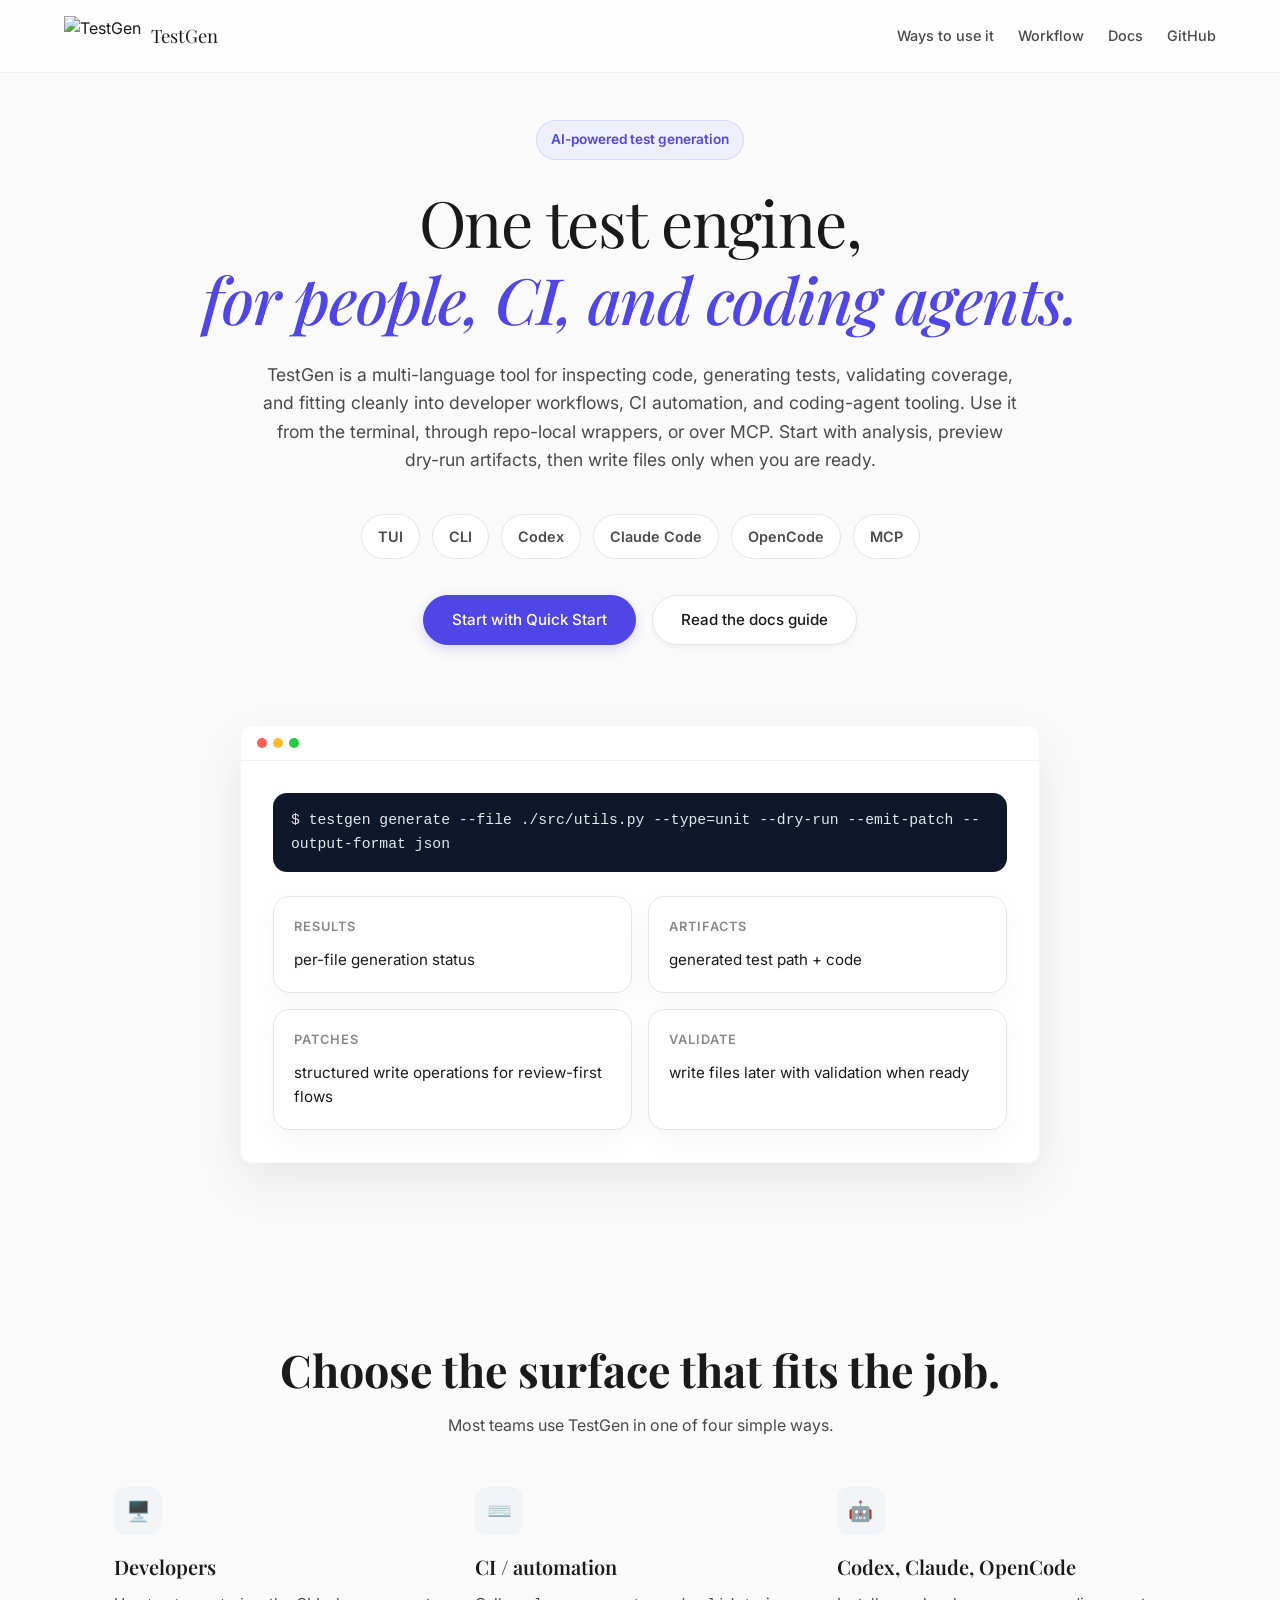
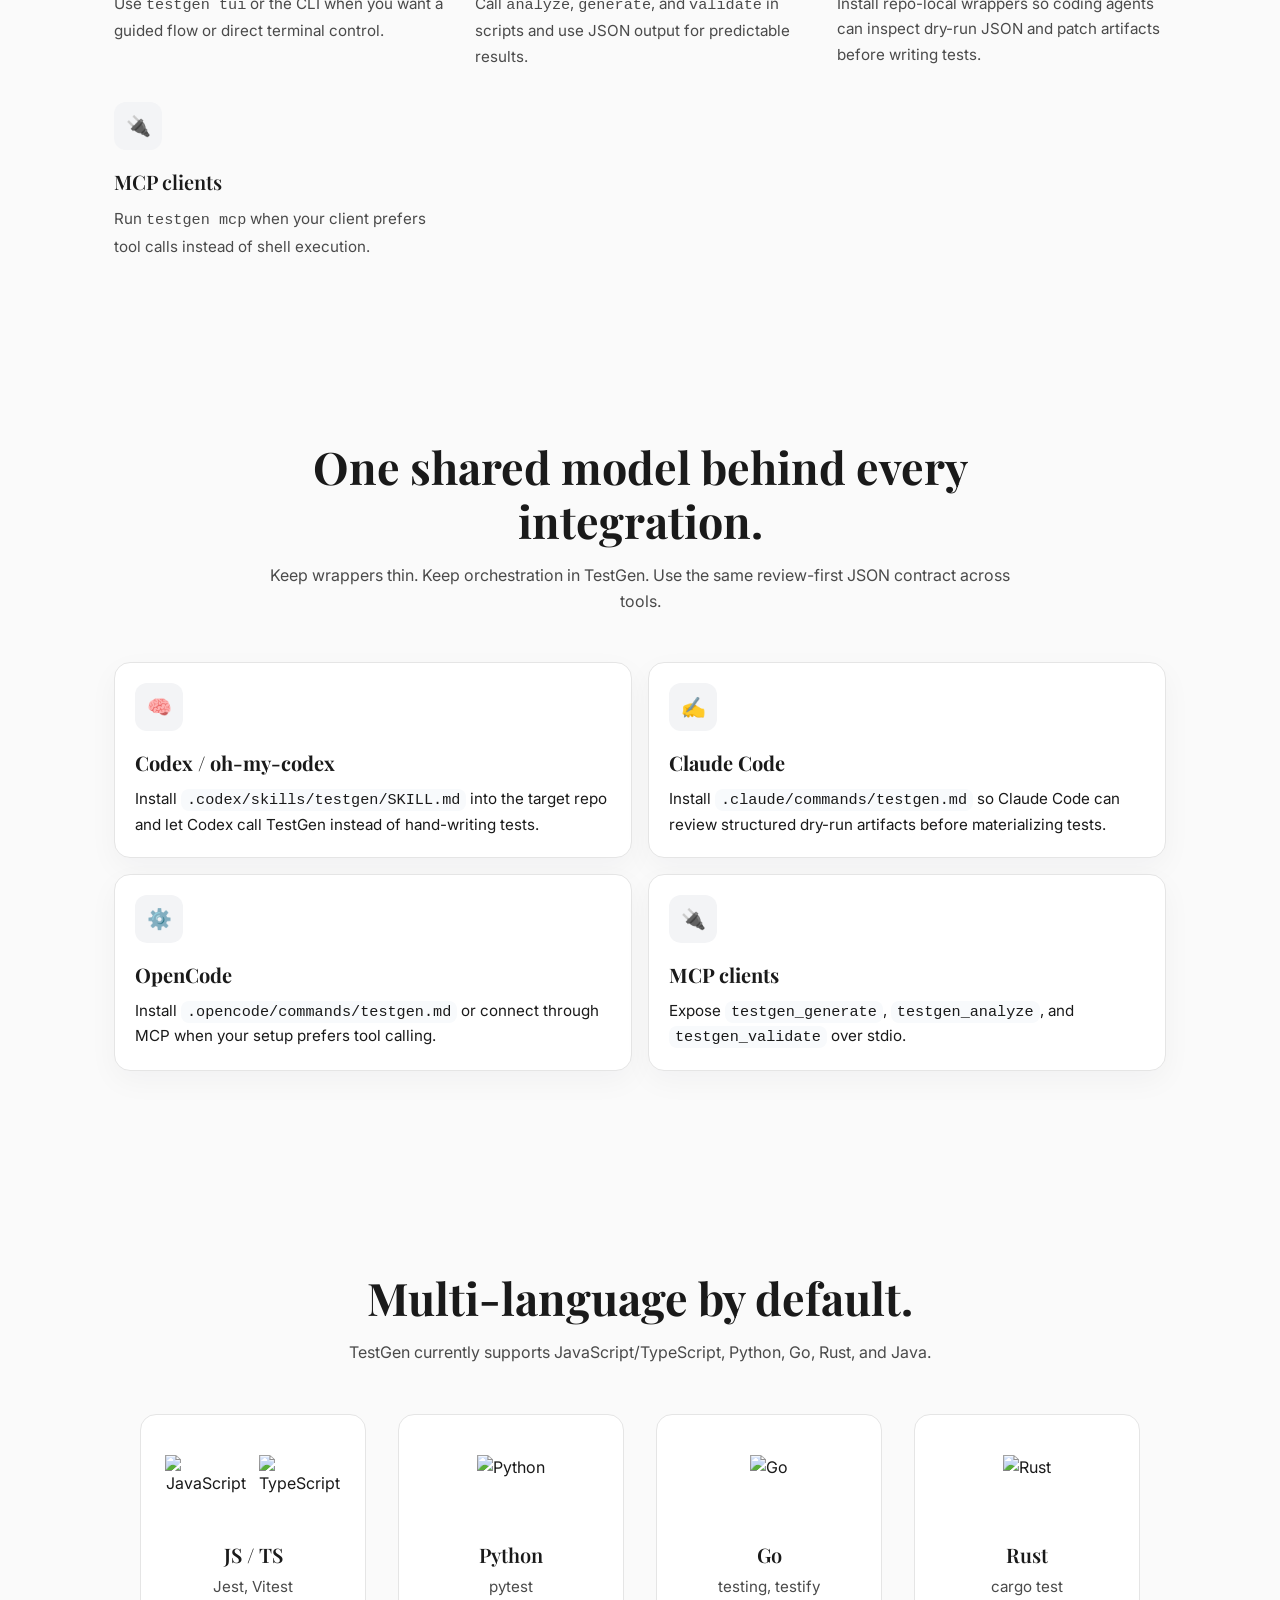
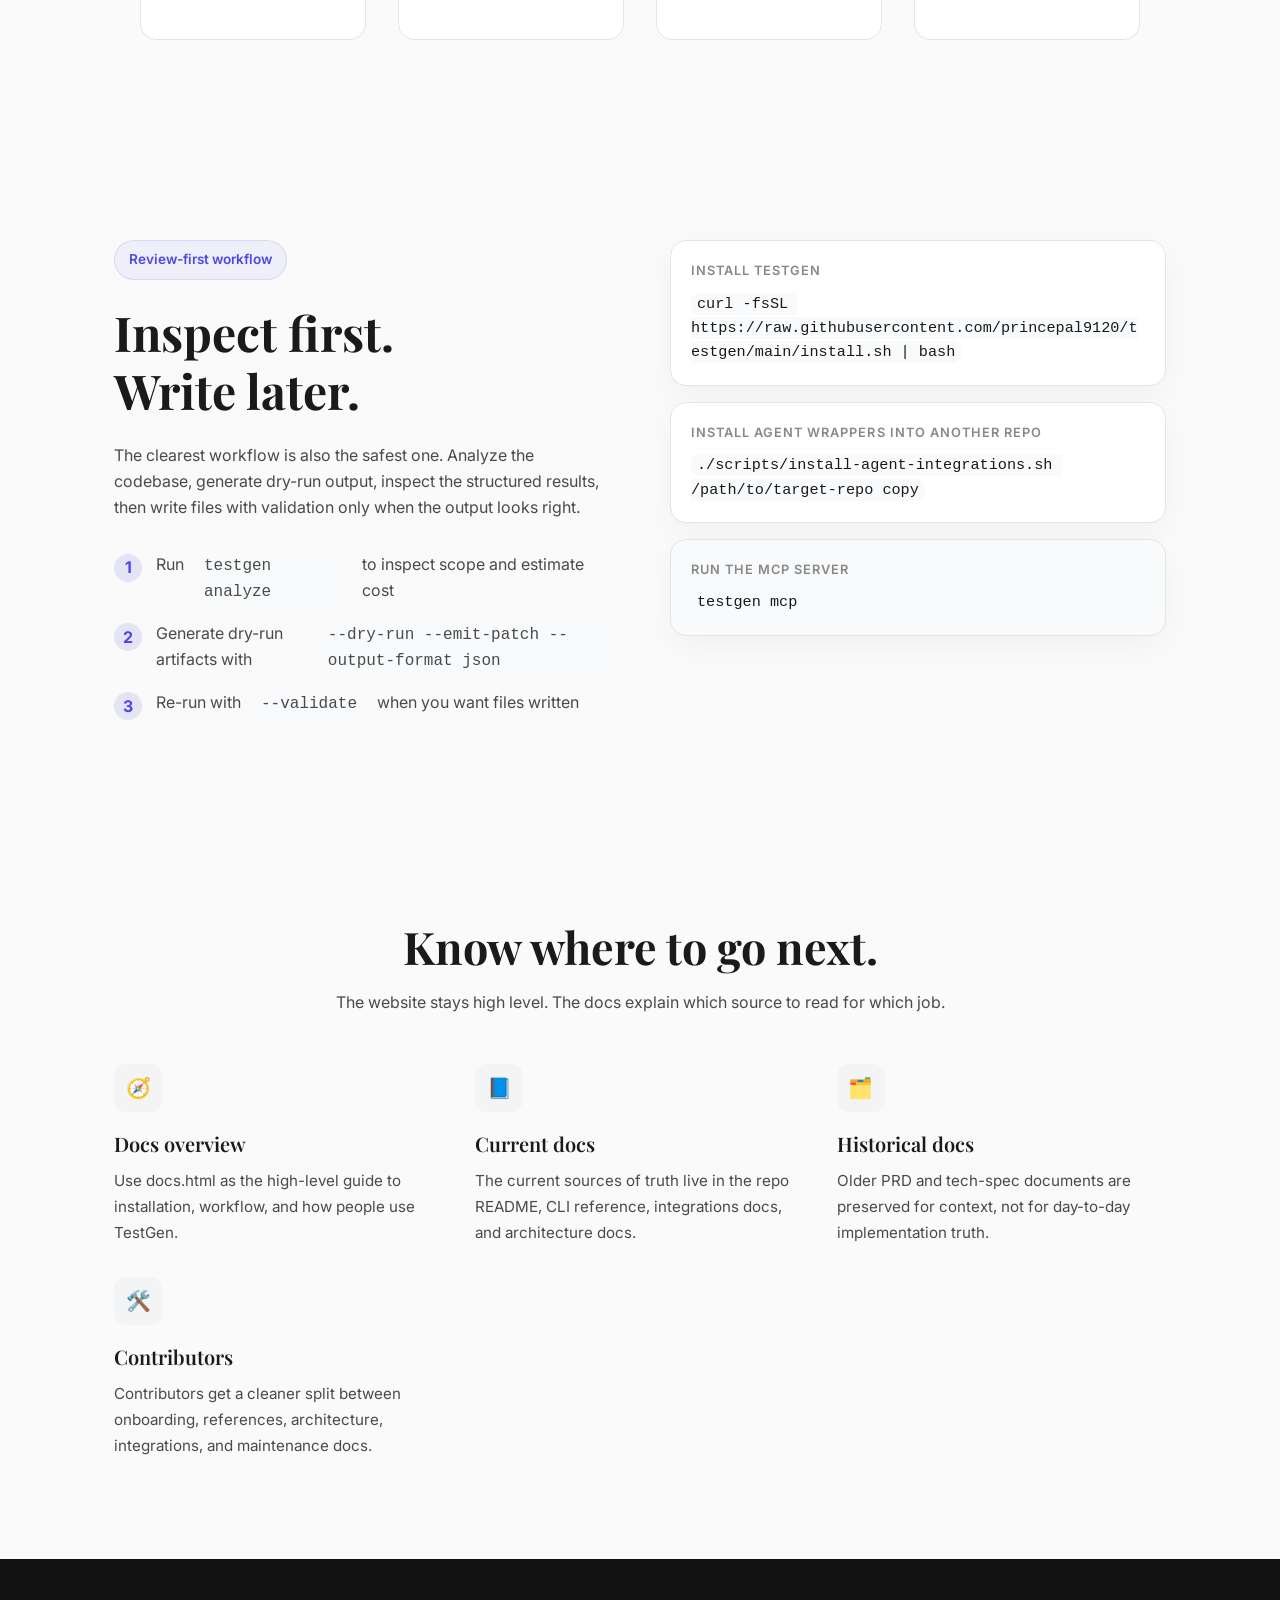
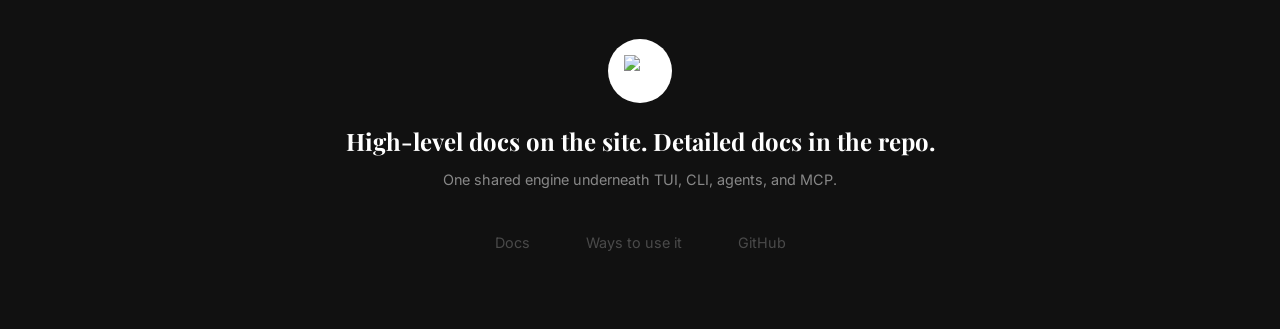
==== website/index.html @ 85d3f42f "Clarify how people can use TestGen from the website Aligned the homepage and docs page so visitors c" ====
<!DOCTYPE html>
<html lang="en">

<head>
    <meta charset="UTF-8">
    <meta name="viewport" content="width=device-width, initial-scale=1.0">
    <title>TestGen - High-level AI test generation for people, CI, and coding agents</title>
    <meta name="description"
        content="TestGen is a multi-language test generation tool for the TUI, CLI, CI, and coding agents. Analyze first, review dry-run output, then write files when ready.">
    <link rel="preconnect" href="https://fonts.googleapis.com">
    <link rel="preconnect" href="https://fonts.gstatic.com" crossorigin>
    <link
        href="https://fonts.googleapis.com/css2?family=Inter:wght@400;500;600&family=Playfair+Display:ital,wght@0,400;0,600;0,700;1,400;1,600&display=swap"
        rel="stylesheet">
    <link rel="stylesheet" href="styles.css">
    <link rel="icon" type="image/png" href="images/logo.png">
</head>

<body>
    <nav class="nav">
        <div class="nav-container">
            <a href="index.html" class="nav-logo">
                <img src="images/logo.png" alt="TestGen">
                <span class="nav-logo-text">TestGen</span>
            </a>
            <div class="nav-links">
                <a href="#ways">Ways to use it</a>
                <a href="#workflow">Workflow</a>
                <a href="docs.html">Docs</a>
                <a href="https://github.com/princepal9120/testgen" target="_blank" rel="noreferrer">GitHub</a>
            </div>
        </div>
    </nav>

    <header class="hero">
        <div class="container">
            <div class="eyebrow">AI-powered test generation</div>
            <h1>
                One test engine,
                <span class="highlight">for people, CI, and coding agents.</span>
            </h1>
            <p class="hero-subtitle wide">
                TestGen is a multi-language tool for inspecting code, generating tests, validating coverage,
                and fitting cleanly into developer workflows, CI automation, and coding-agent tooling. Use it from
                the terminal, through repo-local wrappers, or over MCP. Start with analysis, preview dry-run
                artifacts, then write files only when you are ready.
            </p>
            <div class="agent-badges">
                <span class="agent-badge">TUI</span>
                <span class="agent-badge">CLI</span>
                <span class="agent-badge">Codex</span>
                <span class="agent-badge">Claude Code</span>
                <span class="agent-badge">OpenCode</span>
                <span class="agent-badge">MCP</span>
            </div>
            <div class="hero-cta">
                <a href="docs.html#quick-start" class="btn btn-primary">Start with Quick Start</a>
                <a href="docs.html#docs-guide" class="btn btn-secondary">Read the docs guide</a>
            </div>

            <div class="window-mockup terminal-window">
                <div class="window-header">
                    <div class="dot red"></div>
                    <div class="dot yellow"></div>
                    <div class="dot green"></div>
                </div>
                <div class="window-body">
                    <div class="command-line">$ testgen generate --file ./src/utils.py --type=unit --dry-run --emit-patch --output-format json</div>
                    <div class="result-grid">
                        <div class="result-card">
                            <div class="result-label">results</div>
                            <div class="result-value">per-file generation status</div>
                        </div>
                        <div class="result-card">
                            <div class="result-label">artifacts</div>
                            <div class="result-value">generated test path + code</div>
                        </div>
                        <div class="result-card">
                            <div class="result-label">patches</div>
                            <div class="result-value">structured write operations for review-first flows</div>
                        </div>
                        <div class="result-card">
                            <div class="result-label">validate</div>
                            <div class="result-value">write files later with validation when ready</div>
                        </div>
                    </div>
                </div>
            </div>
        </div>
    </header>

    <section id="ways" class="features">
        <div class="container">
            <div class="section-heading">
                <h2>Choose the surface that fits the job.</h2>
                <p>Most teams use TestGen in one of four simple ways.</p>
            </div>
            <div class="features-grid compact-grid">
                <div class="feature-item">
                    <div class="feature-icon">🖥️</div>
                    <h3>Developers</h3>
                    <p>Use <code>testgen tui</code> or the CLI when you want a guided flow or direct terminal control.</p>
                </div>
                <div class="feature-item">
                    <div class="feature-icon">⌨️</div>
                    <h3>CI / automation</h3>
                    <p>Call <code>analyze</code>, <code>generate</code>, and <code>validate</code> in scripts and use JSON output for predictable results.</p>
                </div>
                <div class="feature-item">
                    <div class="feature-icon">🤖</div>
                    <h3>Codex, Claude, OpenCode</h3>
                    <p>Install repo-local wrappers so coding agents can inspect dry-run JSON and patch artifacts before writing tests.</p>
                </div>
                <div class="feature-item">
                    <div class="feature-icon">🔌</div>
                    <h3>MCP clients</h3>
                    <p>Run <code>testgen mcp</code> when your client prefers tool calls instead of shell execution.</p>
                </div>
            </div>
        </div>
    </section>

    <section class="features integrations-section">
        <div class="container">
            <div class="section-heading">
                <h2>One shared model behind every integration.</h2>
                <p>
                    Keep wrappers thin. Keep orchestration in TestGen. Use the same review-first JSON contract across tools.
                </p>
            </div>
            <div class="integrations-grid">
                <div class="integration-card">
                    <div class="feature-icon">🧠</div>
                    <h3>Codex / oh-my-codex</h3>
                    <p>Install <code>.codex/skills/testgen/SKILL.md</code> into the target repo and let Codex call TestGen instead of hand-writing tests.</p>
                </div>
                <div class="integration-card">
                    <div class="feature-icon">✍️</div>
                    <h3>Claude Code</h3>
                    <p>Install <code>.claude/commands/testgen.md</code> so Claude Code can review structured dry-run artifacts before materializing tests.</p>
                </div>
                <div class="integration-card">
                    <div class="feature-icon">⚙️</div>
                    <h3>OpenCode</h3>
                    <p>Install <code>.opencode/commands/testgen.md</code> or connect through MCP when your setup prefers tool calling.</p>
                </div>
                <div class="integration-card">
                    <div class="feature-icon">🔌</div>
                    <h3>MCP clients</h3>
                    <p>Expose <code>testgen_generate</code>, <code>testgen_analyze</code>, and <code>testgen_validate</code> over stdio.</p>
                </div>
            </div>
        </div>
    </section>

    <section class="languages">
        <div class="container">
            <div class="section-heading">
                <h2>Multi-language by default.</h2>
                <p>TestGen currently supports JavaScript/TypeScript, Python, Go, Rust, and Java.</p>
            </div>
            <div class="lang-grid">
                <div class="lang-card">
                    <div class="lang-icon">
                        <img src="images/js.png" alt="JavaScript">
                        <img src="images/ts.svg" alt="TypeScript" style="margin-left: 12px;">
                    </div>
                    <h4>JS / TS</h4>
                    <p>Jest, Vitest</p>
                </div>
                <div class="lang-card">
                    <div class="lang-icon"><img src="images/python.svg" alt="Python"></div>
                    <h4>Python</h4>
                    <p>pytest</p>
                </div>
                <div class="lang-card">
                    <div class="lang-icon"><img src="images/go.svg" alt="Go"></div>
                    <h4>Go</h4>
                    <p>testing, testify</p>
                </div>
                <div class="lang-card">
                    <div class="lang-icon"><img src="images/rust.svg" alt="Rust"></div>
                    <h4>Rust</h4>
                    <p>cargo test</p>
                </div>
            </div>
        </div>
    </section>

    <section id="workflow" class="container">
        <div class="split-section workflow-section">
            <div class="split-content">
                <div class="eyebrow">Review-first workflow</div>
                <h2>Inspect first. <br>Write later.</h2>
                <p>
                    The clearest workflow is also the safest one. Analyze the codebase, generate dry-run output,
                    inspect the structured results, then write files with validation only when the output looks right.
                </p>
                <div class="workflow-steps">
                    <div class="workflow-step"><span>1</span> Run <code>testgen analyze</code> to inspect scope and estimate cost</div>
                    <div class="workflow-step"><span>2</span> Generate dry-run artifacts with <code>--dry-run --emit-patch --output-format json</code></div>
                    <div class="workflow-step"><span>3</span> Re-run with <code>--validate</code> when you want files written</div>
                </div>
            </div>
            <div class="split-visual install-panel">
                <div class="panel-card">
                    <div class="panel-title">Install TestGen</div>
                    <pre><code>curl -fsSL https://raw.githubusercontent.com/princepal9120/testgen/main/install.sh | bash</code></pre>
                </div>
                <div class="panel-card">
                    <div class="panel-title">Install agent wrappers into another repo</div>
                    <pre><code>./scripts/install-agent-integrations.sh /path/to/target-repo copy</code></pre>
                </div>
                <div class="panel-card subtle">
                    <div class="panel-title">Run the MCP server</div>
                    <pre><code>testgen mcp</code></pre>
                </div>
            </div>
        </div>
    </section>

    <section class="features proof-section">
        <div class="container">
            <div class="section-heading">
                <h2>Know where to go next.</h2>
                <p>The website stays high level. The docs explain which source to read for which job.</p>
            </div>
            <div class="features-grid compact-grid">
                <div class="feature-item">
                    <div class="feature-icon">🧭</div>
                    <h3>Docs overview</h3>
                    <p>Use <a href="docs.html#docs-guide">docs.html</a> as the high-level guide to installation, workflow, and how people use TestGen.</p>
                </div>
                <div class="feature-item">
                    <div class="feature-icon">📘</div>
                    <h3>Current docs</h3>
                    <p>The current sources of truth live in the repo README, CLI reference, integrations docs, and architecture docs.</p>
                </div>
                <div class="feature-item">
                    <div class="feature-icon">🗂️</div>
                    <h3>Historical docs</h3>
                    <p>Older PRD and tech-spec documents are preserved for context, not for day-to-day implementation truth.</p>
                </div>
                <div class="feature-item">
                    <div class="feature-icon">🛠️</div>
                    <h3>Contributors</h3>
                    <p>Contributors get a cleaner split between onboarding, references, architecture, integrations, and maintenance docs.</p>
                </div>
            </div>
        </div>
    </section>

    <footer class="footer">
        <div class="container">
            <div class="footer-logo">
                <img src="images/logo.png" alt="TestGen Logo">
            </div>
            <h4>High-level docs on the site. Detailed docs in the repo.</h4>
            <p>One shared engine underneath TUI, CLI, agents, and MCP.</p>

            <div class="footer-links">
                <a href="docs.html">Docs</a>
                <a href="#ways">Ways to use it</a>
                <a href="https://github.com/princepal9120/testgen" target="_blank" rel="noreferrer">GitHub</a>
            </div>
        </div>
    </footer>
    <script src="script.js"></script>
</body>

</html>
---- website/styles.css ----
/* ===== CSS Variables ===== */
:root {
    /* Elegant Light Theme */
    --bg-primary: #FAFAFA;
    /* Slightly off-white */
    --bg-secondary: #FFFFFF;
    --bg-card: #FFFFFF;

    --text-primary: #1A1A1A;
    --text-secondary: #4A4A4A;
    --text-muted: #888888;

    /* Brand Colors */
    --accent-primary: #4F46E5;
    /* Indigo-600 */
    --accent-secondary: #4338CA;
    /* Indigo-700 */
    --accent-text: #4F46E5;

    --border: #E5E5E5;

    /* Typography */
    --font-heading: 'Playfair Display', serif;
    --font-sans: 'Inter', sans-serif;
    --font-mono: 'JetBrains Mono', monospace;
}

/* ===== Reset ===== */
*,
*::before,
*::after {
    box-sizing: border-box;
    margin: 0;
    padding: 0;
}

html {
    scroll-behavior: smooth;
    font-size: 16px;
}

body {
    font-family: var(--font-sans);
    background: var(--bg-primary);
    color: var(--text-primary);
    line-height: 1.6;
    -webkit-font-smoothing: antialiased;
}

a {
    color: inherit;
    text-decoration: none;
}

img {
    max-width: 100%;
}

/* ===== Typography ===== */
h1,
h2,
h3,
h4,
h5,
h6 {
    font-family: var(--font-heading);
    color: var(--text-primary);
    line-height: 1.2;
}

/* ===== Utility Classes ===== */
.container {
    max-width: 1100px;
    margin: 0 auto;
    padding: 0 24px;
}

.text-center {
    text-align: center;
}

.text-accent {
    color: var(--accent-text);
}

.italic {
    font-style: italic;
}

/* ===== Buttons ===== */
.btn {
    display: inline-flex;
    align-items: center;
    justify-content: center;
    padding: 12px 28px;
    border-radius: 50px;
    /* Pill shape */
    font-weight: 500;
    font-size: 0.95rem;
    transition: all 0.2s ease;
    cursor: pointer;
    font-family: var(--font-sans);
}

.btn-primary {
    background: var(--accent-primary);
    color: white;
    border: 1px solid var(--accent-primary);
    box-shadow: 0 4px 12px rgba(79, 70, 229, 0.2);
}

.btn-primary:hover {
    background: var(--accent-secondary);
    transform: translateY(-1px);
}

.btn-secondary {
    background: white;
    color: var(--text-primary);
    border: 1px solid var(--border);
    box-shadow: 0 2px 5px rgba(0, 0, 0, 0.05);
}

.btn-secondary:hover {
    border-color: var(--text-primary);
    transform: translateY(-1px);
}

/* ===== Navigation ===== */
.nav {
    position: fixed;
    top: 0;
    left: 0;
    right: 0;
    z-index: 100;
    padding: 16px 0;
    /* Slightly reduced padding for a tighter header */
    background: rgba(255, 255, 255, 0.8);
    backdrop-filter: blur(12px);
    -webkit-backdrop-filter: blur(12px);
    border-bottom: 1px solid rgba(0, 0, 0, 0.05);
    transition: all 0.3s ease;
}

.nav-container {
    display: flex;
    justify-content: space-between;
    align-items: center;
    max-width: 1200px;
    margin: 0 auto;
    padding: 0 24px;
}

.nav-links {
    display: flex;
    gap: 24px;
}

.nav-links a {
    font-size: 0.9rem;
    color: var(--text-secondary);
    font-weight: 500;
}

.nav-links a:hover {
    color: var(--accent-primary);
}

.nav-logo {
    display: flex;
    align-items: center;
}

.nav-logo img {
    height: 40px;
    width: auto;
}

/* ===== Hero Section ===== */
.hero {
    padding: 120px 0 80px;
    text-align: center;
    background: var(--bg-primary);
}

.hero h1 {
    font-size: 4rem;
    font-weight: 400;
    /* Lighter serif weight */
    margin-bottom: 24px;
    letter-spacing: -0.02em;
}

.hero h1 span {
    display: block;
}

.hero h1 .highlight {
    color: var(--accent-primary);
    font-style: italic;
    font-weight: 500;
}

.hero-subtitle {
    font-size: 1.1rem;
    color: var(--text-secondary);
    max-width: 500px;
    margin: 0 auto 40px;
}

.hero-cta {
    display: flex;
    justify-content: center;
    gap: 16px;
    margin-bottom: 80px;
}

/* Window Mockup */
.window-mockup {
    background: white;
    border-radius: 12px;
    box-shadow: 0 20px 50px rgba(0, 0, 0, 0.08);
    /* Soft shadow */
    max-width: 800px;
    margin: 0 auto;
    overflow: hidden;
    text-align: left;
    border: 1px solid rgba(0, 0, 0, 0.03);
}

.window-header {
    padding: 12px 16px;
    background: #FFFFFF;
    border-bottom: 1px solid #F0F0F0;
    display: flex;
    gap: 6px;
}

.dot {
    width: 10px;
    height: 10px;
    border-radius: 50%;
}

.dot.red {
    background: #FF5F57;
}

.dot.yellow {
    background: #FFBD2E;
}

.dot.green {
    background: #28C840;
}

.window-body {
    padding: 40px;
}

/* Git Graph Visualization Mock */
.git-viz {
    font-family: var(--font-sans);
    font-size: 0.9rem;
}

.git-item {
    padding-left: 20px;
    border-left: 2px solid #E5E5E5;
    margin-bottom: 20px;
    position: relative;
}

.git-item::before {
    content: '';
    position: absolute;
    left: -6px;
    top: 0;
    width: 10px;
    height: 10px;
    border-radius: 50%;
    background: white;
    border: 2px solid var(--accent-primary);
}

.git-title {
    font-weight: 600;
    color: var(--text-primary);
    margin-bottom: 4px;
}

.git-desc {
    color: var(--text-muted);
}

/* ===== Features Grid ===== */
.features {
    padding: 100px 0;
    background: var(--bg-primary);
}

.features-grid {
    display: grid;
    grid-template-columns: repeat(auto-fit, minmax(300px, 1fr));
    gap: 60px;
}

.feature-item {
    text-align: left;
}

.feature-icon {
    width: 48px;
    height: 48px;
    background: #F3F4F6;
    border-radius: 12px;
    display: flex;
    align-items: center;
    justify-content: center;
    color: var(--text-primary);
    margin-bottom: 20px;
    font-size: 1.25rem;
}

.feature-item h3 {
    font-size: 1.25rem;
    font-weight: 600;
    /* Serif heading */
    margin-bottom: 12px;
    font-family: var(--font-heading);
}

.feature-item p {
    font-size: 0.95rem;
    color: var(--text-secondary);
    line-height: 1.7;
}

/* ===== Stop Grepping Section ===== */
.split-section {
    padding: 100px 0;
    display: flex;
    align-items: center;
    gap: 60px;
}

.split-content {
    flex: 1;
}

.split-content h2 {
    font-size: 3rem;
    margin-bottom: 24px;
}

.split-content h2 span {
    color: var(--accent-primary);
    font-style: italic;
}

.split-content p {
    color: var(--text-secondary);
    margin-bottom: 32px;
}

.split-visual {
    flex: 1;
}

/* Chat Bubble Mock */
.chat-bubble {
    background: white;
    padding: 20px;
    border-radius: 12px 12px 12px 0;
    box-shadow: 0 4px 20px rgba(0, 0, 0, 0.05);
    margin-bottom: 20px;
    border: 1px solid #F0F0F0;
    max-width: 90%;
}

.chat-bubble.right {
    border-radius: 12px 12px 0 12px;
    margin-left: auto;
    background: #F9FAFB;
}

.chat-text {
    font-size: 0.9rem;
    color: var(--text-primary);
}

/* ===== Release Notes Section ===== */
.release-section {
    padding: 100px 0;
    text-align: center;
}

.release-section h2 {
    font-size: 3rem;
    margin-bottom: 16px;
}

.release-section h2 span {
    color: var(--accent-primary);
    font-style: italic;
}

.release-subtitle {
    margin-bottom: 60px;
    color: var(--text-secondary);
}

.dark-card {
    background: #111111;
    color: #E5E5E5;
    border-radius: 16px;
    padding: 40px;
    text-align: left;
    font-family: var(--font-mono);
    max-width: 800px;
    margin: 0 auto;
    box-shadow: 0 20px 40px rgba(0, 0, 0, 0.2);
    position: relative;
    overflow: hidden;
}

.code-line {
    display: block;
    margin-bottom: 8px;
    font-size: 0.9rem;
}

.cl-1 {
    color: #666;
}

.cl-red {
    color: #EF4444;
}

.cl-green {
    color: #10B981;
}

.cl-blue {
    color: #3B82F6;
}

/* ===== Docs Page Layout ===== */
.docs-page {
    background: #FFFFFF;
}

.docs-container {
    display: flex;
    gap: 60px;
    padding-top: 100px;
    /* Account for Nav */
    padding-bottom: 100px;
    min-height: 100vh;
}

/* Sidebar */
.docs-sidebar {
    width: 250px;
    flex-shrink: 0;
    position: sticky;
    top: 100px;
    height: fit-content;
}

.sidebar-group {
    margin-bottom: 32px;
}

.sidebar-group h3 {
    font-size: 0.9rem;
    text-transform: uppercase;
    letter-spacing: 0.05em;
    margin-bottom: 16px;
    color: var(--text-primary);
    font-family: var(--font-sans);
    font-weight: 600;
}

.sidebar-group ul {
    list-style: none;
}

.sidebar-group li {
    margin-bottom: 12px;
}

.sidebar-group a {
    color: var(--text-secondary);
    font-size: 0.95rem;
    transition: color 0.2s;
}

.sidebar-group a:hover,
.sidebar-group a.active {
    color: var(--accent-primary);
    font-weight: 500;
}

/* Content */
.docs-content {
    flex: 1;
    max-width: 800px;
}

.docs-content section {
    margin-bottom: 60px;
    scroll-margin-top: 100px;
}

.docs-content h1 {
    font-size: 3rem;
    margin-bottom: 24px;
}

.docs-content h2 {
    font-size: 2rem;
    margin-bottom: 24px;
    padding-bottom: 12px;
    border-bottom: 1px solid #E5E5E5;
}

.docs-content h3 {
    font-size: 1.5rem;
    margin-top: 32px;
    margin-bottom: 16px;
    font-family: var(--font-sans);
    font-weight: 600;
}

.docs-content p {
    margin-bottom: 16px;
    color: var(--text-secondary);
    line-height: 1.7;
}

.docs-content ul {
    margin: 16px 0;
    padding-left: 24px;
}

.docs-content li {
    margin-bottom: 8px;
    color: var(--text-secondary);
    line-height: 1.7;
}

.docs-content li strong {
    color: var(--text-primary);
}

/* Code Blocks in Docs */
.docs-content .code-block {
    background: #F4F4F5;
    border: 1px solid #E4E4E7;
    border-radius: 8px;
    padding: 20px;
    margin: 24px 0;
    overflow-x: auto;
    position: relative;
}

/* Minimal Code Block (like reference) */
.code-block-minimal {
    background: #F8F9FA;
    border: 1px solid #E5E7EB;
    border-radius: 8px;
    padding: 16px 60px 16px 20px;
    margin: 16px 0;
    position: relative;
    display: flex;
    align-items: center;
}

.code-block-minimal pre {
    margin: 0;
    font-family: var(--font-mono);
    font-size: 0.9rem;
    color: #374151;
    white-space: nowrap;
    overflow-x: auto;
    flex: 1;
}

.code-block-minimal code {
    background: none;
    padding: 0;
}

/* Copy Icon Button */
.copy-icon {
    position: absolute;
    right: 16px;
    top: 50%;
    transform: translateY(-50%);
    background: transparent;
    border: none;
    padding: 8px;
    cursor: pointer;
    color: #9CA3AF;
    transition: all 0.2s ease;
    border-radius: 6px;
}

.copy-icon:hover {
    color: var(--accent-primary);
    background: rgba(79, 70, 229, 0.1);
}

.copy-icon.copied {
    color: #10B981;
}

.copy-icon.copied svg {
    stroke: #10B981;
}

.docs-content pre {
    font-family: var(--font-mono);
    font-size: 0.9rem;
    color: #333;
}

/* Docs Tabs */
.docs-tabs {
    display: flex;
    gap: 8px;
    margin-bottom: 20px;
    border-bottom: 1px solid #E5E5E5;
}

.docs-tab {
    padding: 10px 20px;
    border: none;
    background: none;
    font-size: 0.95rem;
    font-weight: 500;
    color: var(--text-secondary);
    cursor: pointer;
    border-bottom: 2px solid transparent;
}

.docs-tab:hover {
    color: var(--text-primary);
}

.docs-tab.active {
    color: var(--accent-primary);
    border-bottom-color: var(--accent-primary);
}

.tab-content {
    display: none;
}

.tab-content.active {
    display: block;
    animation: fadeIn 0.2s ease;
}

@media (max-width: 768px) {
    .docs-container {
        flex-direction: column;
    }

    .docs-sidebar {
        width: 100%;
        position: relative;
        top: 0;
    }
}

/* ===== Languages Section ===== */
.languages {
    padding: 100px 0;
    text-align: center;
    background: var(--bg-primary);
}

.languages h2 {
    font-size: 3rem;
    margin-bottom: 60px;
}

.lang-grid {
    display: grid;
    grid-template-columns: repeat(auto-fit, minmax(200px, 1fr));
    gap: 32px;
    max-width: 1000px;
    margin: 0 auto;
}

.lang-card {
    background: #FFFFFF;
    border: 1px solid #E5E5E5;
    border-radius: 16px;
    padding: 40px 24px;
    text-align: center;
    transition: all 0.3s;
}

.lang-card:hover {
    border-color: var(--accent-primary);
    transform: translateY(-4px);
    box-shadow: 0 10px 30px rgba(0, 0, 0, 0.05);
}

.lang-icon {
    height: 64px;
    margin-bottom: 24px;
    display: flex;
    align-items: center;
    justify-content: center;
}

.lang-icon img {
    height: 100%;
    width: auto;
    object-fit: contain;
}

.lang-card h4 {
    font-size: 1.25rem;
    font-weight: 600;
    margin-bottom: 8px;
    font-family: var(--font-heading);
}

.lang-card p {
    color: var(--text-secondary);
    font-size: 0.95rem;
}

/* ===== Footer ===== */
.footer {
    background: #111111;
    color: white;
    padding: 80px 0;
    text-align: center;
}

.footer-logo {
    margin-bottom: 24px;
    display: inline-block;
    padding: 8px;
    /* Reduced padding for image */
    background: white;
    border-radius: 50%;
    width: 64px;
    /* Fixed width */
    height: 64px;
    /* Fixed height */
    display: flex;
    align-items: center;
    justify-content: center;
    margin-left: auto;
    margin-right: auto;
}

.footer-logo img {
    width: 32px;
    height: 32px;
    object-fit: contain;
}

.footer h4 {
    color: white;
    font-family: var(--font-heading);
    font-size: 1.5rem;
    margin-bottom: 12px;
}

.footer p {
    color: #888;
    font-size: 0.9rem;
    margin-bottom: 40px;
}

.footer-links {
    display: flex;
    justify-content: center;
    gap: 32px;
    font-size: 0.9rem;
}

.footer-links a {
    color: #CCCCCC;
}

.nav-logo-text {
    margin-left: 8px;
    color: var(--accent-primary);
    font-family: var(--font-heading);
    font-size: 1.5rem;
    margin-left: 8px;
}

/* Responsive */
@media (max-width: 768px) {
    .split-section {
        flex-direction: column;
    }

    .hero h1 {
        font-size: 2.5rem;
    }
}
.nav-logo-text {
    font-family: var(--font-heading);
    font-size: 1.15rem;
    margin-left: 10px;
    color: var(--text-primary);
}

.eyebrow {
    display: inline-flex;
    align-items: center;
    gap: 8px;
    padding: 8px 14px;
    border: 1px solid rgba(79, 70, 229, 0.14);
    background: rgba(79, 70, 229, 0.06);
    color: var(--accent-primary);
    border-radius: 999px;
    font-size: 0.85rem;
    font-weight: 600;
    margin-bottom: 24px;
}

.hero-subtitle.wide {
    max-width: 760px;
}

.agent-badges {
    display: flex;
    justify-content: center;
    flex-wrap: wrap;
    gap: 12px;
    margin-bottom: 36px;
}

.agent-badge {
    padding: 10px 16px;
    border: 1px solid var(--border);
    border-radius: 999px;
    background: #fff;
    color: var(--text-secondary);
    font-size: 0.9rem;
    font-weight: 600;
}

.terminal-window .window-body {
    padding: 32px;
}

.command-line {
    font-family: var(--font-mono);
    font-size: 0.92rem;
    background: #0f172a;
    color: #e2e8f0;
    padding: 16px 18px;
    border-radius: 14px;
    margin-bottom: 24px;
    overflow-x: auto;
}

.result-grid,
.integrations-grid {
    display: grid;
    grid-template-columns: repeat(2, minmax(0, 1fr));
    gap: 16px;
}

.result-card,
.integration-card,
.panel-card {
    background: #fff;
    border: 1px solid var(--border);
    border-radius: 16px;
    padding: 20px;
    box-shadow: 0 10px 30px rgba(15, 23, 42, 0.04);
}

.result-label,
.panel-title {
    font-size: 0.8rem;
    text-transform: uppercase;
    letter-spacing: 0.08em;
    color: var(--text-muted);
    margin-bottom: 10px;
    font-weight: 600;
}

.result-value,
.integration-card p,
.panel-card pre,
.panel-card code {
    color: var(--text-primary);
    font-size: 0.95rem;
}

.section-heading {
    text-align: center;
    max-width: 760px;
    margin: 0 auto 48px;
}

.section-heading h2 {
    font-size: 2.8rem;
    margin-bottom: 16px;
}

.section-heading p {
    color: var(--text-secondary);
    font-size: 1rem;
}

.integrations-section {
    padding-top: 80px;
}

.integration-card h3 {
    font-size: 1.25rem;
    margin-bottom: 12px;
}

.integration-card code,
.workflow-step code,
.panel-card code {
    font-family: var(--font-mono);
    background: #f8fafc;
    padding: 2px 6px;
    border-radius: 8px;
}

.workflow-section {
    align-items: flex-start;
}

.workflow-steps {
    display: grid;
    gap: 14px;
}

.workflow-step {
    display: flex;
    gap: 14px;
    align-items: flex-start;
    color: var(--text-secondary);
}

.workflow-step span {
    width: 28px;
    height: 28px;
    display: inline-flex;
    align-items: center;
    justify-content: center;
    border-radius: 50%;
    background: rgba(79, 70, 229, 0.12);
    color: var(--accent-primary);
    font-weight: 700;
    flex-shrink: 0;
    margin-top: 2px;
}

.install-panel {
    display: grid;
    gap: 16px;
}

.panel-card pre {
    white-space: pre-wrap;
    word-break: break-word;
    margin: 0;
}

.panel-card.subtle {
    background: #f8fafc;
}

.compact-grid {
    gap: 32px;
}

.footer-links a {
    margin: 0 12px;
    color: var(--text-secondary);
}

.footer-links a:hover {
    color: var(--accent-primary);
}

@media (max-width: 900px) {
    .hero h1,
    .section-heading h2,
    .split-content h2 {
        font-size: 2.5rem;
    }

    .result-grid,
    .integrations-grid {
        grid-template-columns: 1fr;
    }

    .split-section {
        flex-direction: column;
        padding: 72px 0;
    }

    .nav-links {
        gap: 14px;
    }
}

@media (max-width: 640px) {
    .hero {
        padding-top: 110px;
    }

    .hero-cta,
    .agent-badges {
        flex-direction: column;
        align-items: stretch;
    }

    .nav-container {
        flex-direction: column;
        gap: 12px;
    }

    .nav-links {
        flex-wrap: wrap;
        justify-content: center;
    }
}
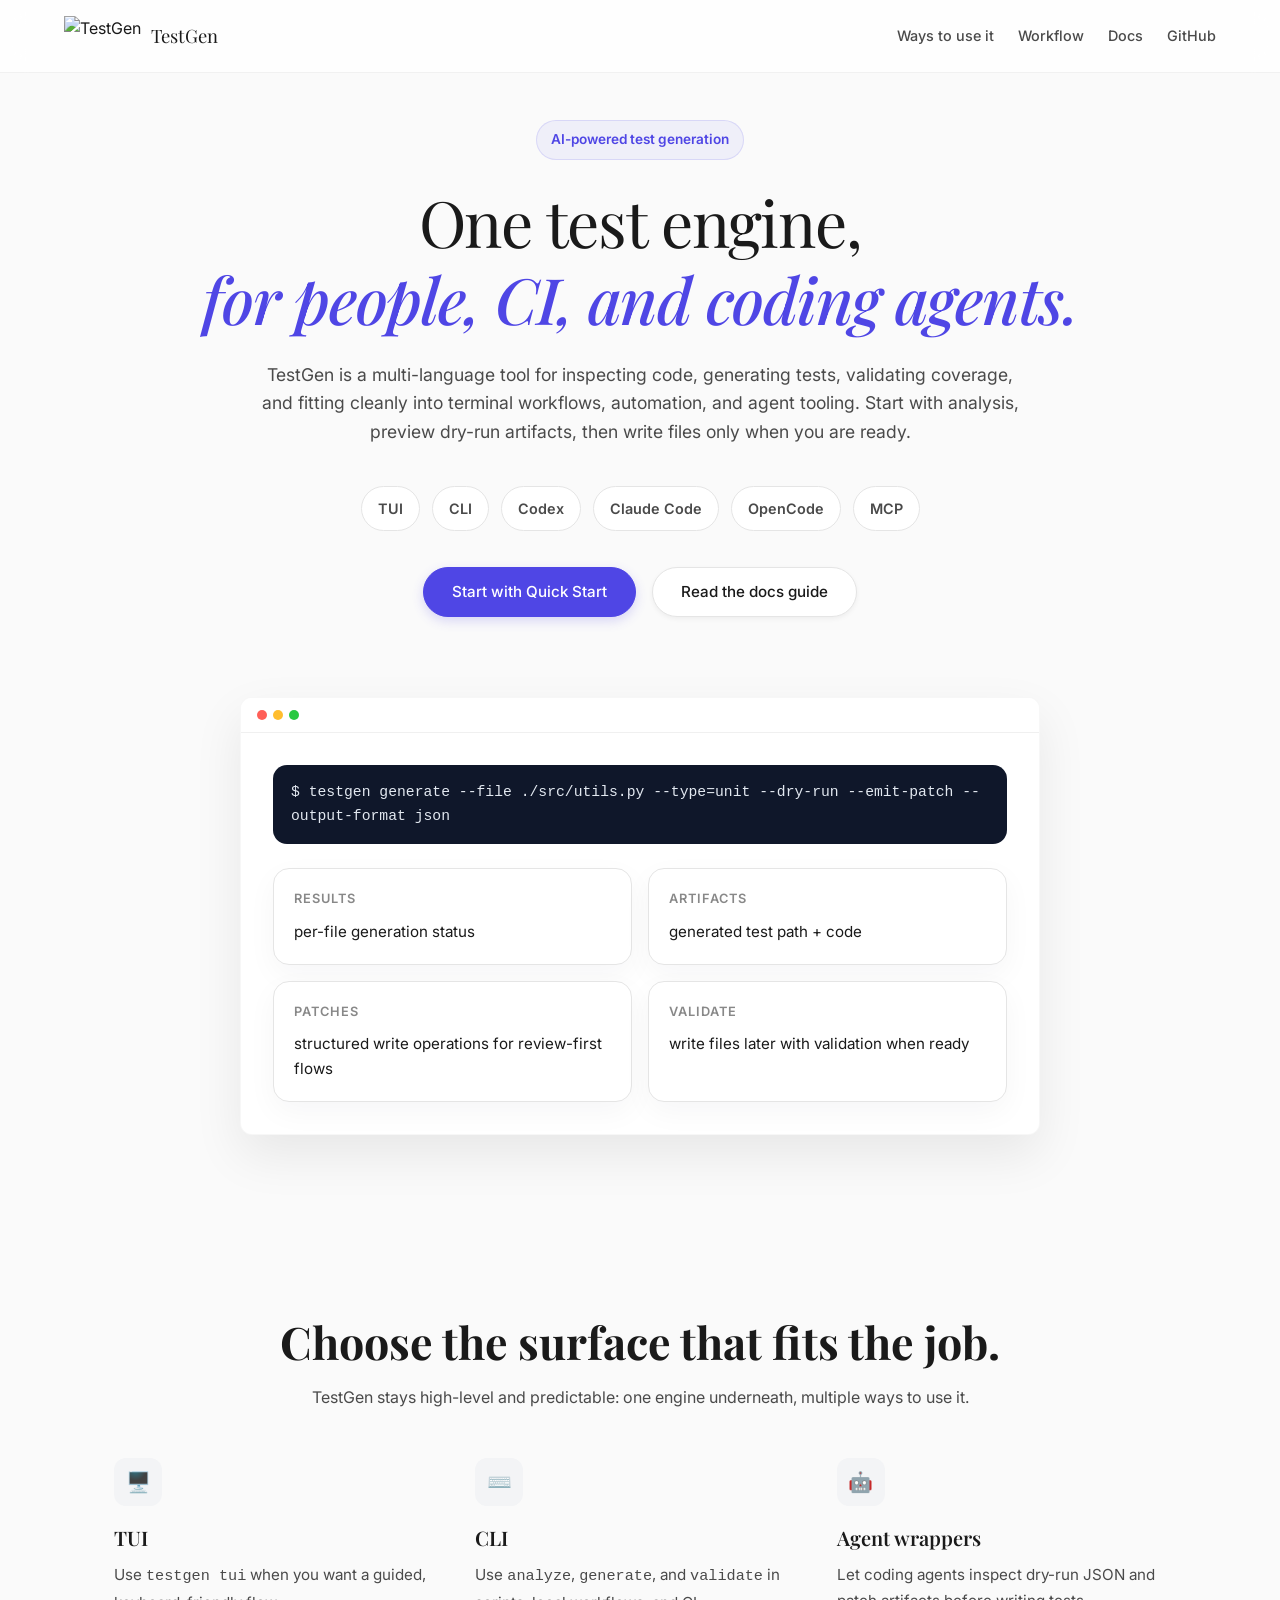
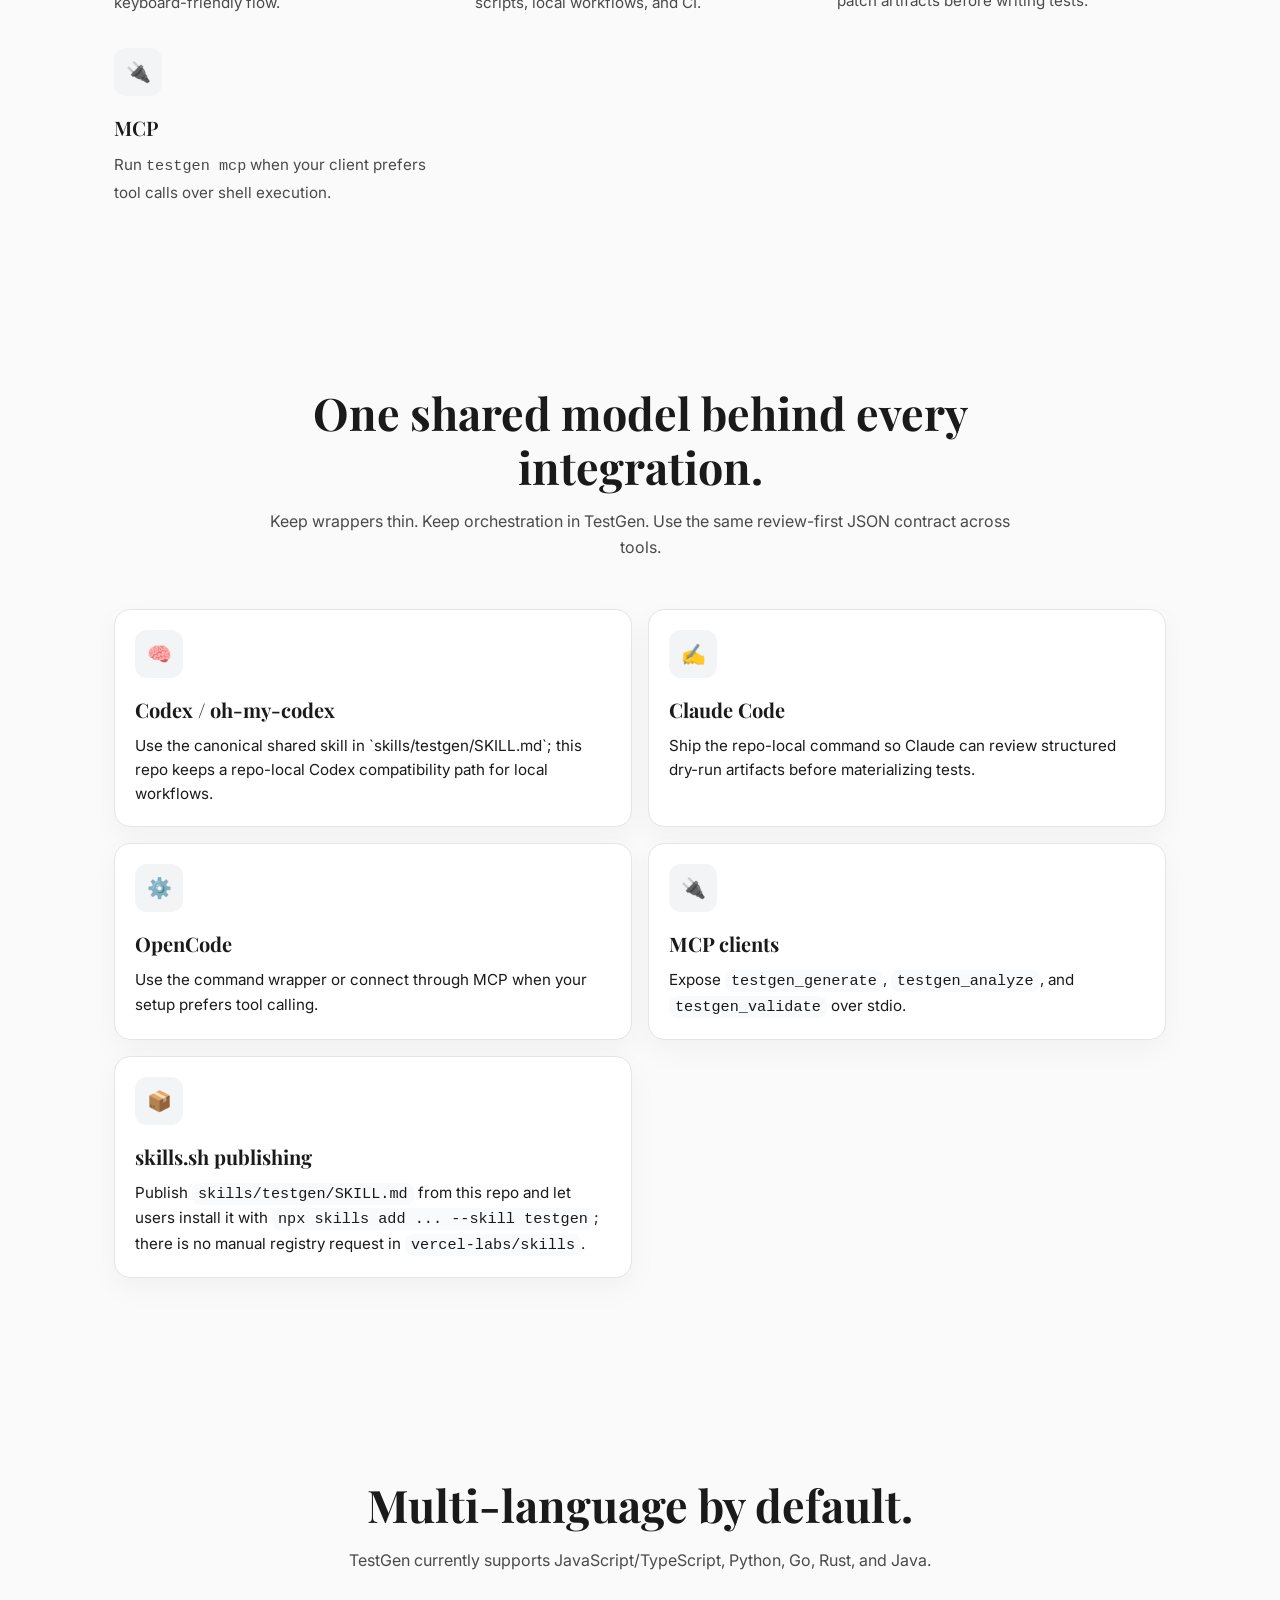
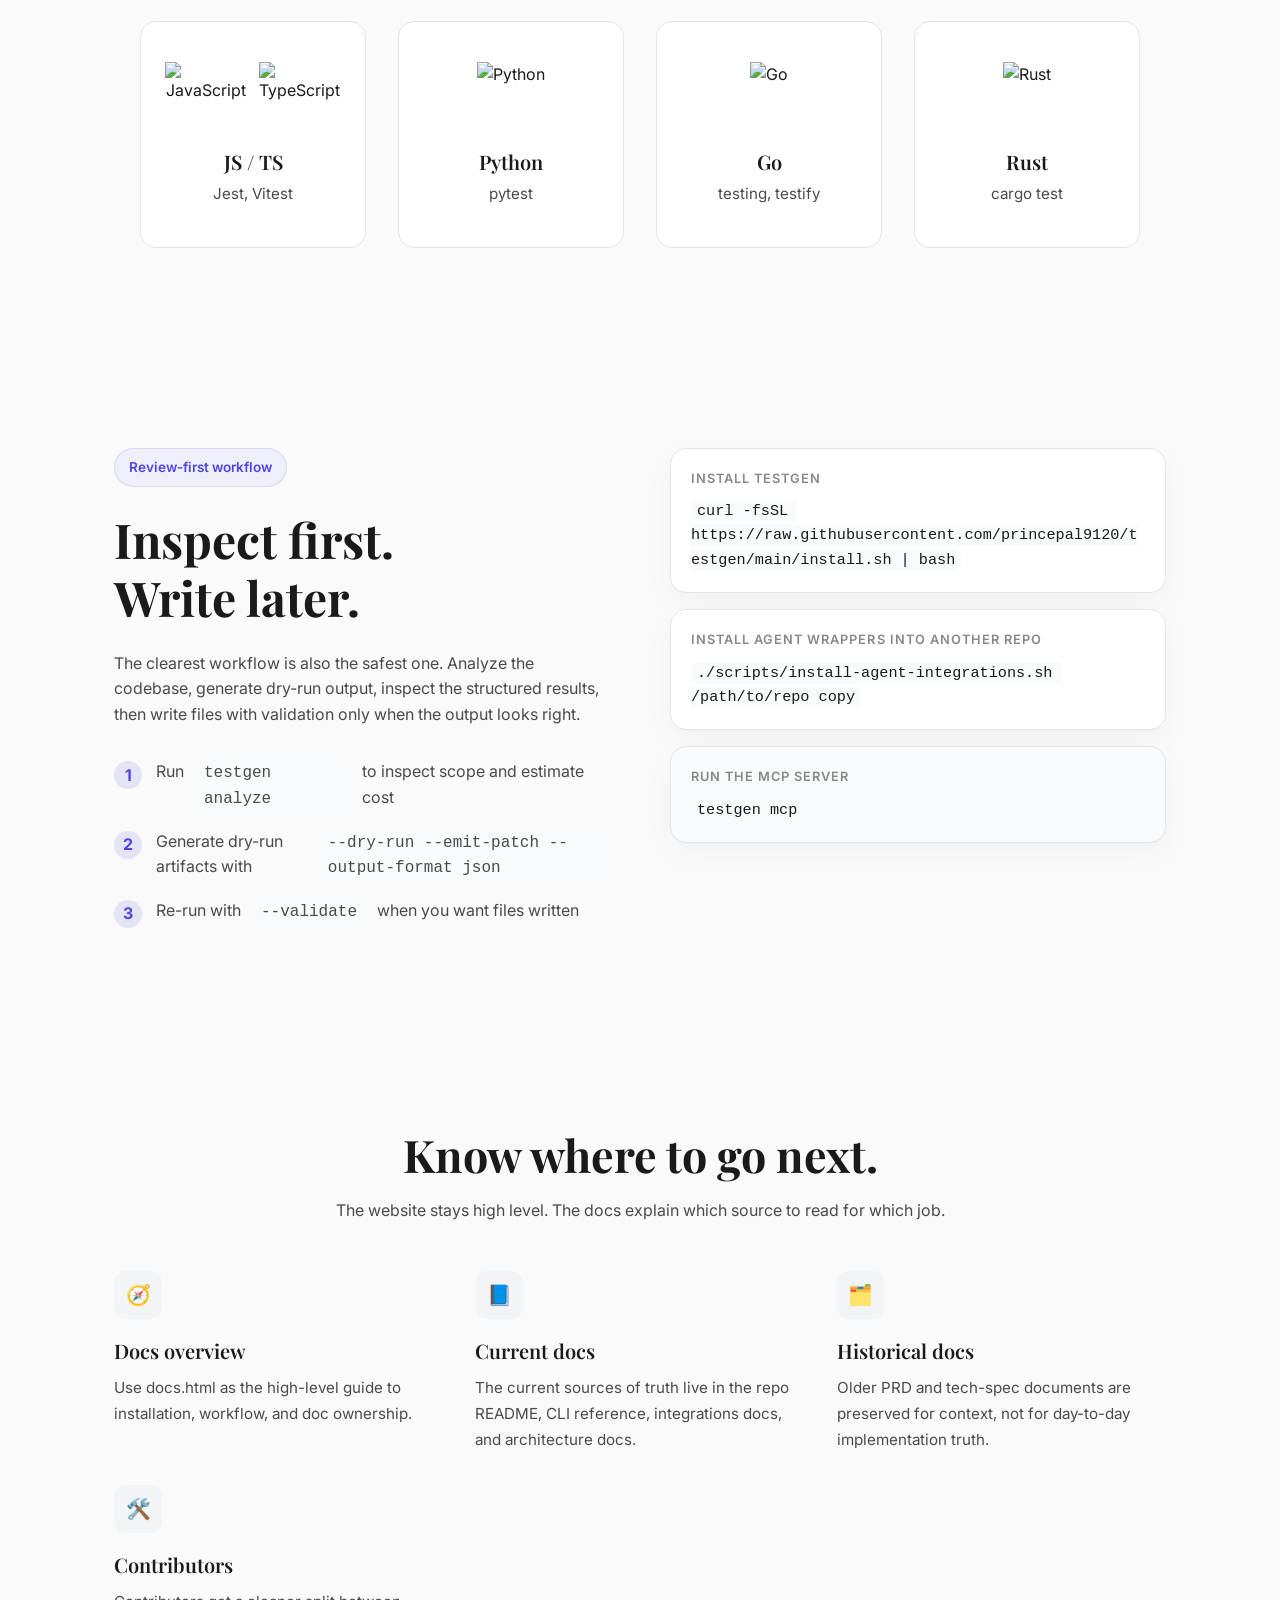
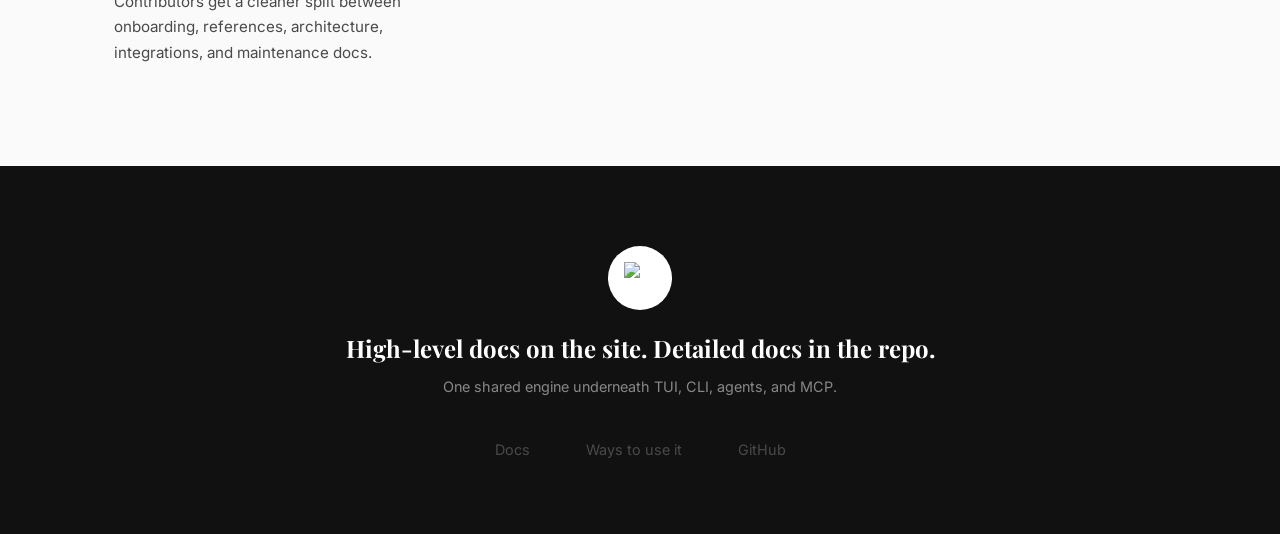
==== commit d9f68b83: "Refactor TestGen skill structure and documentation for improved compatibility and clarity" ====
--- a/website/index.html
+++ b/website/index.html
@@ -41,9 +41,8 @@
             </h1>
             <p class="hero-subtitle wide">
                 TestGen is a multi-language tool for inspecting code, generating tests, validating coverage,
-                and fitting cleanly into developer workflows, CI automation, and coding-agent tooling. Use it from
-                the terminal, through repo-local wrappers, or over MCP. Start with analysis, preview dry-run
-                artifacts, then write files only when you are ready.
+                and fitting cleanly into terminal workflows, automation, and agent tooling. Start with analysis,
+                preview dry-run artifacts, then write files only when you are ready.
             </p>
             <div class="agent-badges">
                 <span class="agent-badge">TUI</span>
@@ -93,28 +92,28 @@
         <div class="container">
             <div class="section-heading">
                 <h2>Choose the surface that fits the job.</h2>
-                <p>Most teams use TestGen in one of four simple ways.</p>
+                <p>TestGen stays high-level and predictable: one engine underneath, multiple ways to use it.</p>
             </div>
             <div class="features-grid compact-grid">
                 <div class="feature-item">
                     <div class="feature-icon">🖥️</div>
-                    <h3>Developers</h3>
-                    <p>Use <code>testgen tui</code> or the CLI when you want a guided flow or direct terminal control.</p>
+                    <h3>TUI</h3>
+                    <p>Use <code>testgen tui</code> when you want a guided, keyboard-friendly flow.</p>
                 </div>
                 <div class="feature-item">
                     <div class="feature-icon">⌨️</div>
-                    <h3>CI / automation</h3>
-                    <p>Call <code>analyze</code>, <code>generate</code>, and <code>validate</code> in scripts and use JSON output for predictable results.</p>
+                    <h3>CLI</h3>
+                    <p>Use <code>analyze</code>, <code>generate</code>, and <code>validate</code> in scripts, local workflows, and CI.</p>
                 </div>
                 <div class="feature-item">
                     <div class="feature-icon">🤖</div>
-                    <h3>Codex, Claude, OpenCode</h3>
-                    <p>Install repo-local wrappers so coding agents can inspect dry-run JSON and patch artifacts before writing tests.</p>
+                    <h3>Agent wrappers</h3>
+                    <p>Let coding agents inspect dry-run JSON and patch artifacts before writing tests.</p>
                 </div>
                 <div class="feature-item">
                     <div class="feature-icon">🔌</div>
-                    <h3>MCP clients</h3>
-                    <p>Run <code>testgen mcp</code> when your client prefers tool calls instead of shell execution.</p>
+                    <h3>MCP</h3>
+                    <p>Run <code>testgen mcp</code> when your client prefers tool calls over shell execution.</p>
                 </div>
             </div>
         </div>
@@ -132,22 +131,27 @@
                 <div class="integration-card">
                     <div class="feature-icon">🧠</div>
                     <h3>Codex / oh-my-codex</h3>
-                    <p>Install <code>.codex/skills/testgen/SKILL.md</code> into the target repo and let Codex call TestGen instead of hand-writing tests.</p>
+                    <p>Use the canonical shared skill in `skills/testgen/SKILL.md`; this repo keeps a repo-local Codex compatibility path for local workflows.</p>
                 </div>
                 <div class="integration-card">
                     <div class="feature-icon">✍️</div>
                     <h3>Claude Code</h3>
-                    <p>Install <code>.claude/commands/testgen.md</code> so Claude Code can review structured dry-run artifacts before materializing tests.</p>
+                    <p>Ship the repo-local command so Claude can review structured dry-run artifacts before materializing tests.</p>
                 </div>
                 <div class="integration-card">
                     <div class="feature-icon">⚙️</div>
                     <h3>OpenCode</h3>
-                    <p>Install <code>.opencode/commands/testgen.md</code> or connect through MCP when your setup prefers tool calling.</p>
+                    <p>Use the command wrapper or connect through MCP when your setup prefers tool calling.</p>
                 </div>
                 <div class="integration-card">
                     <div class="feature-icon">🔌</div>
                     <h3>MCP clients</h3>
                     <p>Expose <code>testgen_generate</code>, <code>testgen_analyze</code>, and <code>testgen_validate</code> over stdio.</p>
+                </div>
+                <div class="integration-card">
+                    <div class="feature-icon">📦</div>
+                    <h3>skills.sh publishing</h3>
+                    <p>Publish <code>skills/testgen/SKILL.md</code> from this repo and let users install it with <code>npx skills add ... --skill testgen</code>; there is no manual registry request in <code>vercel-labs/skills</code>.</p>
                 </div>
             </div>
         </div>
@@ -209,7 +213,7 @@
                 </div>
                 <div class="panel-card">
                     <div class="panel-title">Install agent wrappers into another repo</div>
-                    <pre><code>./scripts/install-agent-integrations.sh /path/to/target-repo copy</code></pre>
+                    <pre><code>./scripts/install-agent-integrations.sh /path/to/repo copy</code></pre>
                 </div>
                 <div class="panel-card subtle">
                     <div class="panel-title">Run the MCP server</div>
@@ -229,7 +233,7 @@
                 <div class="feature-item">
                     <div class="feature-icon">🧭</div>
                     <h3>Docs overview</h3>
-                    <p>Use <a href="docs.html#docs-guide">docs.html</a> as the high-level guide to installation, workflow, and how people use TestGen.</p>
+                    <p>Use <a href="docs.html#docs-guide">docs.html</a> as the high-level guide to installation, workflow, and doc ownership.</p>
                 </div>
                 <div class="feature-item">
                     <div class="feature-icon">📘</div>
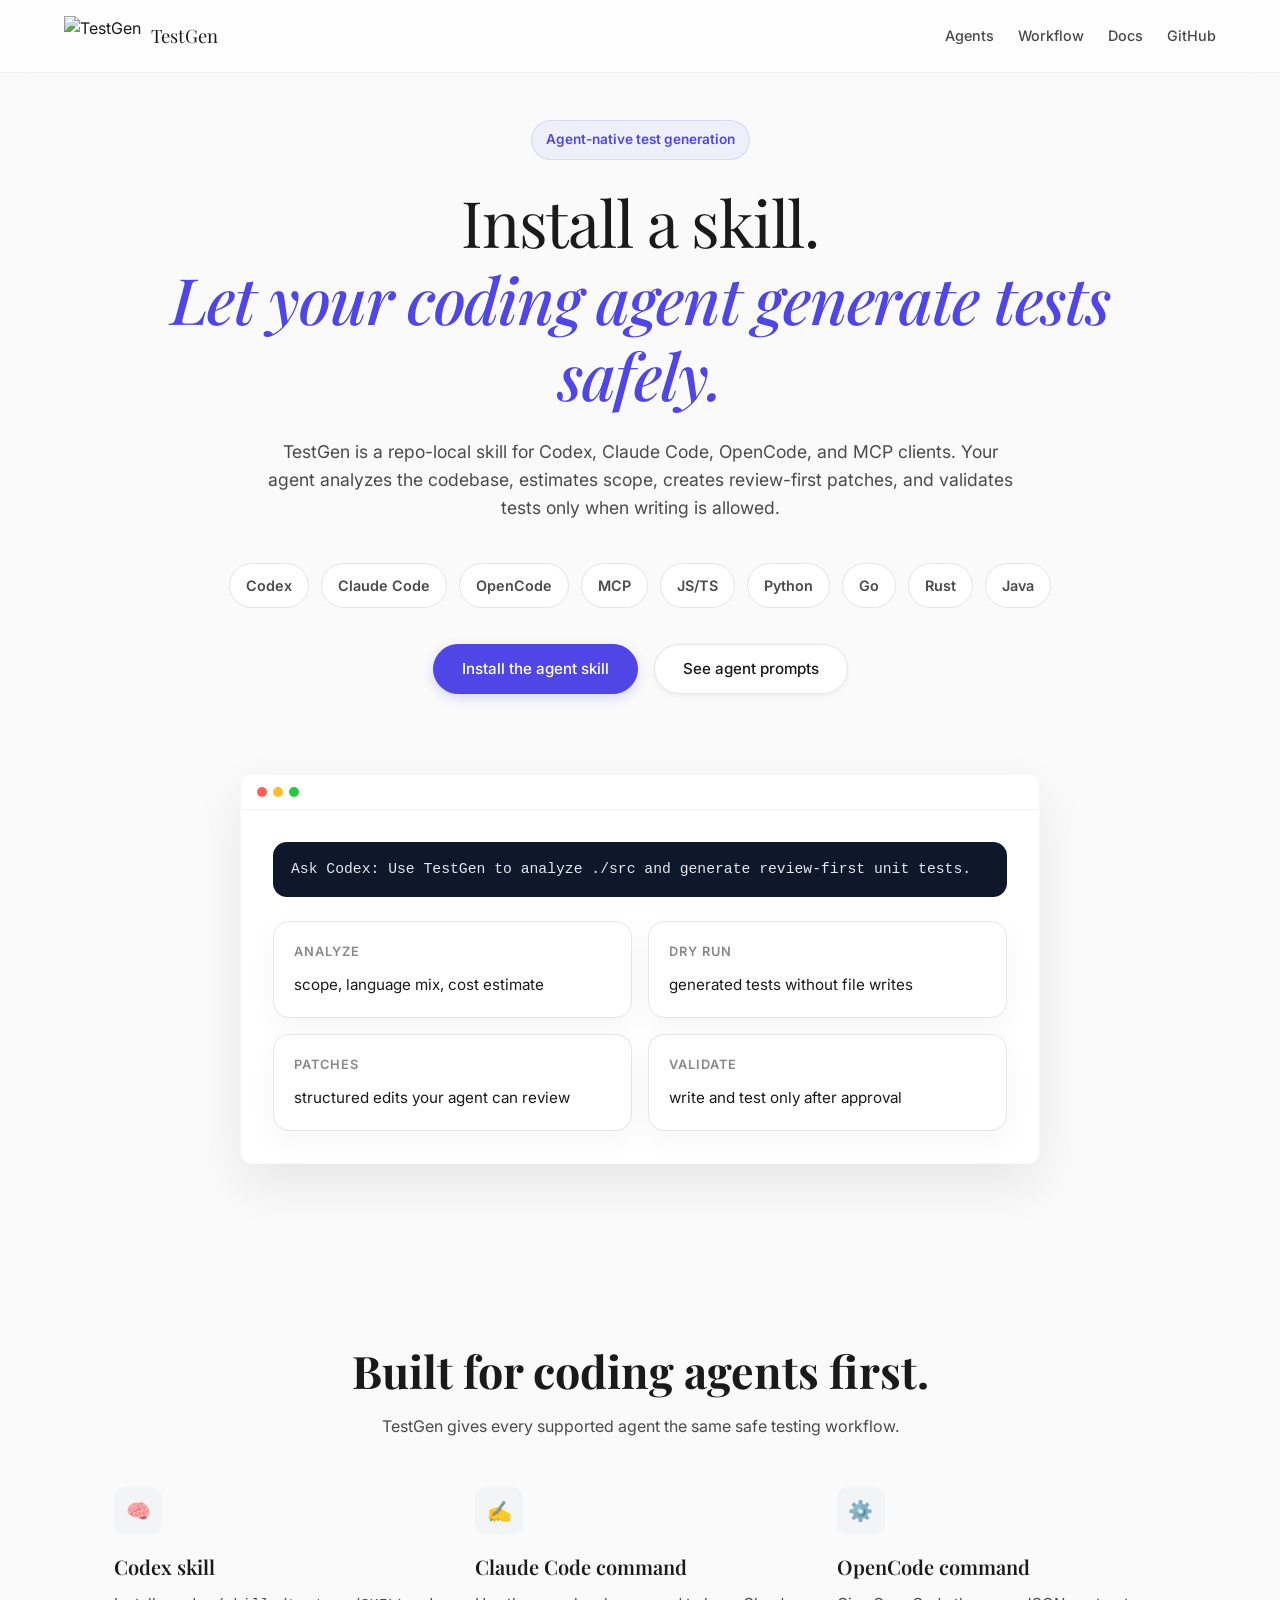
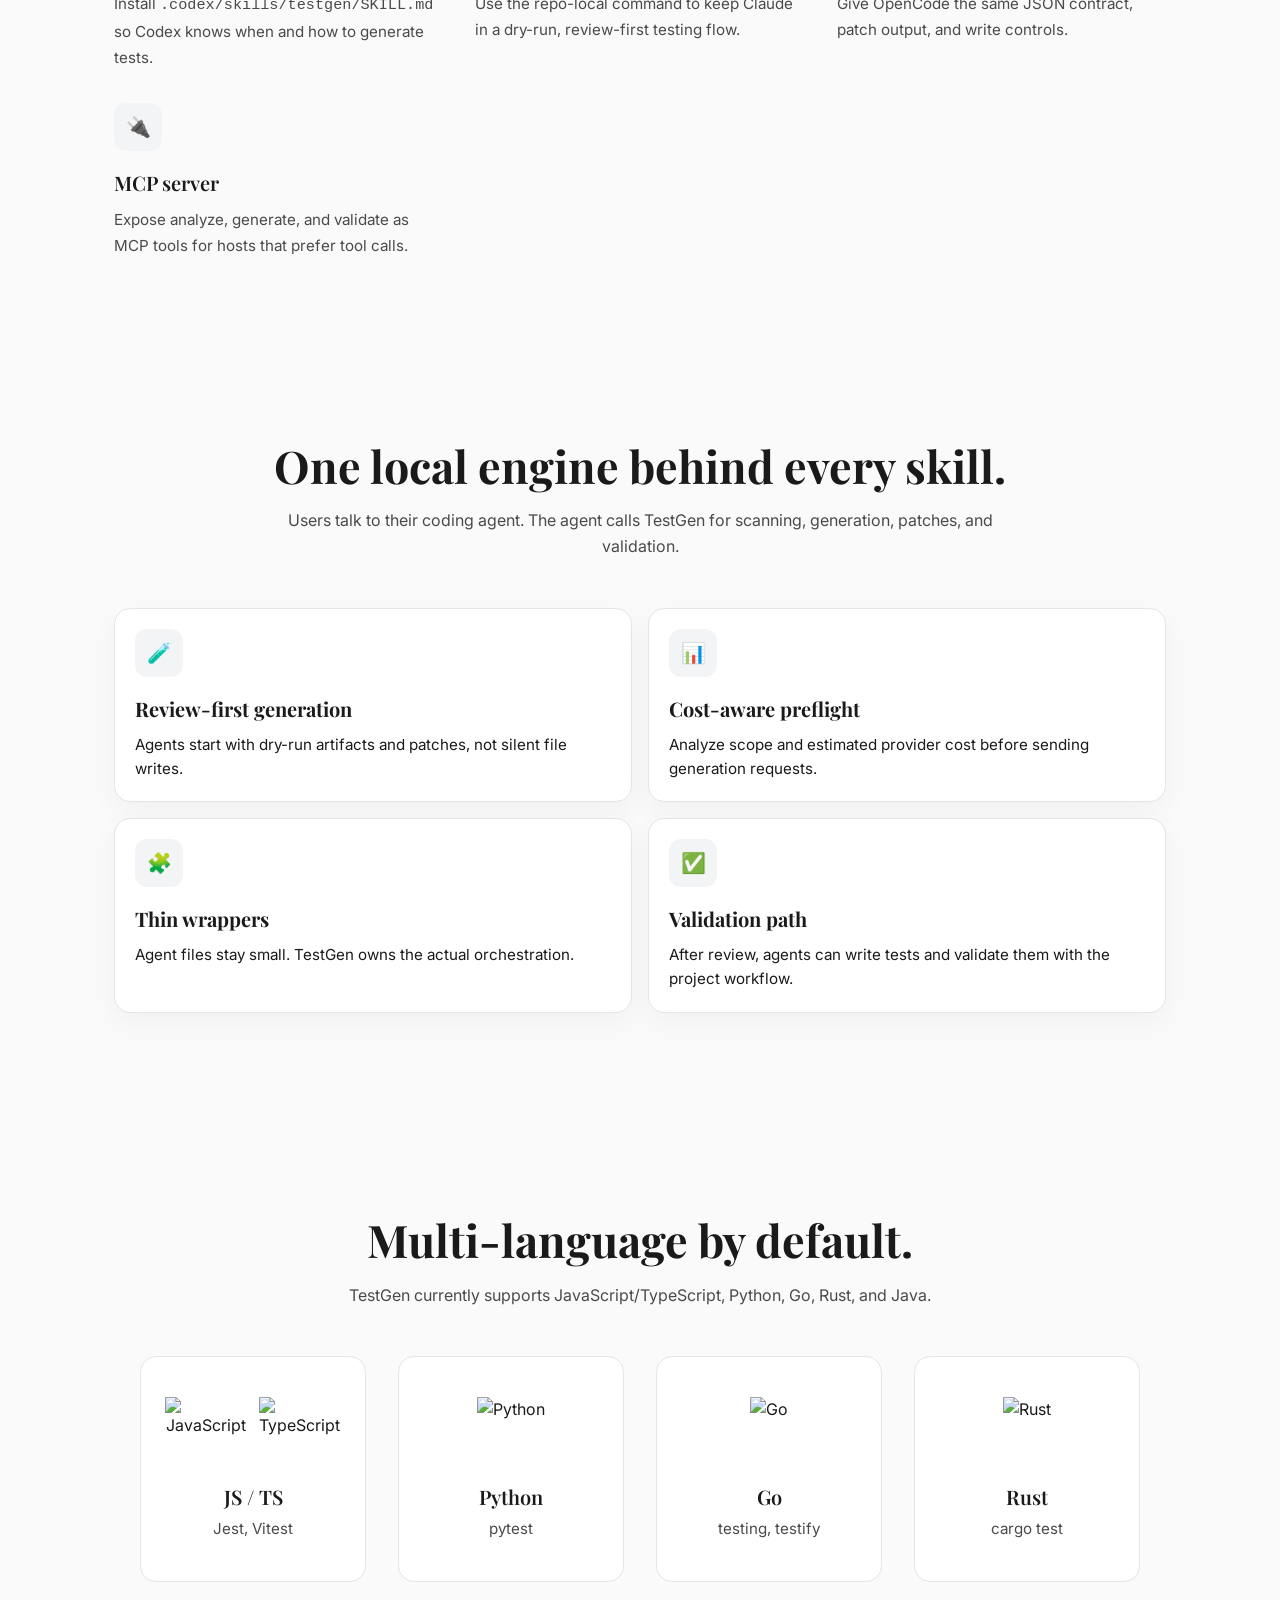
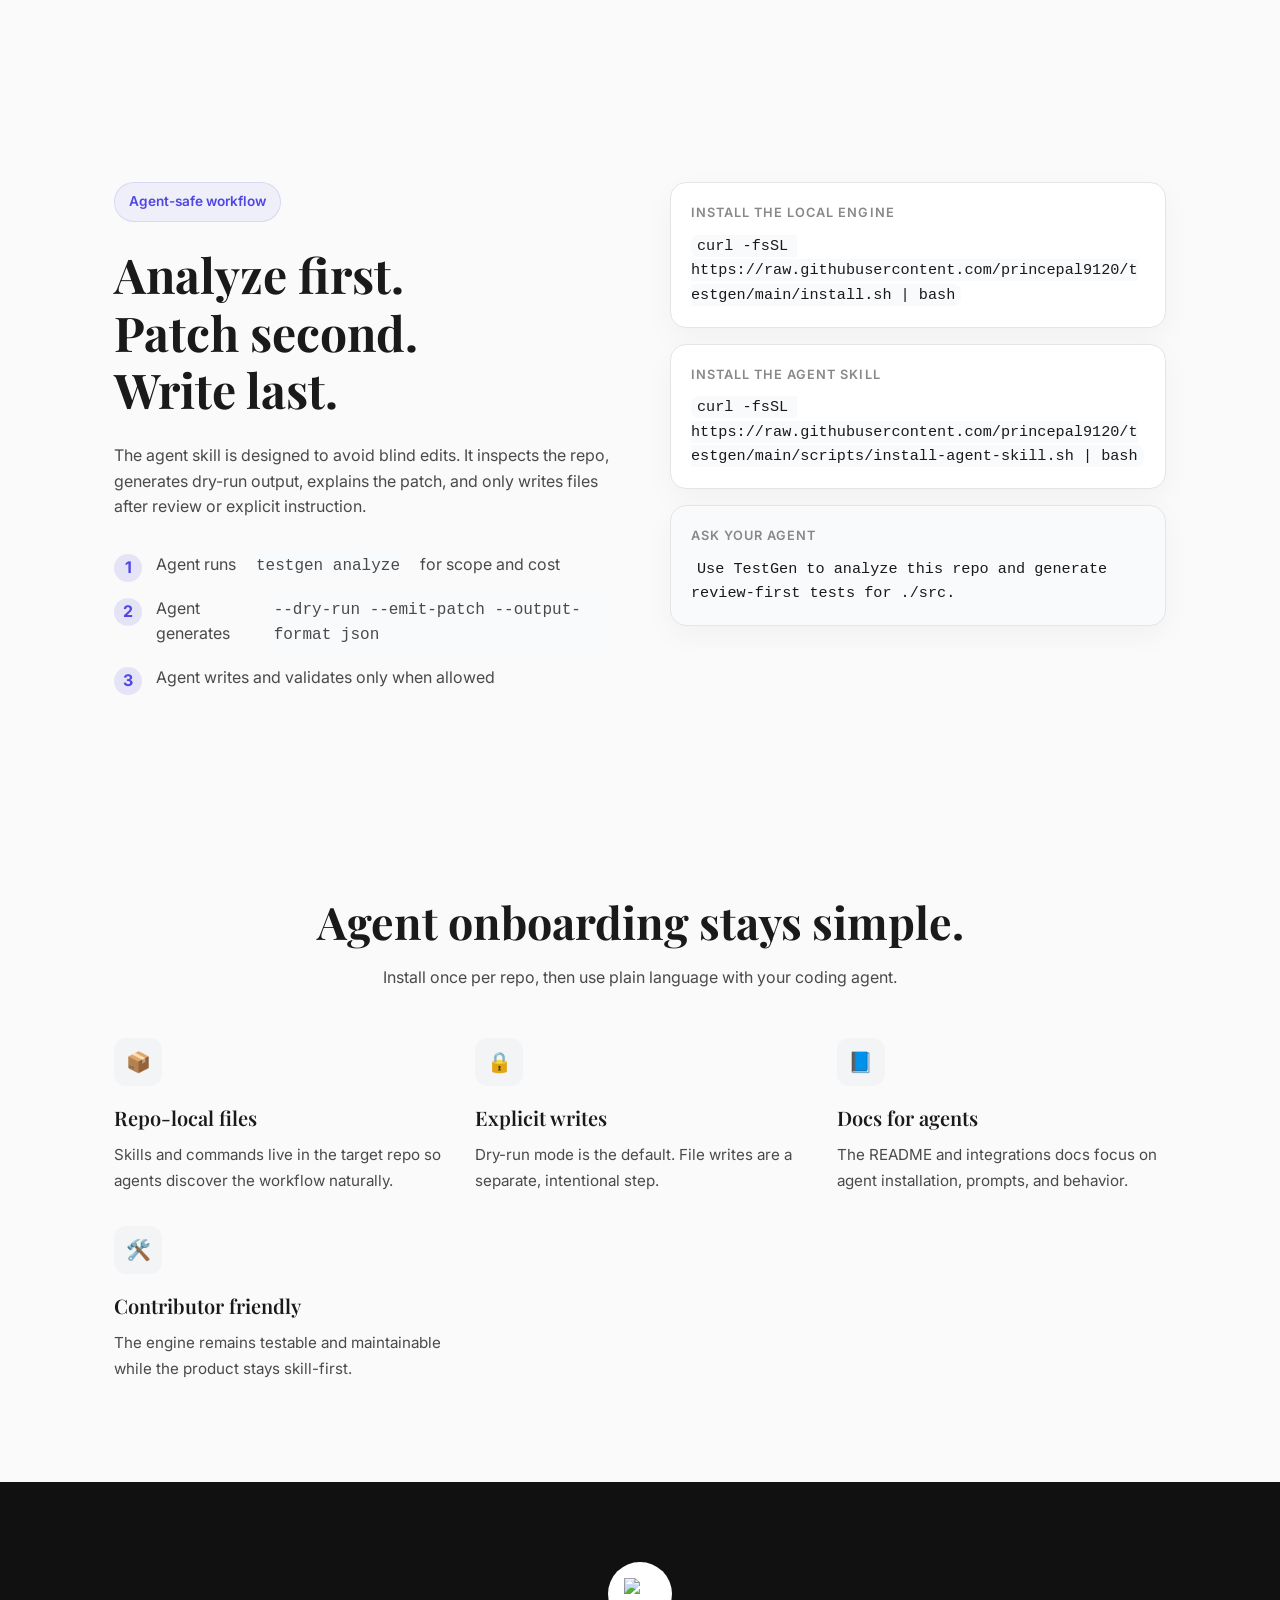
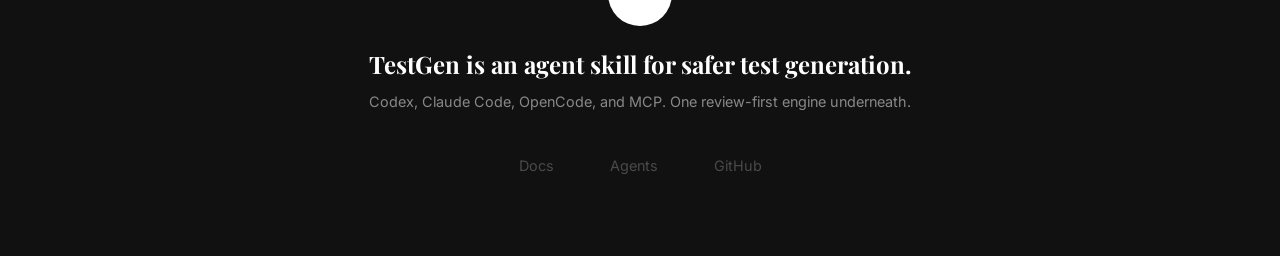
==== commit 88ef3b16: "Make landing page agent-skill first" ====
--- a/website/index.html
+++ b/website/index.html
@@ -4,9 +4,9 @@
 <head>
     <meta charset="UTF-8">
     <meta name="viewport" content="width=device-width, initial-scale=1.0">
-    <title>TestGen - High-level AI test generation for people, CI, and coding agents</title>
+    <title>TestGen - Agent-native test generation skill</title>
     <meta name="description"
-        content="TestGen is a multi-language test generation tool for the TUI, CLI, CI, and coding agents. Analyze first, review dry-run output, then write files when ready.">
+        content="TestGen is an agent-native test generation skill for Codex, Claude Code, OpenCode, and MCP. Install it into a repo, let your agent analyze first, then review patches before writing tests.">
     <link rel="preconnect" href="https://fonts.googleapis.com">
     <link rel="preconnect" href="https://fonts.gstatic.com" crossorigin>
     <link
@@ -24,7 +24,7 @@
                 <span class="nav-logo-text">TestGen</span>
             </a>
             <div class="nav-links">
-                <a href="#ways">Ways to use it</a>
+                <a href="#agents">Agents</a>
                 <a href="#workflow">Workflow</a>
                 <a href="docs.html">Docs</a>
                 <a href="https://github.com/princepal9120/testgen" target="_blank" rel="noreferrer">GitHub</a>
@@ -34,27 +34,29 @@
 
     <header class="hero">
         <div class="container">
-            <div class="eyebrow">AI-powered test generation</div>
+            <div class="eyebrow">Agent-native test generation</div>
             <h1>
-                One test engine,
-                <span class="highlight">for people, CI, and coding agents.</span>
+                Install a skill.
+                <span class="highlight">Let your coding agent generate tests safely.</span>
             </h1>
             <p class="hero-subtitle wide">
-                TestGen is a multi-language tool for inspecting code, generating tests, validating coverage,
-                and fitting cleanly into terminal workflows, automation, and agent tooling. Start with analysis,
-                preview dry-run artifacts, then write files only when you are ready.
+                TestGen is a repo-local skill for Codex, Claude Code, OpenCode, and MCP clients. Your agent analyzes the codebase,
+                estimates scope, creates review-first patches, and validates tests only when writing is allowed.
             </p>
             <div class="agent-badges">
-                <span class="agent-badge">TUI</span>
-                <span class="agent-badge">CLI</span>
                 <span class="agent-badge">Codex</span>
                 <span class="agent-badge">Claude Code</span>
                 <span class="agent-badge">OpenCode</span>
                 <span class="agent-badge">MCP</span>
+                <span class="agent-badge">JS/TS</span>
+                <span class="agent-badge">Python</span>
+                <span class="agent-badge">Go</span>
+                <span class="agent-badge">Rust</span>
+                <span class="agent-badge">Java</span>
             </div>
             <div class="hero-cta">
-                <a href="docs.html#quick-start" class="btn btn-primary">Start with Quick Start</a>
-                <a href="docs.html#docs-guide" class="btn btn-secondary">Read the docs guide</a>
+                <a href="docs.html#installation" class="btn btn-primary">Install the agent skill</a>
+                <a href="docs.html#quick-start" class="btn btn-secondary">See agent prompts</a>
             </div>
 
             <div class="window-mockup terminal-window">
@@ -64,23 +66,23 @@
                     <div class="dot green"></div>
                 </div>
                 <div class="window-body">
-                    <div class="command-line">$ testgen generate --file ./src/utils.py --type=unit --dry-run --emit-patch --output-format json</div>
+                    <div class="command-line">Ask Codex: Use TestGen to analyze ./src and generate review-first unit tests.</div>
                     <div class="result-grid">
                         <div class="result-card">
-                            <div class="result-label">results</div>
-                            <div class="result-value">per-file generation status</div>
-                        </div>
-                        <div class="result-card">
-                            <div class="result-label">artifacts</div>
-                            <div class="result-value">generated test path + code</div>
+                            <div class="result-label">analyze</div>
+                            <div class="result-value">scope, language mix, cost estimate</div>
+                        </div>
+                        <div class="result-card">
+                            <div class="result-label">dry run</div>
+                            <div class="result-value">generated tests without file writes</div>
                         </div>
                         <div class="result-card">
                             <div class="result-label">patches</div>
-                            <div class="result-value">structured write operations for review-first flows</div>
+                            <div class="result-value">structured edits your agent can review</div>
                         </div>
                         <div class="result-card">
                             <div class="result-label">validate</div>
-                            <div class="result-value">write files later with validation when ready</div>
+                            <div class="result-value">write and test only after approval</div>
                         </div>
                     </div>
                 </div>
@@ -88,32 +90,32 @@
         </div>
     </header>
 
-    <section id="ways" class="features">
-        <div class="container">
-            <div class="section-heading">
-                <h2>Choose the surface that fits the job.</h2>
-                <p>TestGen stays high-level and predictable: one engine underneath, multiple ways to use it.</p>
+    <section id="agents" class="features">
+        <div class="container">
+            <div class="section-heading">
+                <h2>Built for coding agents first.</h2>
+                <p>TestGen gives every supported agent the same safe testing workflow.</p>
             </div>
             <div class="features-grid compact-grid">
                 <div class="feature-item">
-                    <div class="feature-icon">🖥️</div>
-                    <h3>TUI</h3>
-                    <p>Use <code>testgen tui</code> when you want a guided, keyboard-friendly flow.</p>
-                </div>
-                <div class="feature-item">
-                    <div class="feature-icon">⌨️</div>
-                    <h3>CLI</h3>
-                    <p>Use <code>analyze</code>, <code>generate</code>, and <code>validate</code> in scripts, local workflows, and CI.</p>
-                </div>
-                <div class="feature-item">
-                    <div class="feature-icon">🤖</div>
-                    <h3>Agent wrappers</h3>
-                    <p>Let coding agents inspect dry-run JSON and patch artifacts before writing tests.</p>
+                    <div class="feature-icon">🧠</div>
+                    <h3>Codex skill</h3>
+                    <p>Install <code>.codex/skills/testgen/SKILL.md</code> so Codex knows when and how to generate tests.</p>
+                </div>
+                <div class="feature-item">
+                    <div class="feature-icon">✍️</div>
+                    <h3>Claude Code command</h3>
+                    <p>Use the repo-local command to keep Claude in a dry-run, review-first testing flow.</p>
+                </div>
+                <div class="feature-item">
+                    <div class="feature-icon">⚙️</div>
+                    <h3>OpenCode command</h3>
+                    <p>Give OpenCode the same JSON contract, patch output, and write controls.</p>
                 </div>
                 <div class="feature-item">
                     <div class="feature-icon">🔌</div>
-                    <h3>MCP</h3>
-                    <p>Run <code>testgen mcp</code> when your client prefers tool calls over shell execution.</p>
+                    <h3>MCP server</h3>
+                    <p>Expose analyze, generate, and validate as MCP tools for hosts that prefer tool calls.</p>
                 </div>
             </div>
         </div>
@@ -122,36 +124,31 @@
     <section class="features integrations-section">
         <div class="container">
             <div class="section-heading">
-                <h2>One shared model behind every integration.</h2>
+                <h2>One local engine behind every skill.</h2>
                 <p>
-                    Keep wrappers thin. Keep orchestration in TestGen. Use the same review-first JSON contract across tools.
+                    Users talk to their coding agent. The agent calls TestGen for scanning, generation, patches, and validation.
                 </p>
             </div>
             <div class="integrations-grid">
                 <div class="integration-card">
-                    <div class="feature-icon">🧠</div>
-                    <h3>Codex / oh-my-codex</h3>
-                    <p>Use the canonical shared skill in `skills/testgen/SKILL.md`; this repo keeps a repo-local Codex compatibility path for local workflows.</p>
-                </div>
-                <div class="integration-card">
-                    <div class="feature-icon">✍️</div>
-                    <h3>Claude Code</h3>
-                    <p>Ship the repo-local command so Claude can review structured dry-run artifacts before materializing tests.</p>
-                </div>
-                <div class="integration-card">
-                    <div class="feature-icon">⚙️</div>
-                    <h3>OpenCode</h3>
-                    <p>Use the command wrapper or connect through MCP when your setup prefers tool calling.</p>
-                </div>
-                <div class="integration-card">
-                    <div class="feature-icon">🔌</div>
-                    <h3>MCP clients</h3>
-                    <p>Expose <code>testgen_generate</code>, <code>testgen_analyze</code>, and <code>testgen_validate</code> over stdio.</p>
-                </div>
-                <div class="integration-card">
-                    <div class="feature-icon">📦</div>
-                    <h3>skills.sh publishing</h3>
-                    <p>Publish <code>skills/testgen/SKILL.md</code> from this repo and let users install it with <code>npx skills add ... --skill testgen</code>; there is no manual registry request in <code>vercel-labs/skills</code>.</p>
+                    <div class="feature-icon">🧪</div>
+                    <h3>Review-first generation</h3>
+                    <p>Agents start with dry-run artifacts and patches, not silent file writes.</p>
+                </div>
+                <div class="integration-card">
+                    <div class="feature-icon">📊</div>
+                    <h3>Cost-aware preflight</h3>
+                    <p>Analyze scope and estimated provider cost before sending generation requests.</p>
+                </div>
+                <div class="integration-card">
+                    <div class="feature-icon">🧩</div>
+                    <h3>Thin wrappers</h3>
+                    <p>Agent files stay small. TestGen owns the actual orchestration.</p>
+                </div>
+                <div class="integration-card">
+                    <div class="feature-icon">✅</div>
+                    <h3>Validation path</h3>
+                    <p>After review, agents can write tests and validate them with the project workflow.</p>
                 </div>
             </div>
         </div>
@@ -194,30 +191,30 @@
     <section id="workflow" class="container">
         <div class="split-section workflow-section">
             <div class="split-content">
-                <div class="eyebrow">Review-first workflow</div>
-                <h2>Inspect first. <br>Write later.</h2>
+                <div class="eyebrow">Agent-safe workflow</div>
+                <h2>Analyze first. <br>Patch second. <br>Write last.</h2>
                 <p>
-                    The clearest workflow is also the safest one. Analyze the codebase, generate dry-run output,
-                    inspect the structured results, then write files with validation only when the output looks right.
+                    The agent skill is designed to avoid blind edits. It inspects the repo, generates dry-run output,
+                    explains the patch, and only writes files after review or explicit instruction.
                 </p>
                 <div class="workflow-steps">
-                    <div class="workflow-step"><span>1</span> Run <code>testgen analyze</code> to inspect scope and estimate cost</div>
-                    <div class="workflow-step"><span>2</span> Generate dry-run artifacts with <code>--dry-run --emit-patch --output-format json</code></div>
-                    <div class="workflow-step"><span>3</span> Re-run with <code>--validate</code> when you want files written</div>
+                    <div class="workflow-step"><span>1</span> Agent runs <code>testgen analyze</code> for scope and cost</div>
+                    <div class="workflow-step"><span>2</span> Agent generates <code>--dry-run --emit-patch --output-format json</code></div>
+                    <div class="workflow-step"><span>3</span> Agent writes and validates only when allowed</div>
                 </div>
             </div>
             <div class="split-visual install-panel">
                 <div class="panel-card">
-                    <div class="panel-title">Install TestGen</div>
+                    <div class="panel-title">Install the local engine</div>
                     <pre><code>curl -fsSL https://raw.githubusercontent.com/princepal9120/testgen/main/install.sh | bash</code></pre>
                 </div>
                 <div class="panel-card">
-                    <div class="panel-title">Install agent wrappers into another repo</div>
-                    <pre><code>./scripts/install-agent-integrations.sh /path/to/repo copy</code></pre>
+                    <div class="panel-title">Install the agent skill</div>
+                    <pre><code>curl -fsSL https://raw.githubusercontent.com/princepal9120/testgen/main/scripts/install-agent-skill.sh | bash</code></pre>
                 </div>
                 <div class="panel-card subtle">
-                    <div class="panel-title">Run the MCP server</div>
-                    <pre><code>testgen mcp</code></pre>
+                    <div class="panel-title">Ask your agent</div>
+                    <pre><code>Use TestGen to analyze this repo and generate review-first tests for ./src.</code></pre>
                 </div>
             </div>
         </div>
@@ -226,29 +223,29 @@
     <section class="features proof-section">
         <div class="container">
             <div class="section-heading">
-                <h2>Know where to go next.</h2>
-                <p>The website stays high level. The docs explain which source to read for which job.</p>
+                <h2>Agent onboarding stays simple.</h2>
+                <p>Install once per repo, then use plain language with your coding agent.</p>
             </div>
             <div class="features-grid compact-grid">
                 <div class="feature-item">
-                    <div class="feature-icon">🧭</div>
-                    <h3>Docs overview</h3>
-                    <p>Use <a href="docs.html#docs-guide">docs.html</a> as the high-level guide to installation, workflow, and doc ownership.</p>
+                    <div class="feature-icon">📦</div>
+                    <h3>Repo-local files</h3>
+                    <p>Skills and commands live in the target repo so agents discover the workflow naturally.</p>
+                </div>
+                <div class="feature-item">
+                    <div class="feature-icon">🔒</div>
+                    <h3>Explicit writes</h3>
+                    <p>Dry-run mode is the default. File writes are a separate, intentional step.</p>
                 </div>
                 <div class="feature-item">
                     <div class="feature-icon">📘</div>
-                    <h3>Current docs</h3>
-                    <p>The current sources of truth live in the repo README, CLI reference, integrations docs, and architecture docs.</p>
-                </div>
-                <div class="feature-item">
-                    <div class="feature-icon">🗂️</div>
-                    <h3>Historical docs</h3>
-                    <p>Older PRD and tech-spec documents are preserved for context, not for day-to-day implementation truth.</p>
+                    <h3>Docs for agents</h3>
+                    <p>The README and integrations docs focus on agent installation, prompts, and behavior.</p>
                 </div>
                 <div class="feature-item">
                     <div class="feature-icon">🛠️</div>
-                    <h3>Contributors</h3>
-                    <p>Contributors get a cleaner split between onboarding, references, architecture, integrations, and maintenance docs.</p>
+                    <h3>Contributor friendly</h3>
+                    <p>The engine remains testable and maintainable while the product stays skill-first.</p>
                 </div>
             </div>
         </div>
@@ -259,12 +256,12 @@
             <div class="footer-logo">
                 <img src="images/logo.png" alt="TestGen Logo">
             </div>
-            <h4>High-level docs on the site. Detailed docs in the repo.</h4>
-            <p>One shared engine underneath TUI, CLI, agents, and MCP.</p>
+            <h4>TestGen is an agent skill for safer test generation.</h4>
+            <p>Codex, Claude Code, OpenCode, and MCP. One review-first engine underneath.</p>
 
             <div class="footer-links">
                 <a href="docs.html">Docs</a>
-                <a href="#ways">Ways to use it</a>
+                <a href="#agents">Agents</a>
                 <a href="https://github.com/princepal9120/testgen" target="_blank" rel="noreferrer">GitHub</a>
             </div>
         </div>
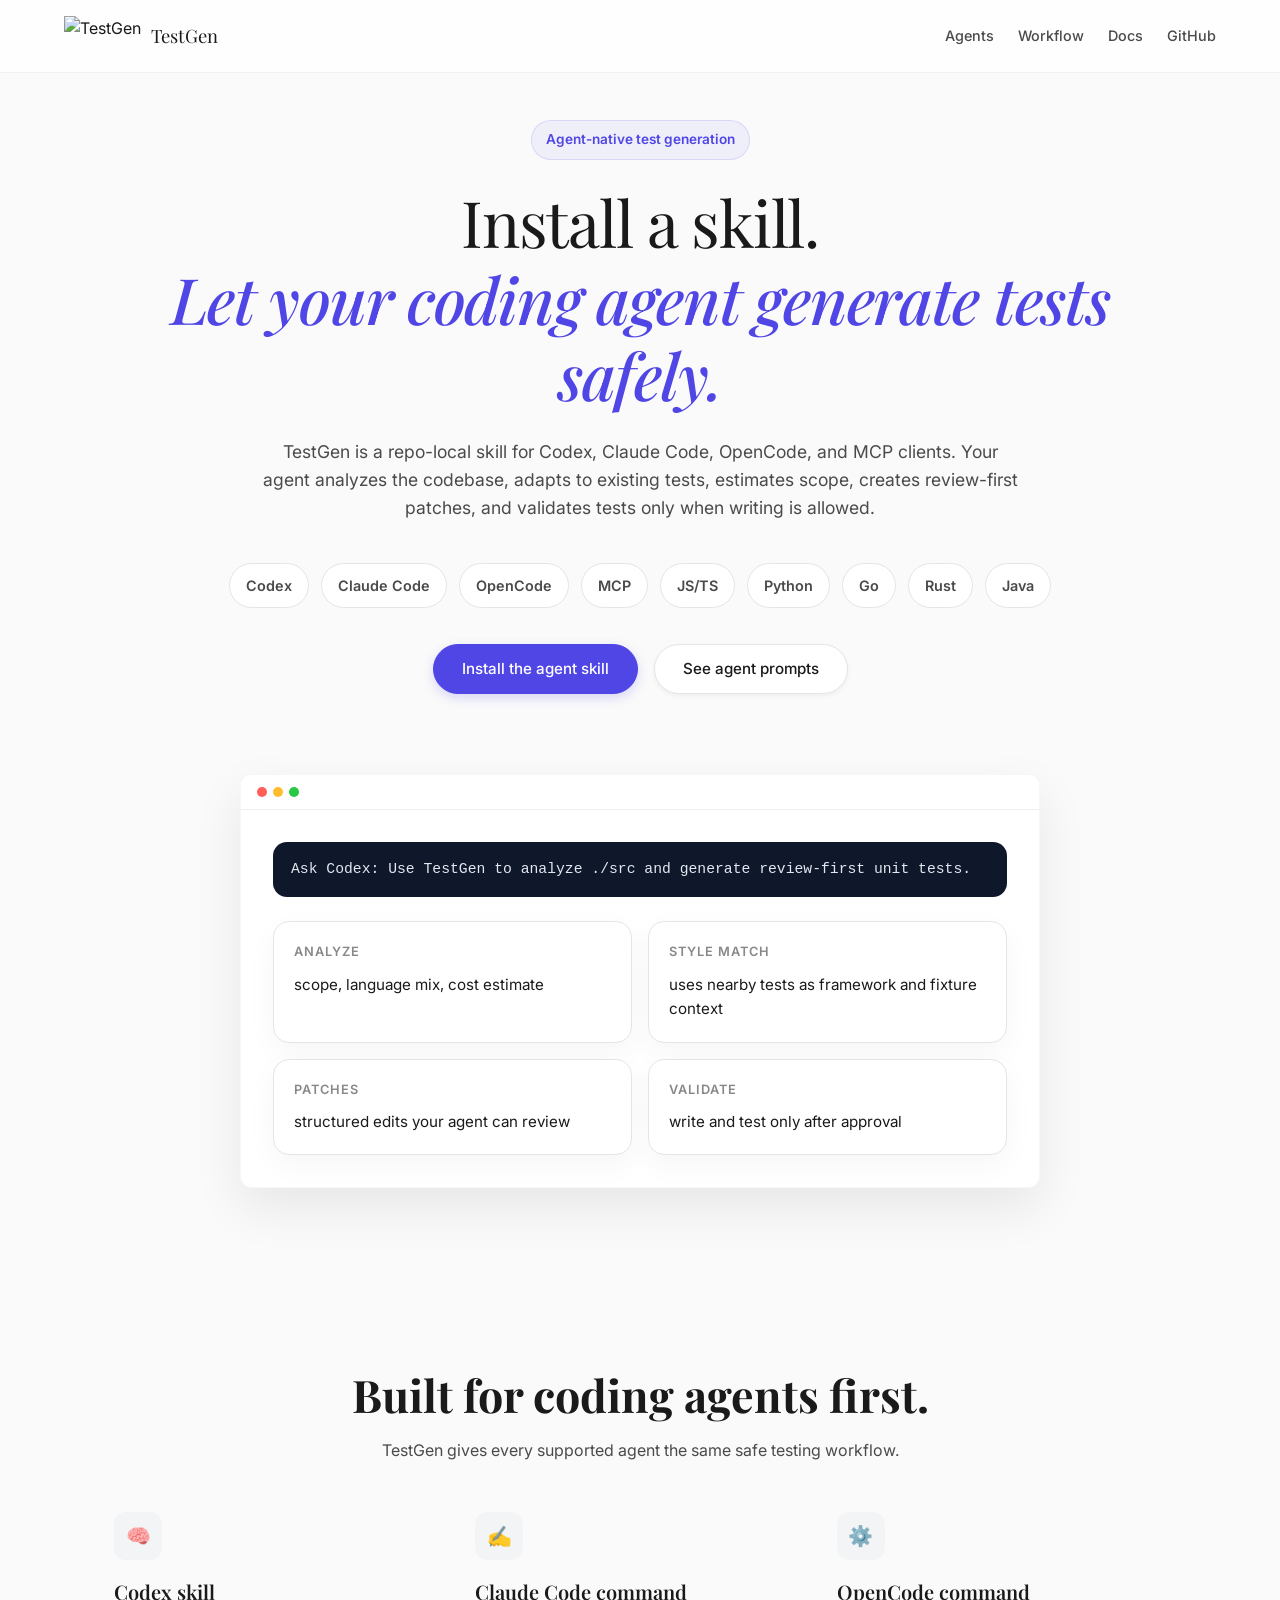
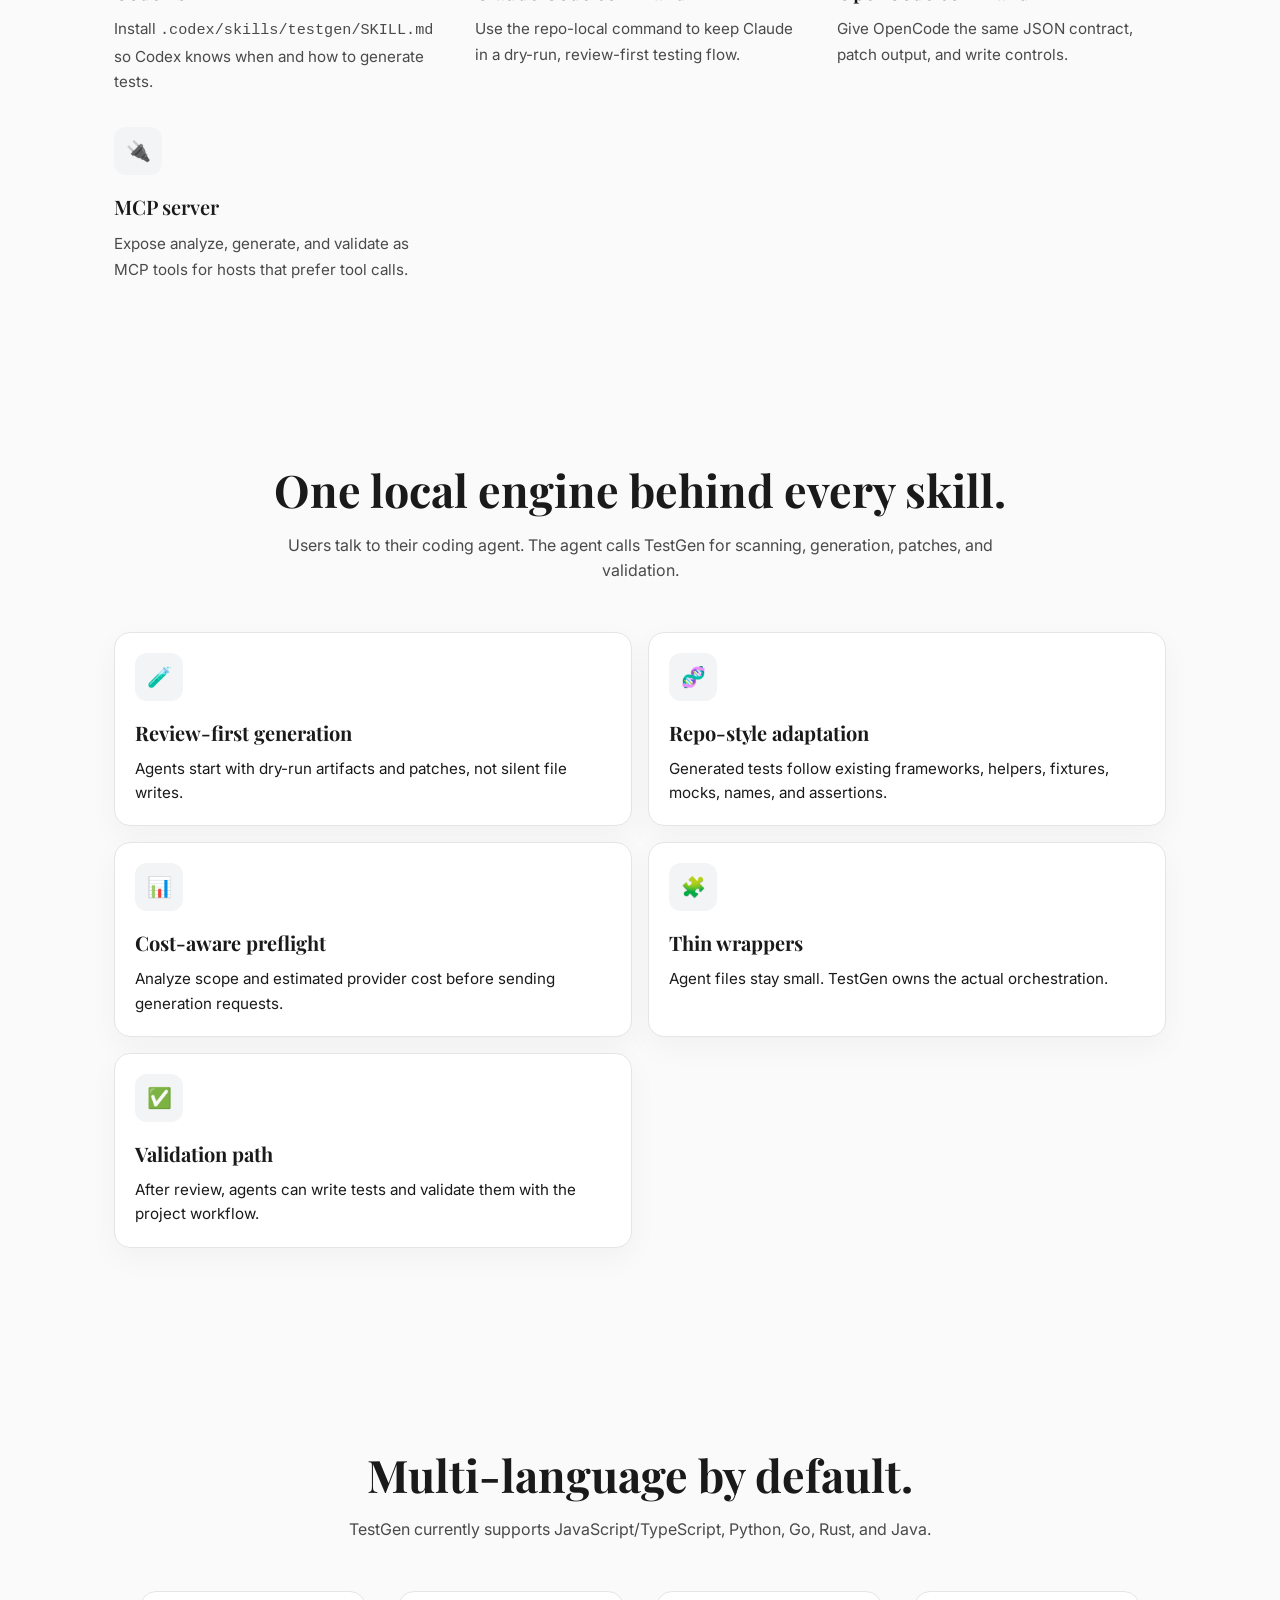
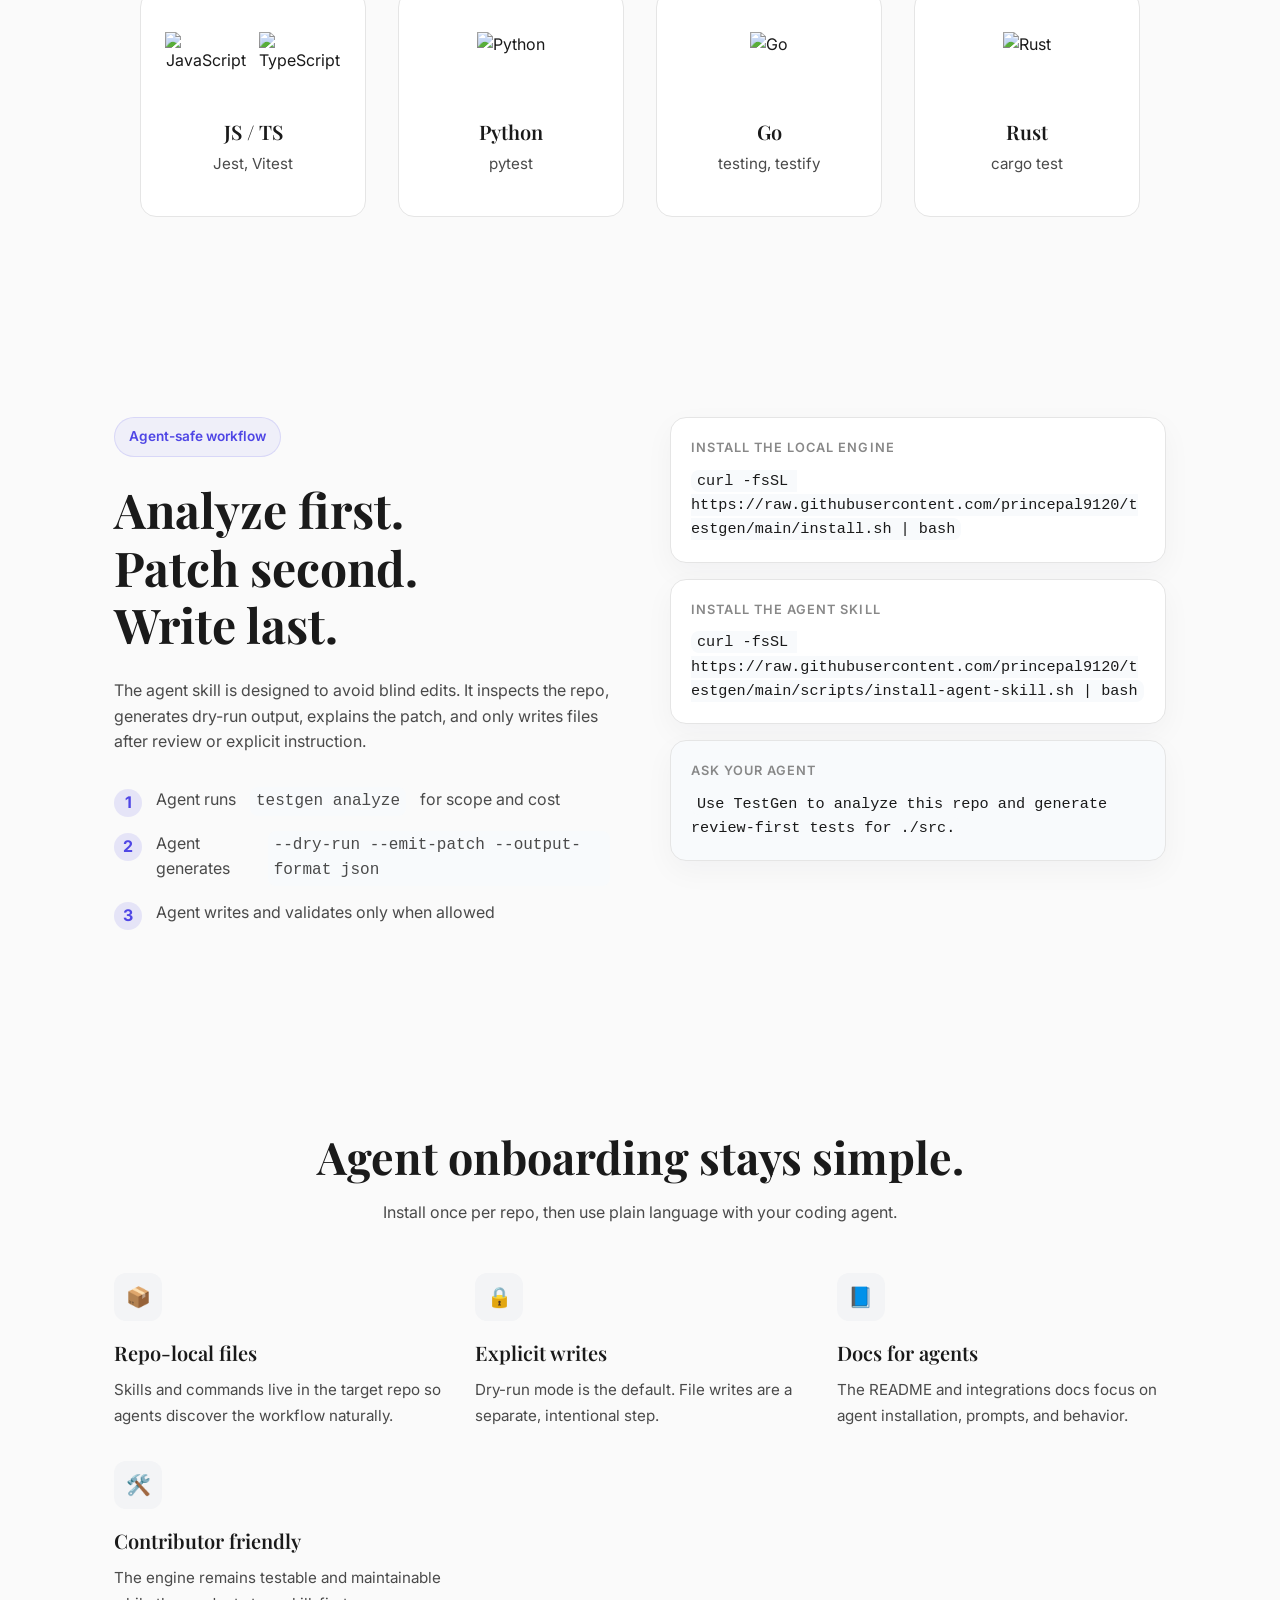
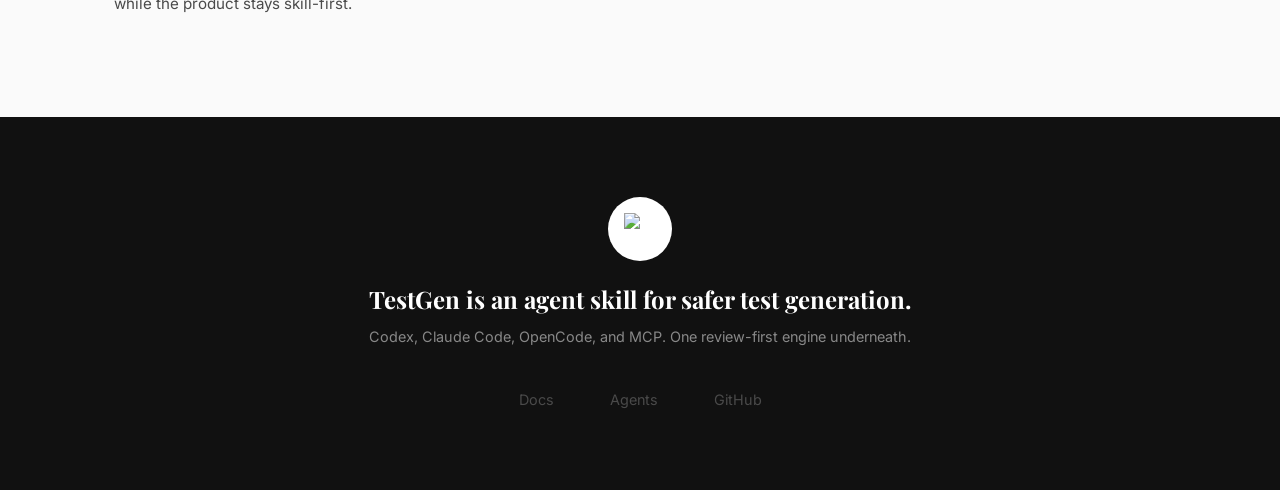
==== commit 2005329b: "feat: harden TestGen agent onboarding" ====
--- a/website/index.html
+++ b/website/index.html
@@ -6,7 +6,7 @@
     <meta name="viewport" content="width=device-width, initial-scale=1.0">
     <title>TestGen - Agent-native test generation skill</title>
     <meta name="description"
-        content="TestGen is an agent-native test generation skill for Codex, Claude Code, OpenCode, and MCP. Install it into a repo, let your agent analyze first, then review patches before writing tests.">
+        content="TestGen is an agent-native test generation skill for Codex, Claude Code, OpenCode, and MCP. Install it into a repo, let your agent analyze first, match existing test style, then review patches before writing tests.">
     <link rel="preconnect" href="https://fonts.googleapis.com">
     <link rel="preconnect" href="https://fonts.gstatic.com" crossorigin>
     <link
@@ -41,7 +41,7 @@
             </h1>
             <p class="hero-subtitle wide">
                 TestGen is a repo-local skill for Codex, Claude Code, OpenCode, and MCP clients. Your agent analyzes the codebase,
-                estimates scope, creates review-first patches, and validates tests only when writing is allowed.
+                adapts to existing tests, estimates scope, creates review-first patches, and validates tests only when writing is allowed.
             </p>
             <div class="agent-badges">
                 <span class="agent-badge">Codex</span>
@@ -73,8 +73,8 @@
                             <div class="result-value">scope, language mix, cost estimate</div>
                         </div>
                         <div class="result-card">
-                            <div class="result-label">dry run</div>
-                            <div class="result-value">generated tests without file writes</div>
+                            <div class="result-label">style match</div>
+                            <div class="result-value">uses nearby tests as framework and fixture context</div>
                         </div>
                         <div class="result-card">
                             <div class="result-label">patches</div>
@@ -134,6 +134,11 @@
                     <div class="feature-icon">🧪</div>
                     <h3>Review-first generation</h3>
                     <p>Agents start with dry-run artifacts and patches, not silent file writes.</p>
+                </div>
+                <div class="integration-card">
+                    <div class="feature-icon">🧬</div>
+                    <h3>Repo-style adaptation</h3>
+                    <p>Generated tests follow existing frameworks, helpers, fixtures, mocks, names, and assertions.</p>
                 </div>
                 <div class="integration-card">
                     <div class="feature-icon">📊</div>
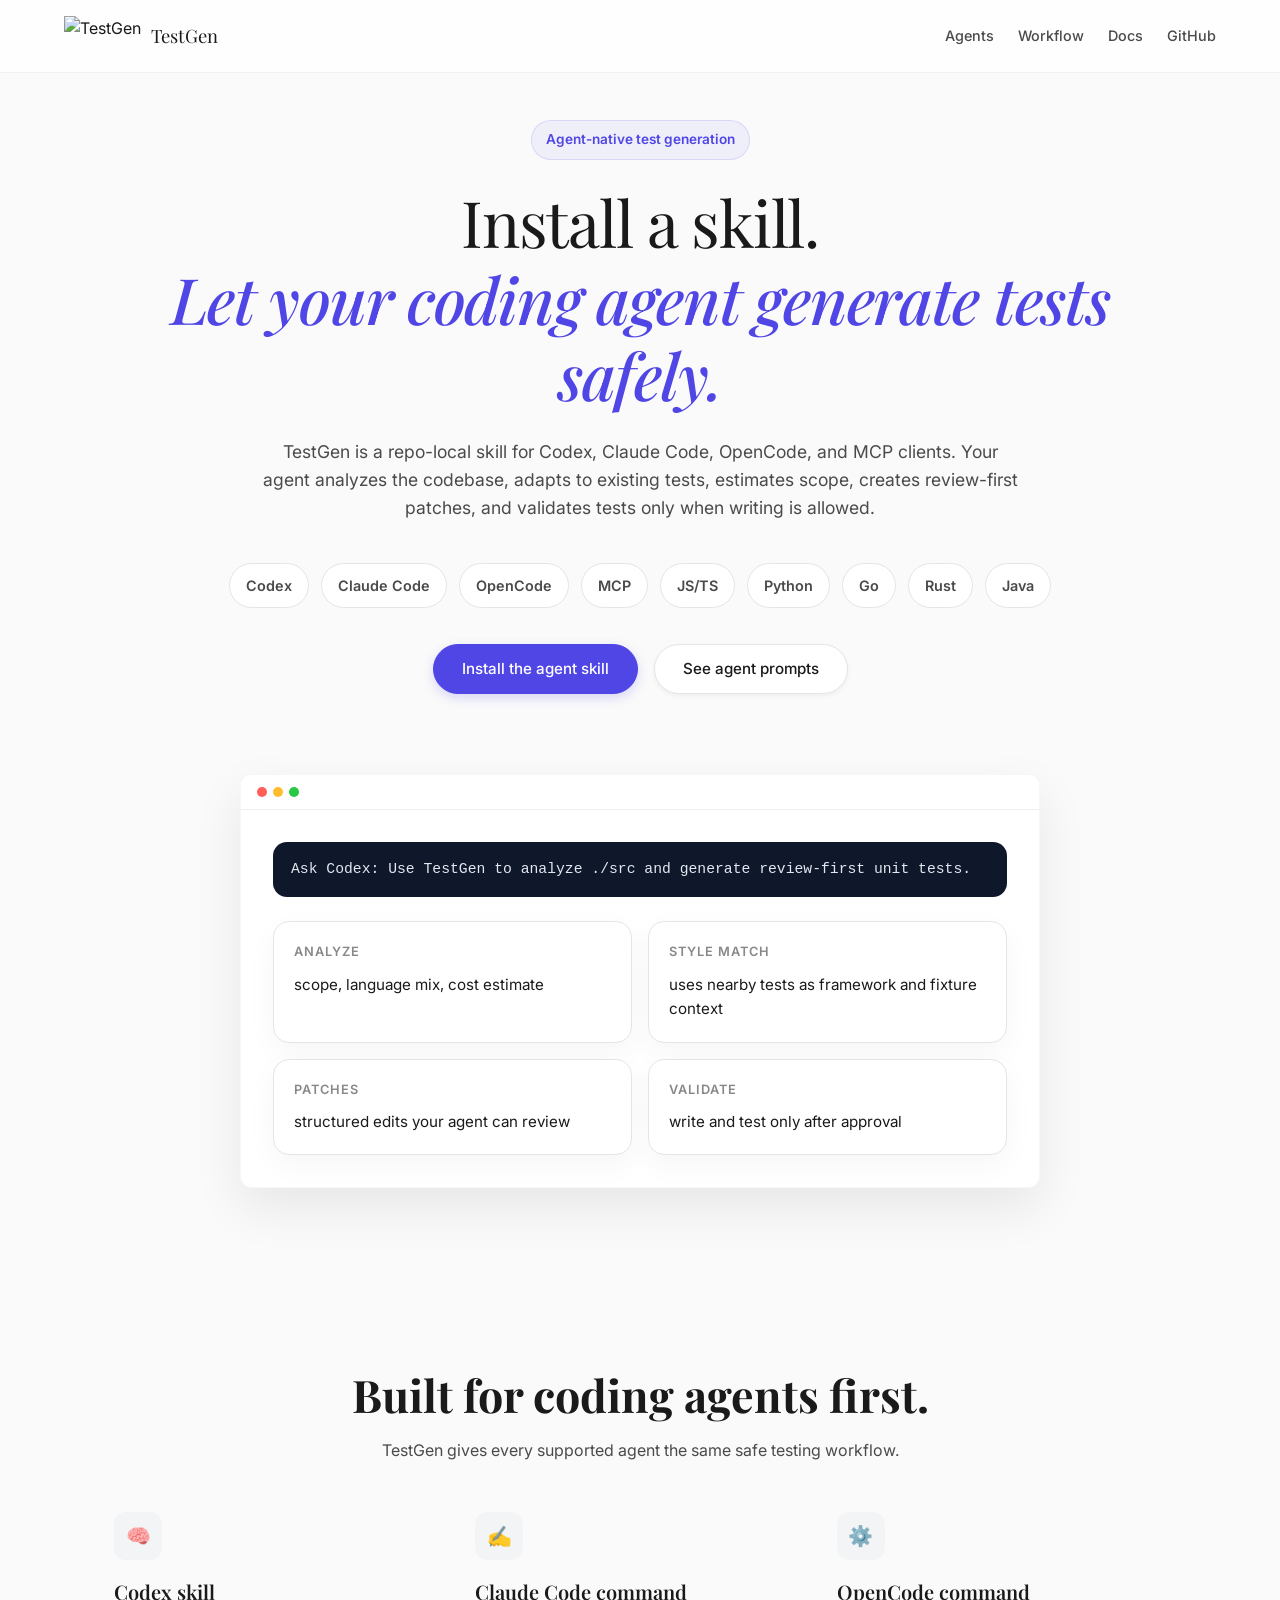
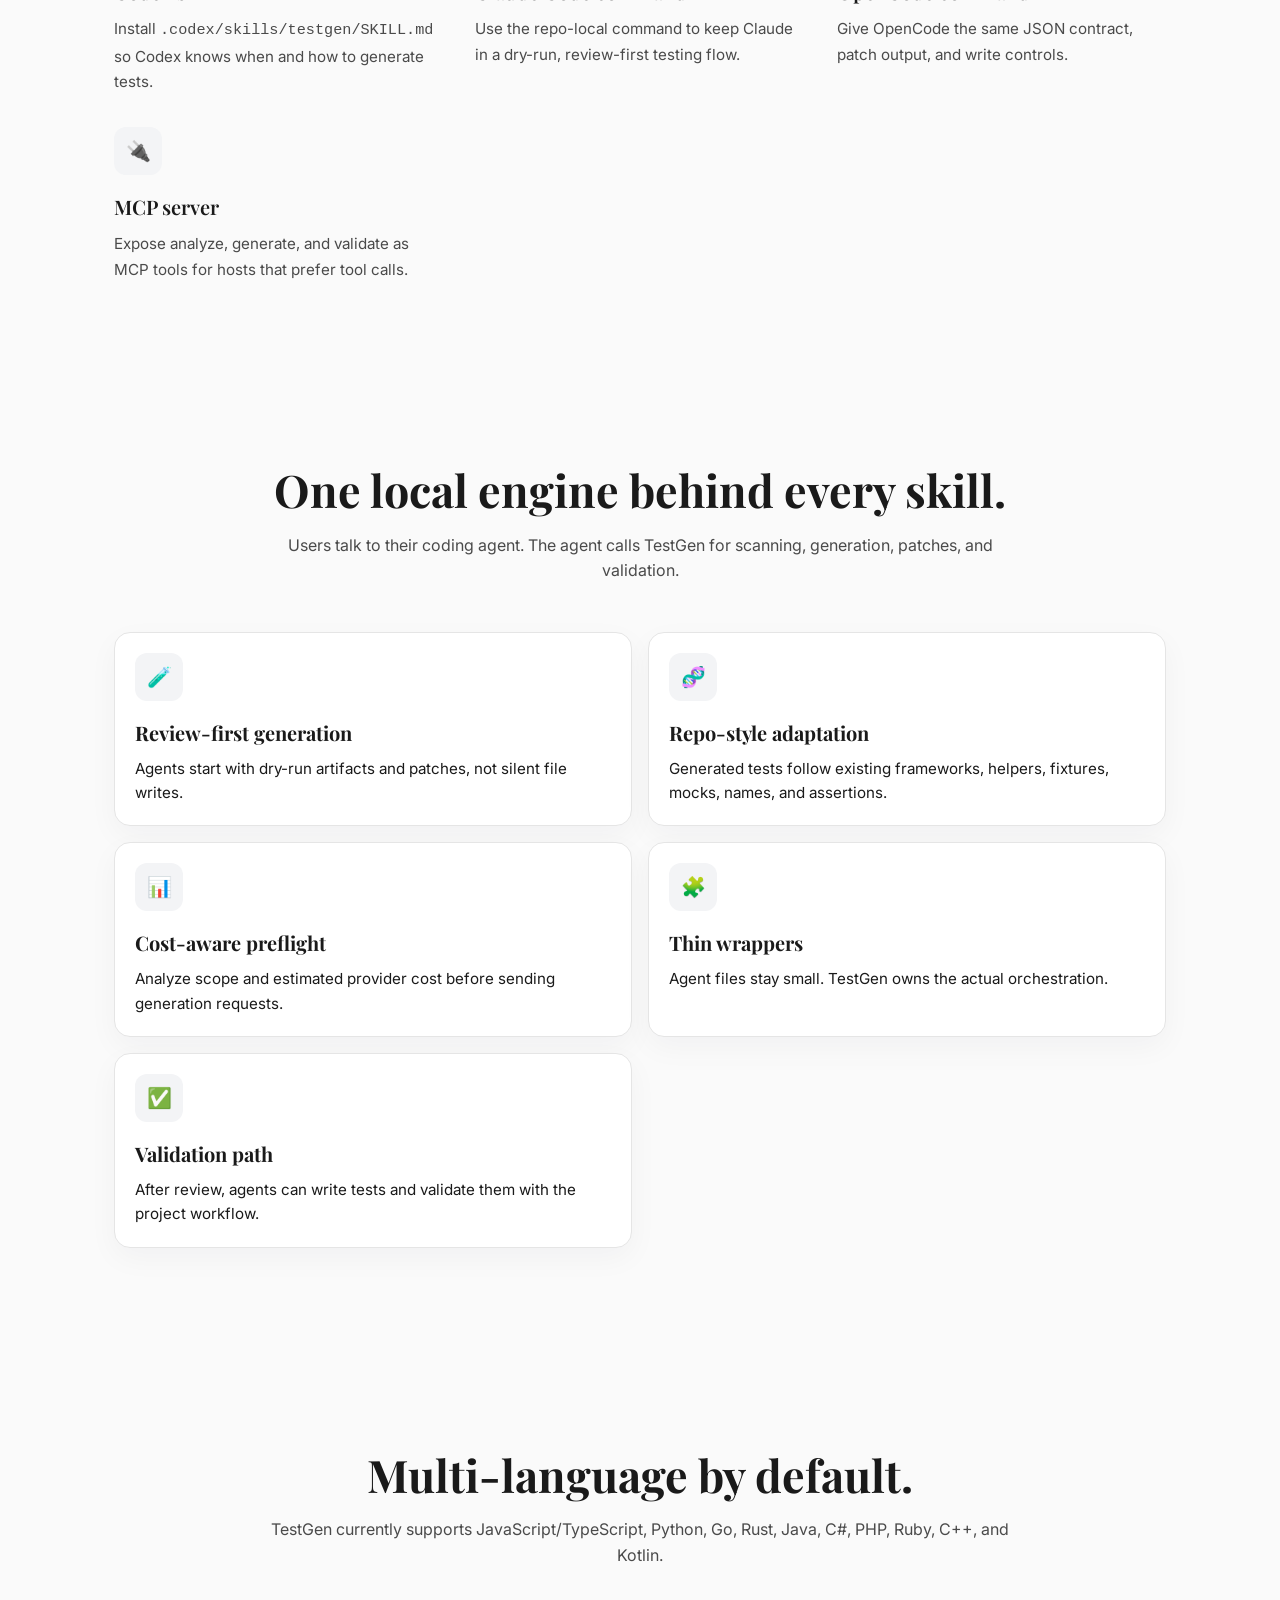
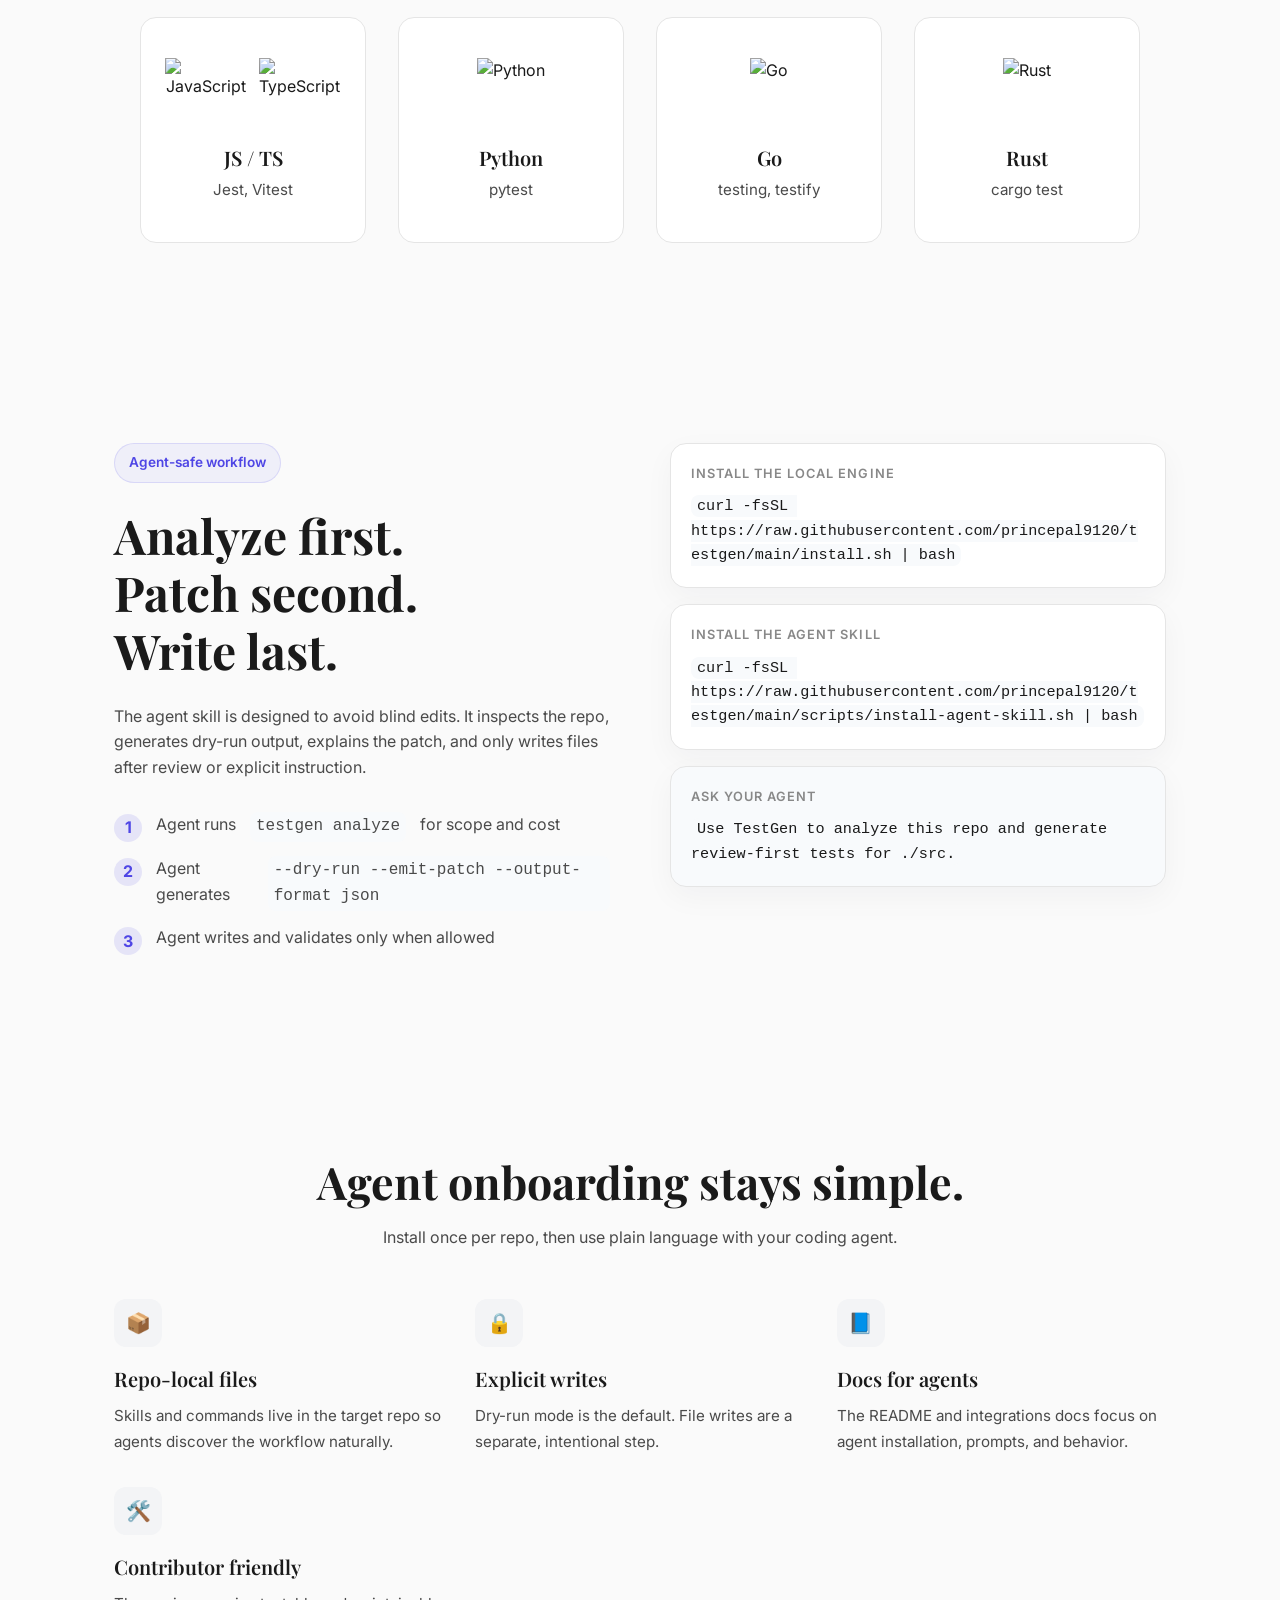
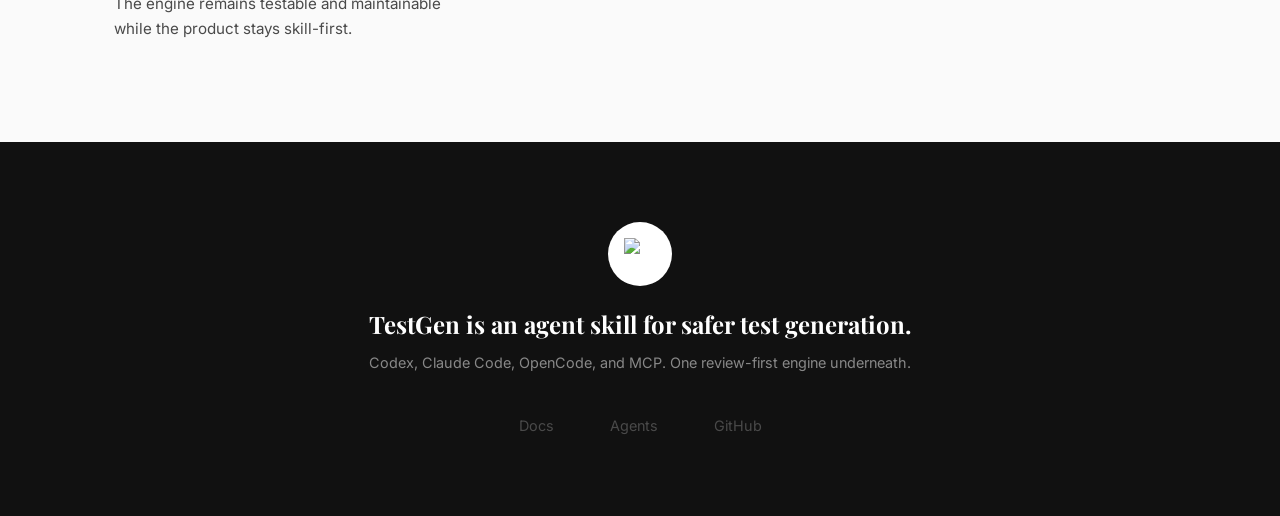
==== commit e70d9277: "Expand TestGen language support to ten" ====
--- a/website/index.html
+++ b/website/index.html
@@ -163,7 +163,7 @@
         <div class="container">
             <div class="section-heading">
                 <h2>Multi-language by default.</h2>
-                <p>TestGen currently supports JavaScript/TypeScript, Python, Go, Rust, and Java.</p>
+                <p>TestGen currently supports JavaScript/TypeScript, Python, Go, Rust, Java, C#, PHP, Ruby, C++, and Kotlin.</p>
             </div>
             <div class="lang-grid">
                 <div class="lang-card">
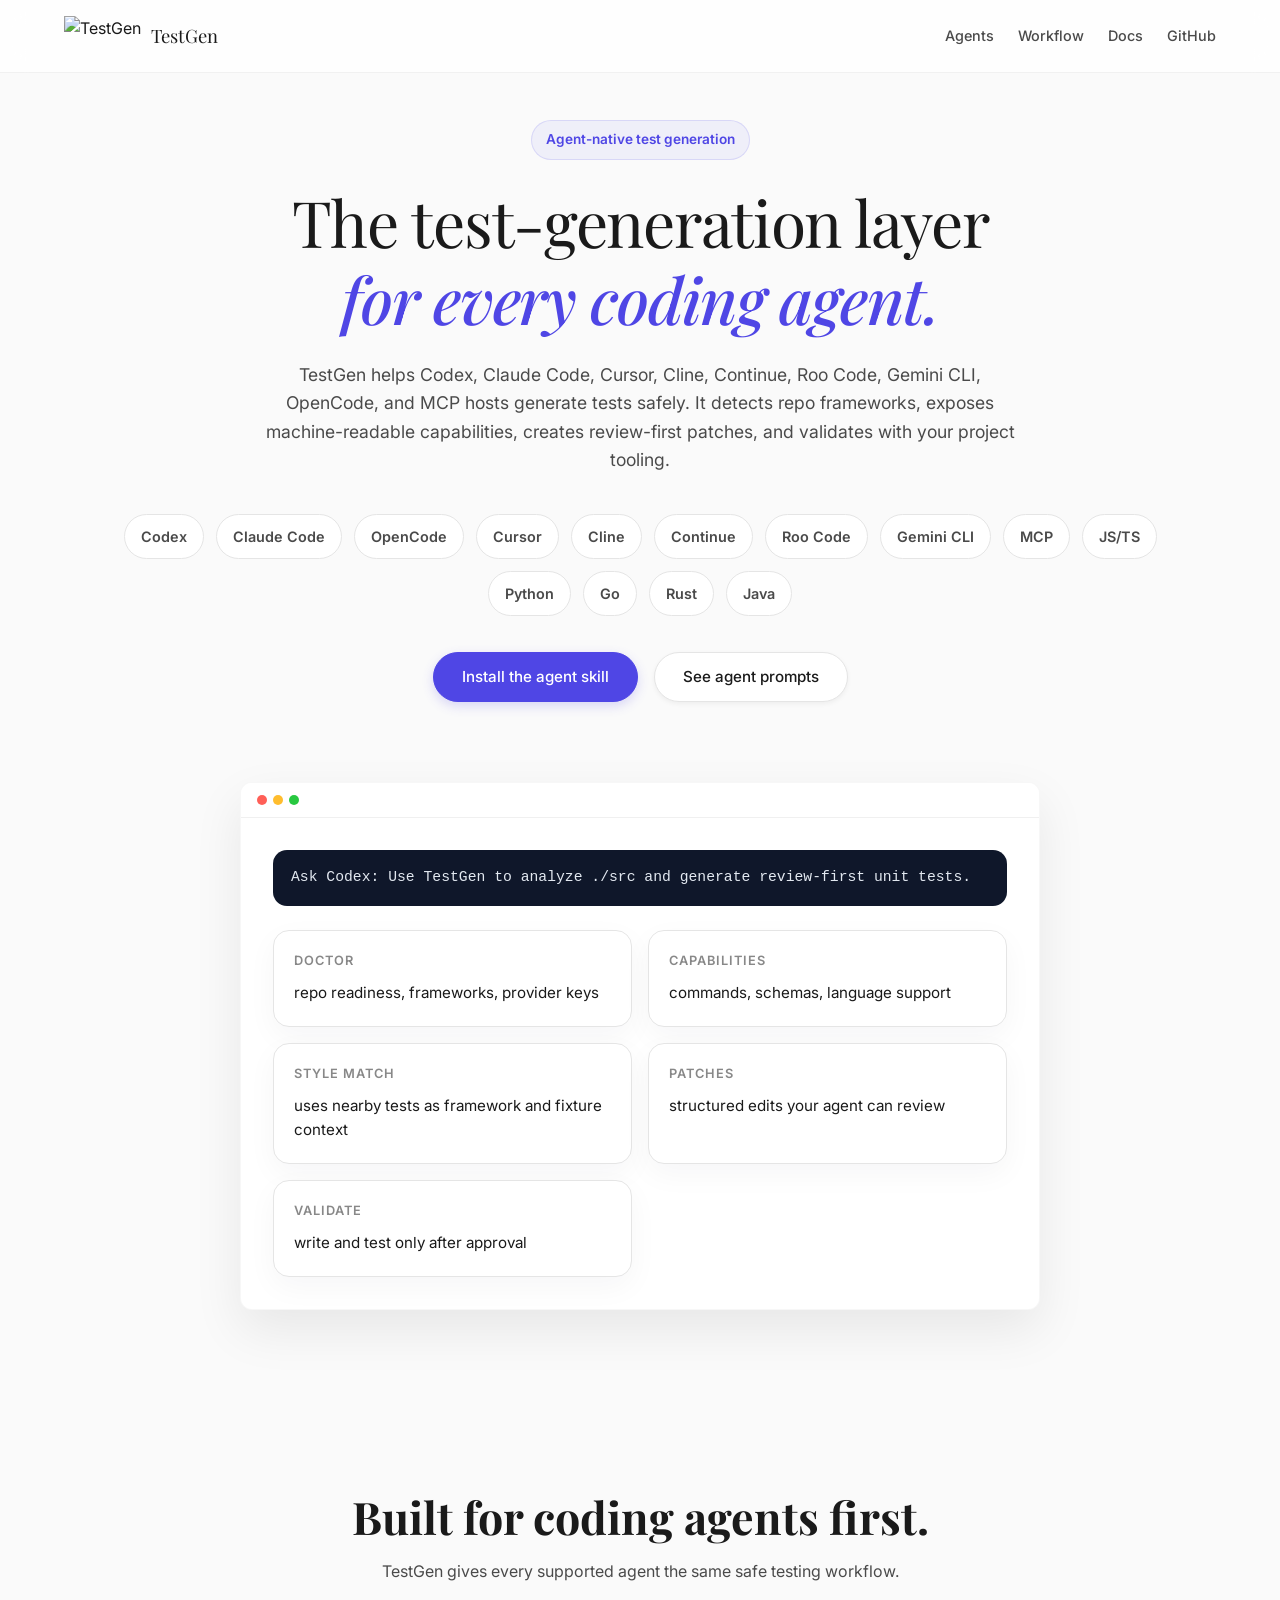
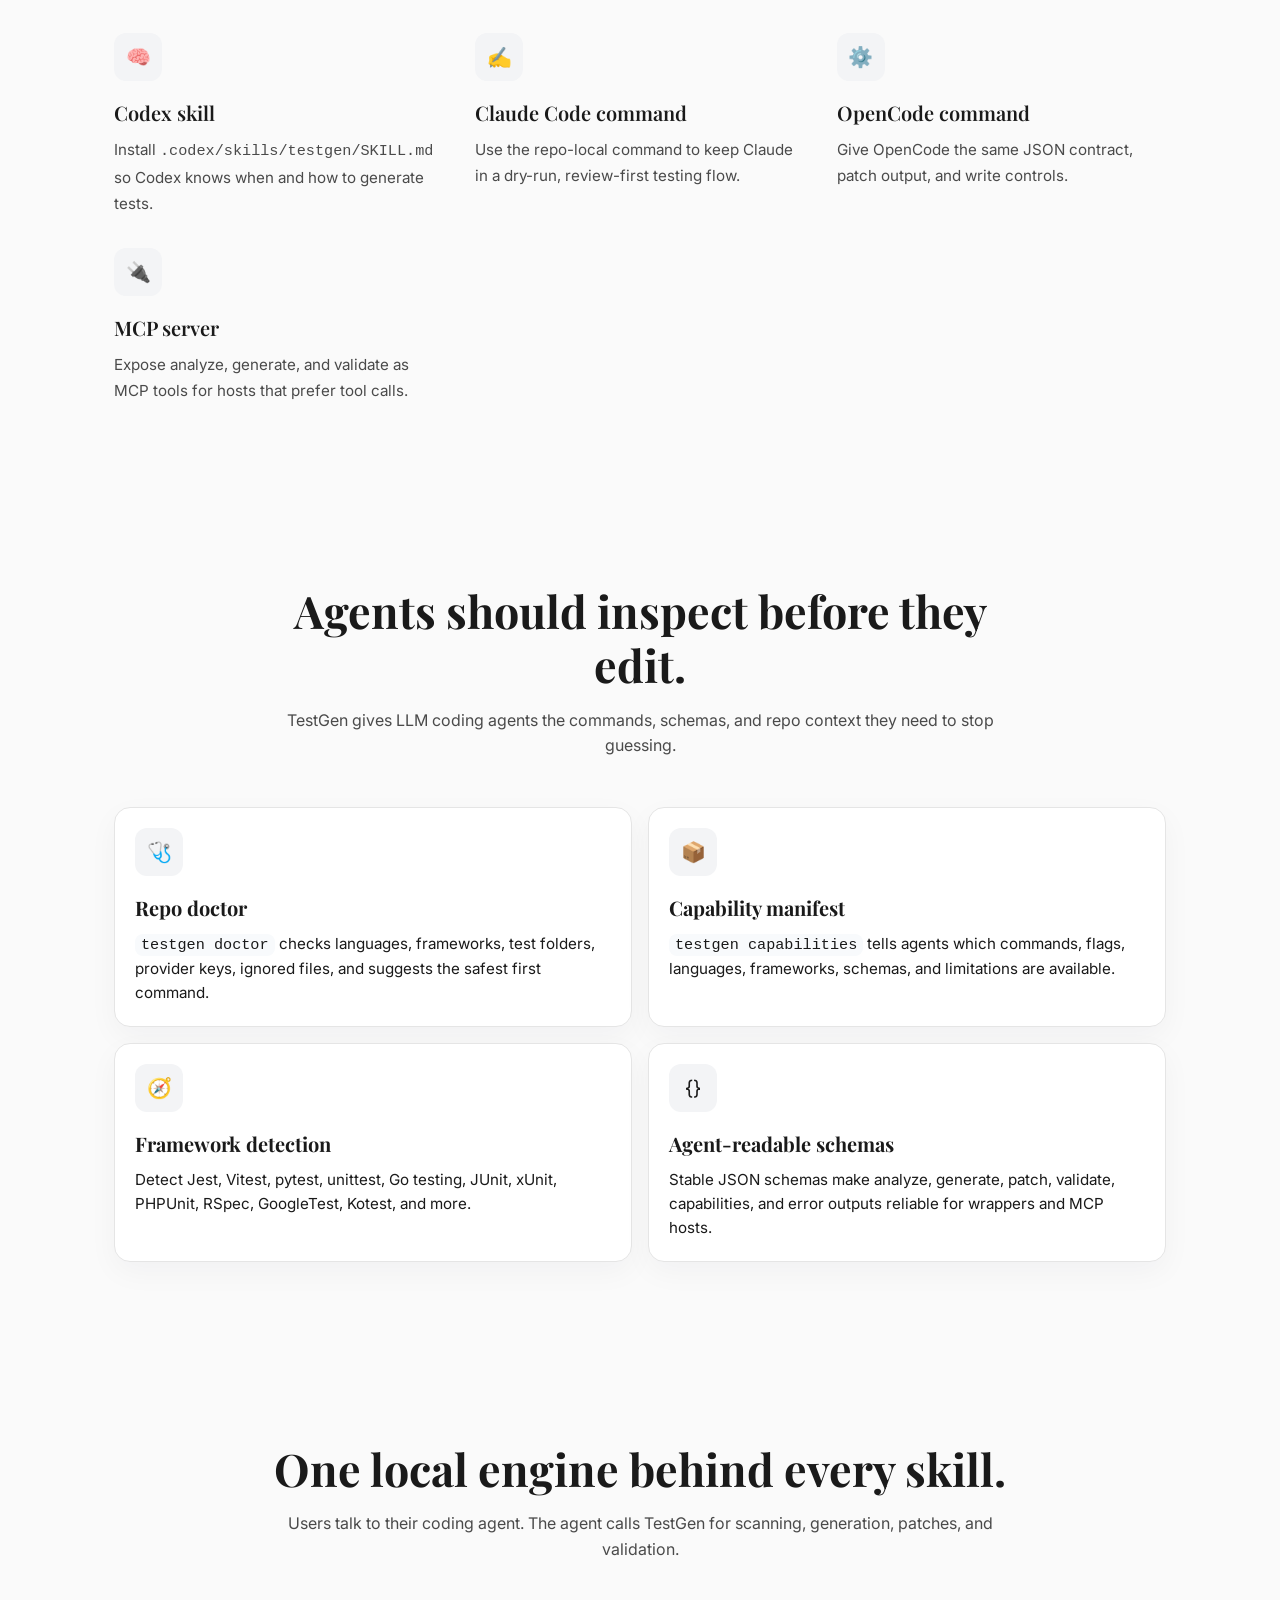
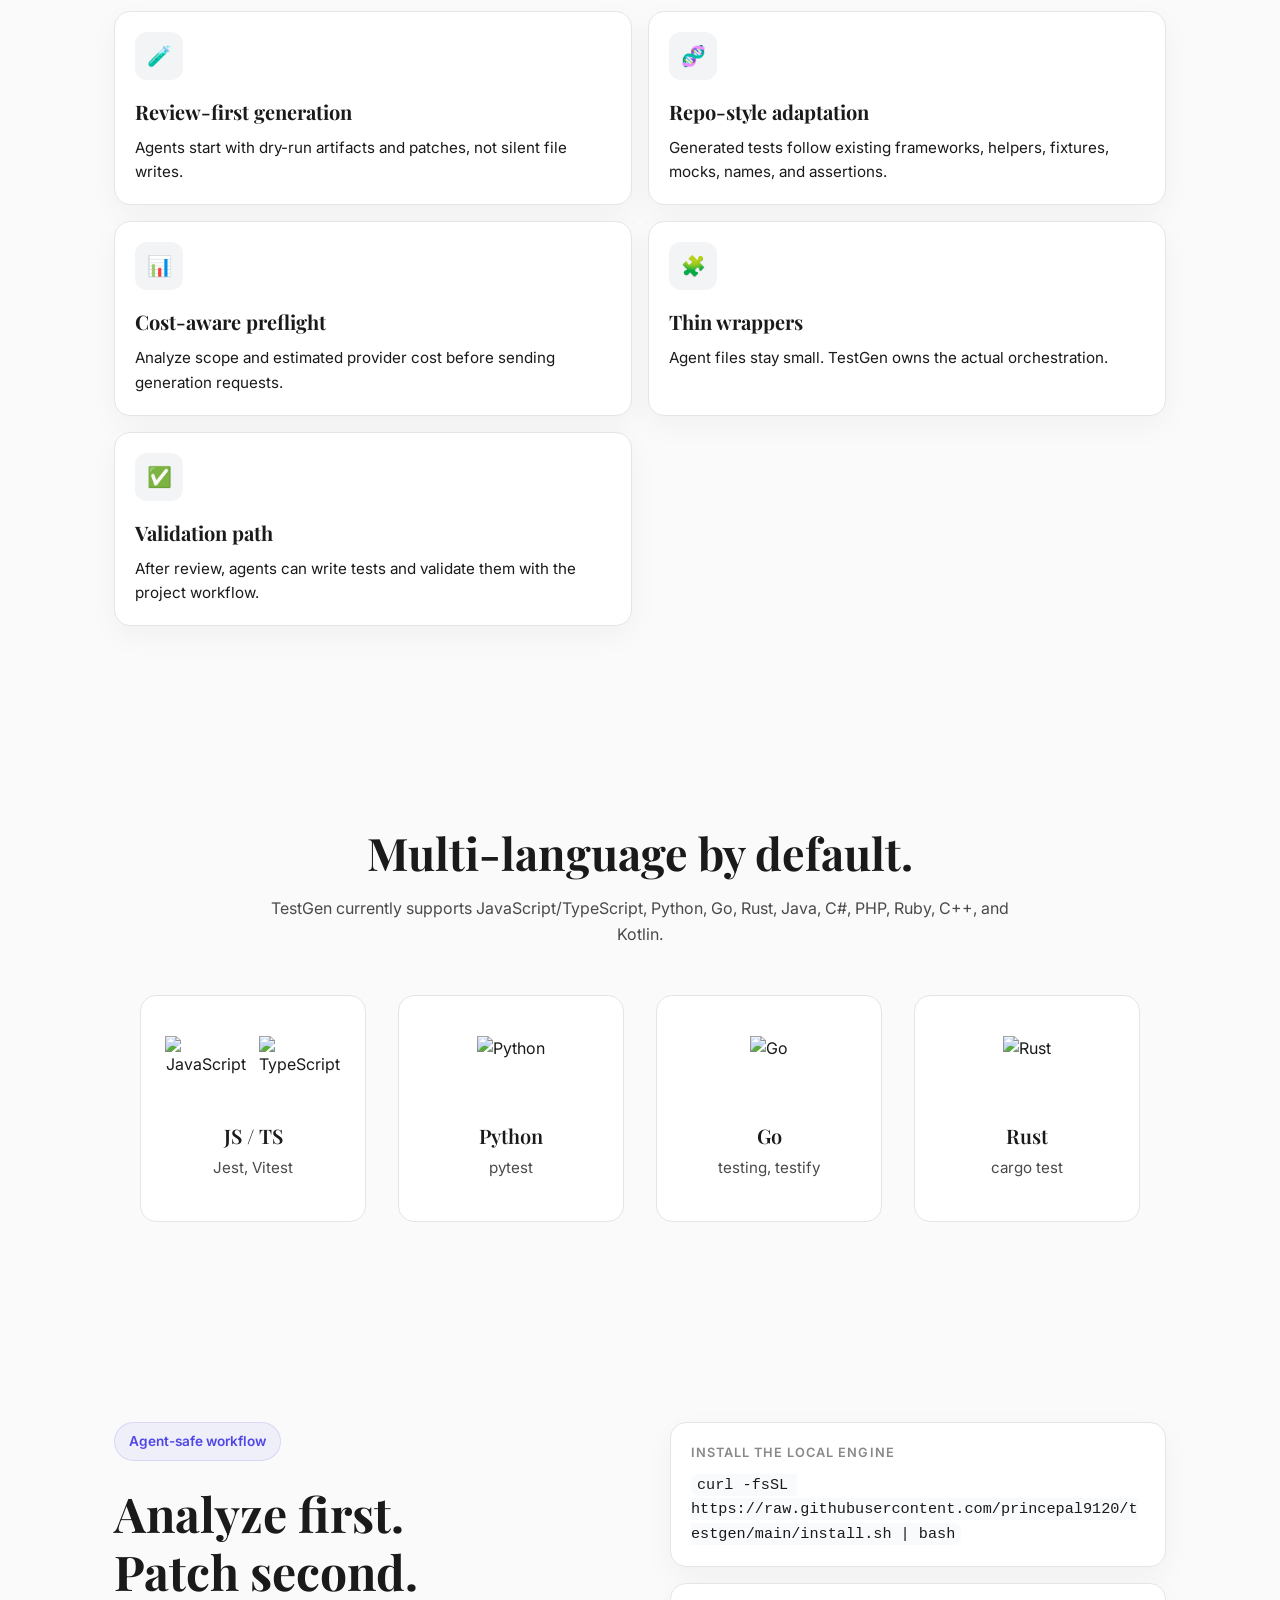
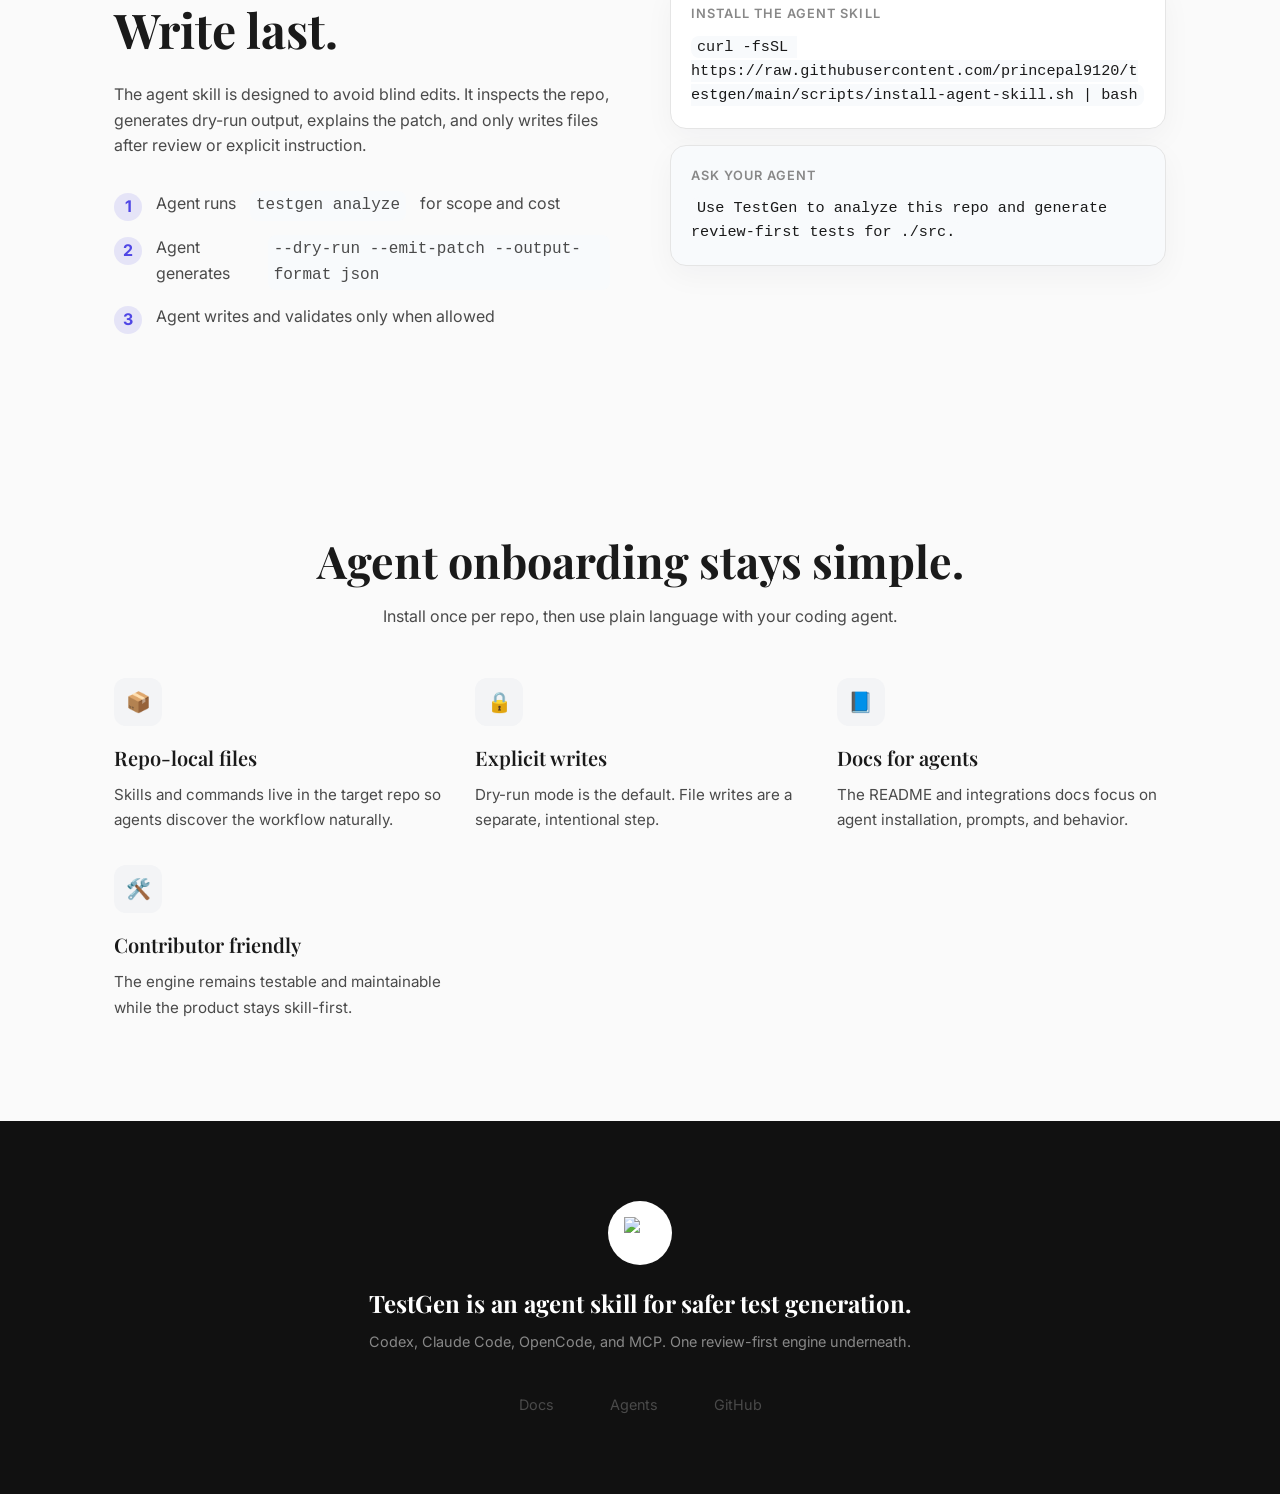
==== commit 0d5dc4d2: "Add agent-native CLI and adoption features" ====
--- a/website/index.html
+++ b/website/index.html
@@ -4,9 +4,9 @@
 <head>
     <meta charset="UTF-8">
     <meta name="viewport" content="width=device-width, initial-scale=1.0">
-    <title>TestGen - Agent-native test generation skill</title>
+    <title>TestGen - Test generation layer for coding agents</title>
     <meta name="description"
-        content="TestGen is an agent-native test generation skill for Codex, Claude Code, OpenCode, and MCP. Install it into a repo, let your agent analyze first, match existing test style, then review patches before writing tests.">
+        content="TestGen is the test-generation layer for Codex, Claude Code, Cursor, Cline, Continue, Roo Code, Gemini CLI, OpenCode, and MCP. Agents inspect repos, detect frameworks, read capabilities, create review-first patches, and validate safely.">
     <link rel="preconnect" href="https://fonts.googleapis.com">
     <link rel="preconnect" href="https://fonts.gstatic.com" crossorigin>
     <link
@@ -36,17 +36,21 @@
         <div class="container">
             <div class="eyebrow">Agent-native test generation</div>
             <h1>
-                Install a skill.
-                <span class="highlight">Let your coding agent generate tests safely.</span>
+                The test-generation layer
+                <span class="highlight">for every coding agent.</span>
             </h1>
             <p class="hero-subtitle wide">
-                TestGen is a repo-local skill for Codex, Claude Code, OpenCode, and MCP clients. Your agent analyzes the codebase,
-                adapts to existing tests, estimates scope, creates review-first patches, and validates tests only when writing is allowed.
+                TestGen helps Codex, Claude Code, Cursor, Cline, Continue, Roo Code, Gemini CLI, OpenCode, and MCP hosts generate tests safely. It detects repo frameworks, exposes machine-readable capabilities, creates review-first patches, and validates with your project tooling.
             </p>
             <div class="agent-badges">
                 <span class="agent-badge">Codex</span>
                 <span class="agent-badge">Claude Code</span>
                 <span class="agent-badge">OpenCode</span>
+                <span class="agent-badge">Cursor</span>
+                <span class="agent-badge">Cline</span>
+                <span class="agent-badge">Continue</span>
+                <span class="agent-badge">Roo Code</span>
+                <span class="agent-badge">Gemini CLI</span>
                 <span class="agent-badge">MCP</span>
                 <span class="agent-badge">JS/TS</span>
                 <span class="agent-badge">Python</span>
@@ -69,8 +73,12 @@
                     <div class="command-line">Ask Codex: Use TestGen to analyze ./src and generate review-first unit tests.</div>
                     <div class="result-grid">
                         <div class="result-card">
-                            <div class="result-label">analyze</div>
-                            <div class="result-value">scope, language mix, cost estimate</div>
+                            <div class="result-label">doctor</div>
+                            <div class="result-value">repo readiness, frameworks, provider keys</div>
+                        </div>
+                        <div class="result-card">
+                            <div class="result-label">capabilities</div>
+                            <div class="result-value">commands, schemas, language support</div>
                         </div>
                         <div class="result-card">
                             <div class="result-label">style match</div>
@@ -116,6 +124,37 @@
                     <div class="feature-icon">🔌</div>
                     <h3>MCP server</h3>
                     <p>Expose analyze, generate, and validate as MCP tools for hosts that prefer tool calls.</p>
+                </div>
+            </div>
+        </div>
+    </section>
+
+    <section class="features integrations-section">
+        <div class="container">
+            <div class="section-heading">
+                <h2>Agents should inspect before they edit.</h2>
+                <p>TestGen gives LLM coding agents the commands, schemas, and repo context they need to stop guessing.</p>
+            </div>
+            <div class="integrations-grid">
+                <div class="integration-card">
+                    <div class="feature-icon">🩺</div>
+                    <h3>Repo doctor</h3>
+                    <p><code>testgen doctor</code> checks languages, frameworks, test folders, provider keys, ignored files, and suggests the safest first command.</p>
+                </div>
+                <div class="integration-card">
+                    <div class="feature-icon">📦</div>
+                    <h3>Capability manifest</h3>
+                    <p><code>testgen capabilities</code> tells agents which commands, flags, languages, frameworks, schemas, and limitations are available.</p>
+                </div>
+                <div class="integration-card">
+                    <div class="feature-icon">🧭</div>
+                    <h3>Framework detection</h3>
+                    <p>Detect Jest, Vitest, pytest, unittest, Go testing, JUnit, xUnit, PHPUnit, RSpec, GoogleTest, Kotest, and more.</p>
+                </div>
+                <div class="integration-card">
+                    <div class="feature-icon">{} </div>
+                    <h3>Agent-readable schemas</h3>
+                    <p>Stable JSON schemas make analyze, generate, patch, validate, capabilities, and error outputs reliable for wrappers and MCP hosts.</p>
                 </div>
             </div>
         </div>
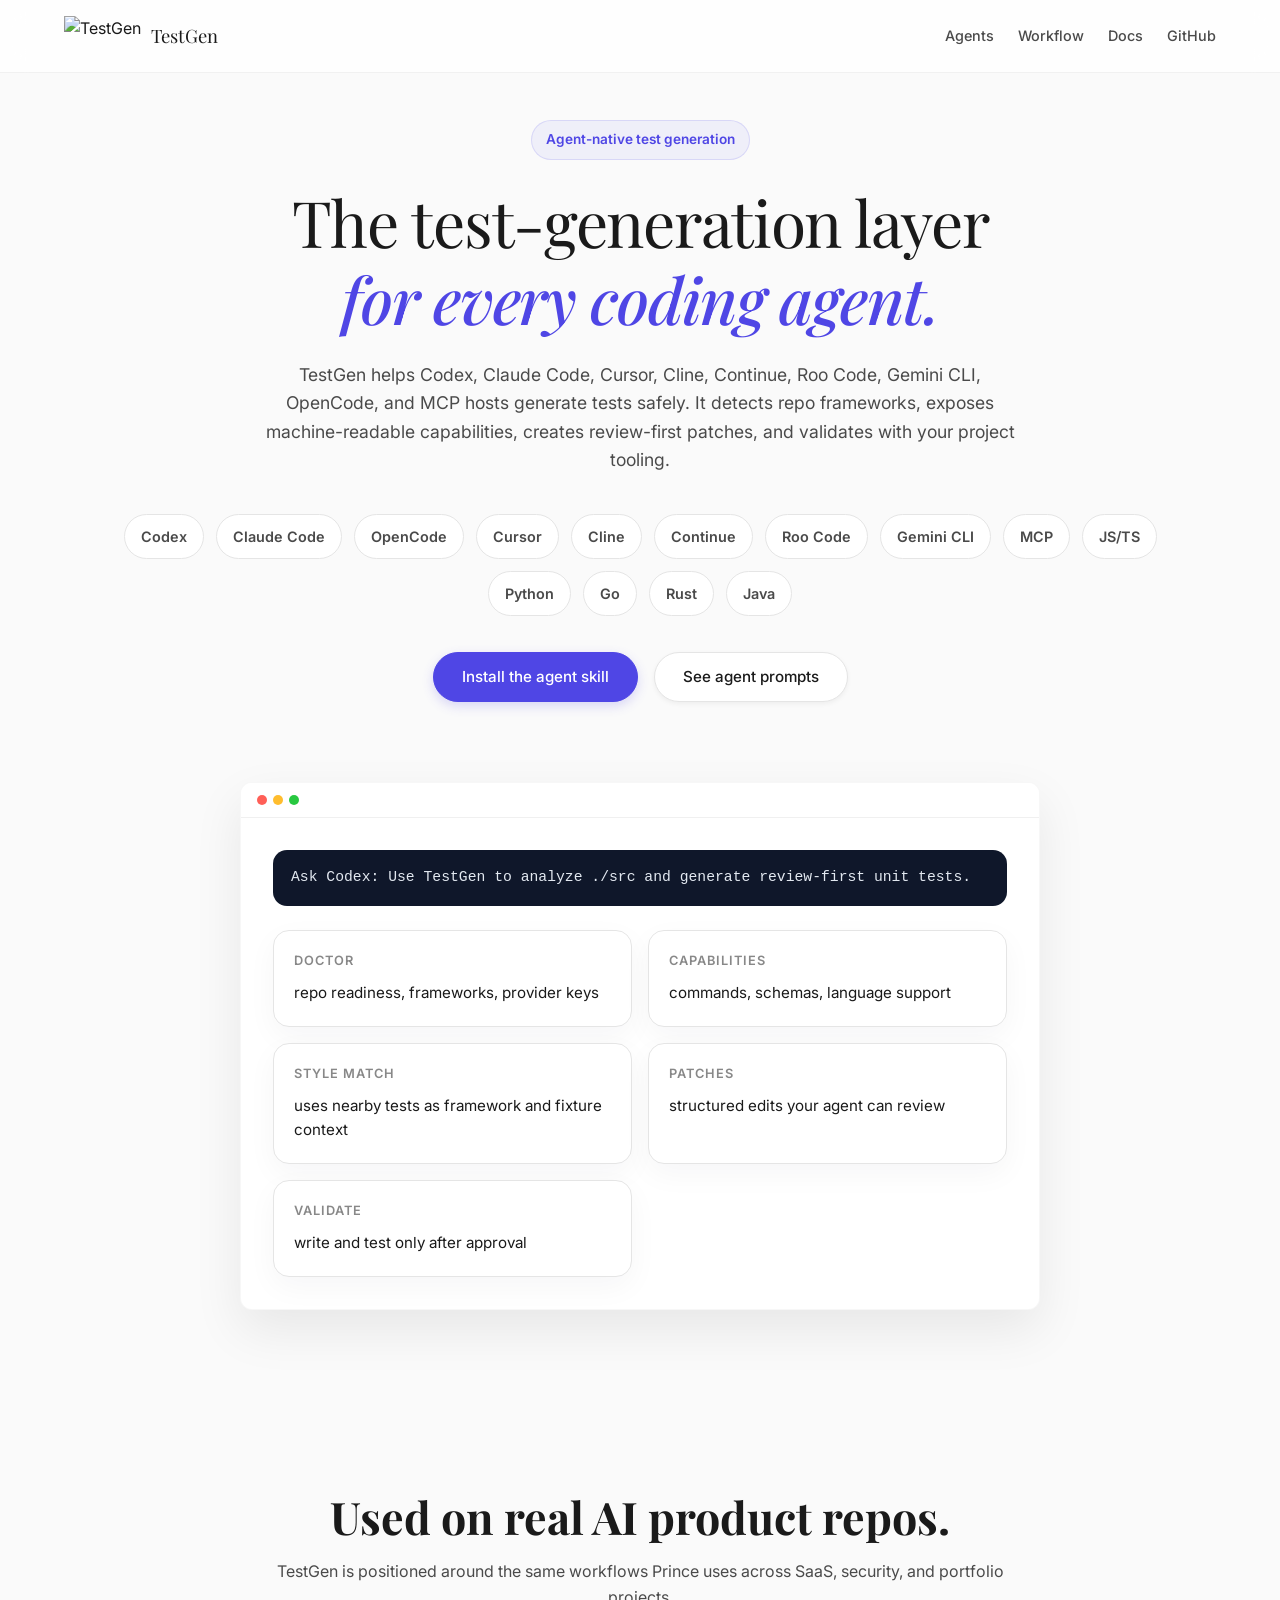
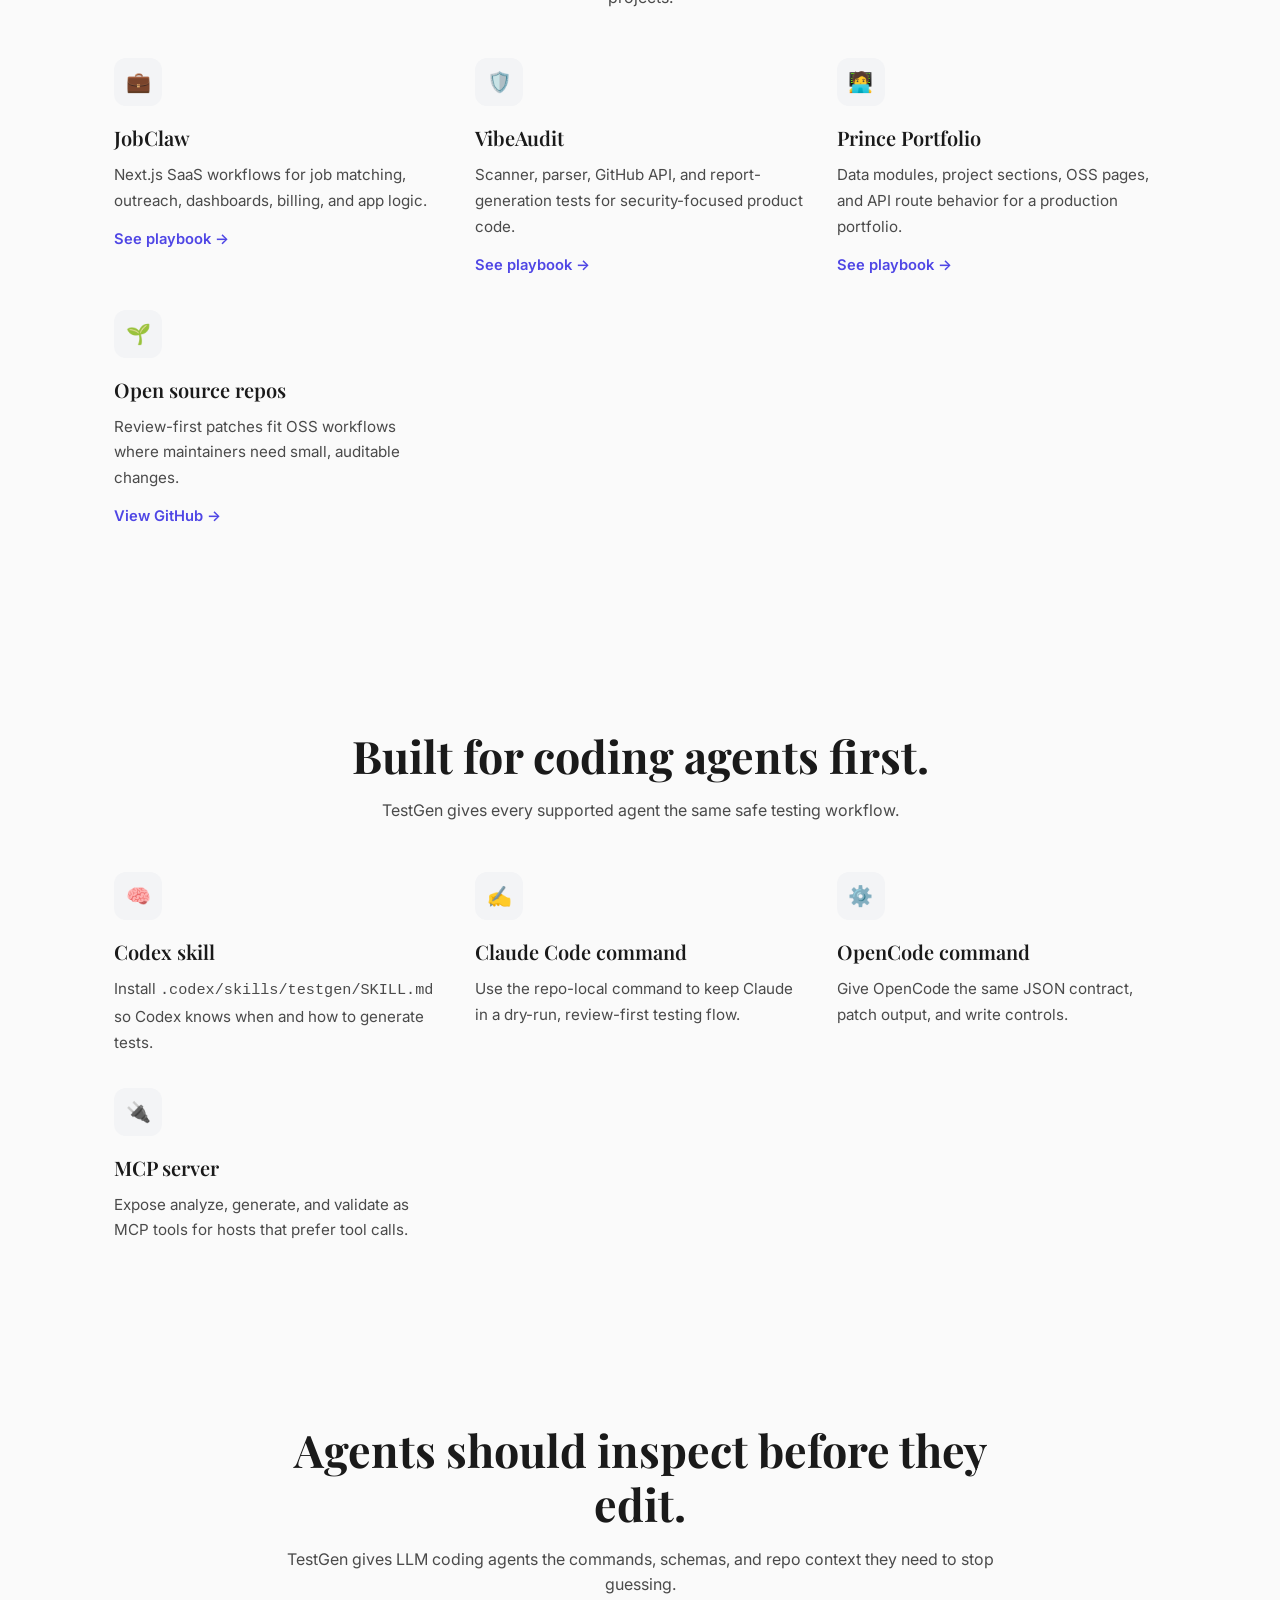
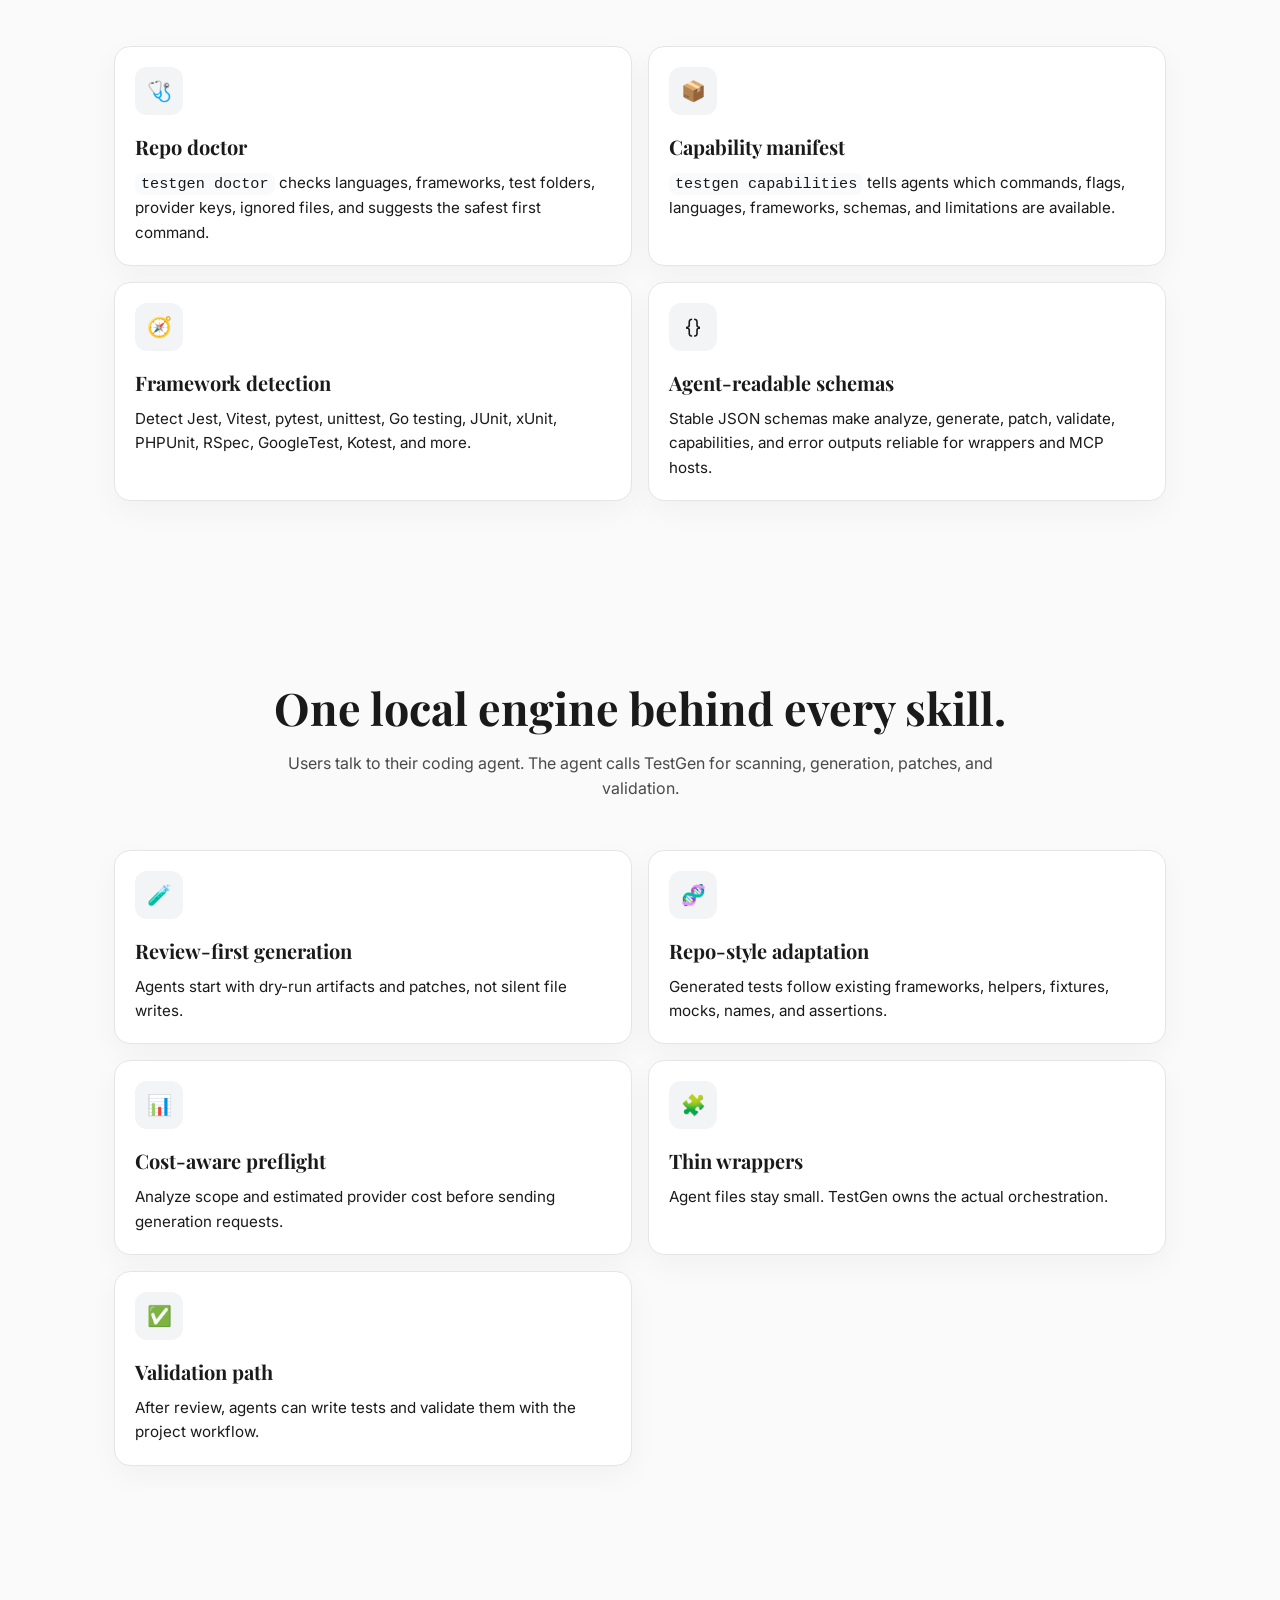
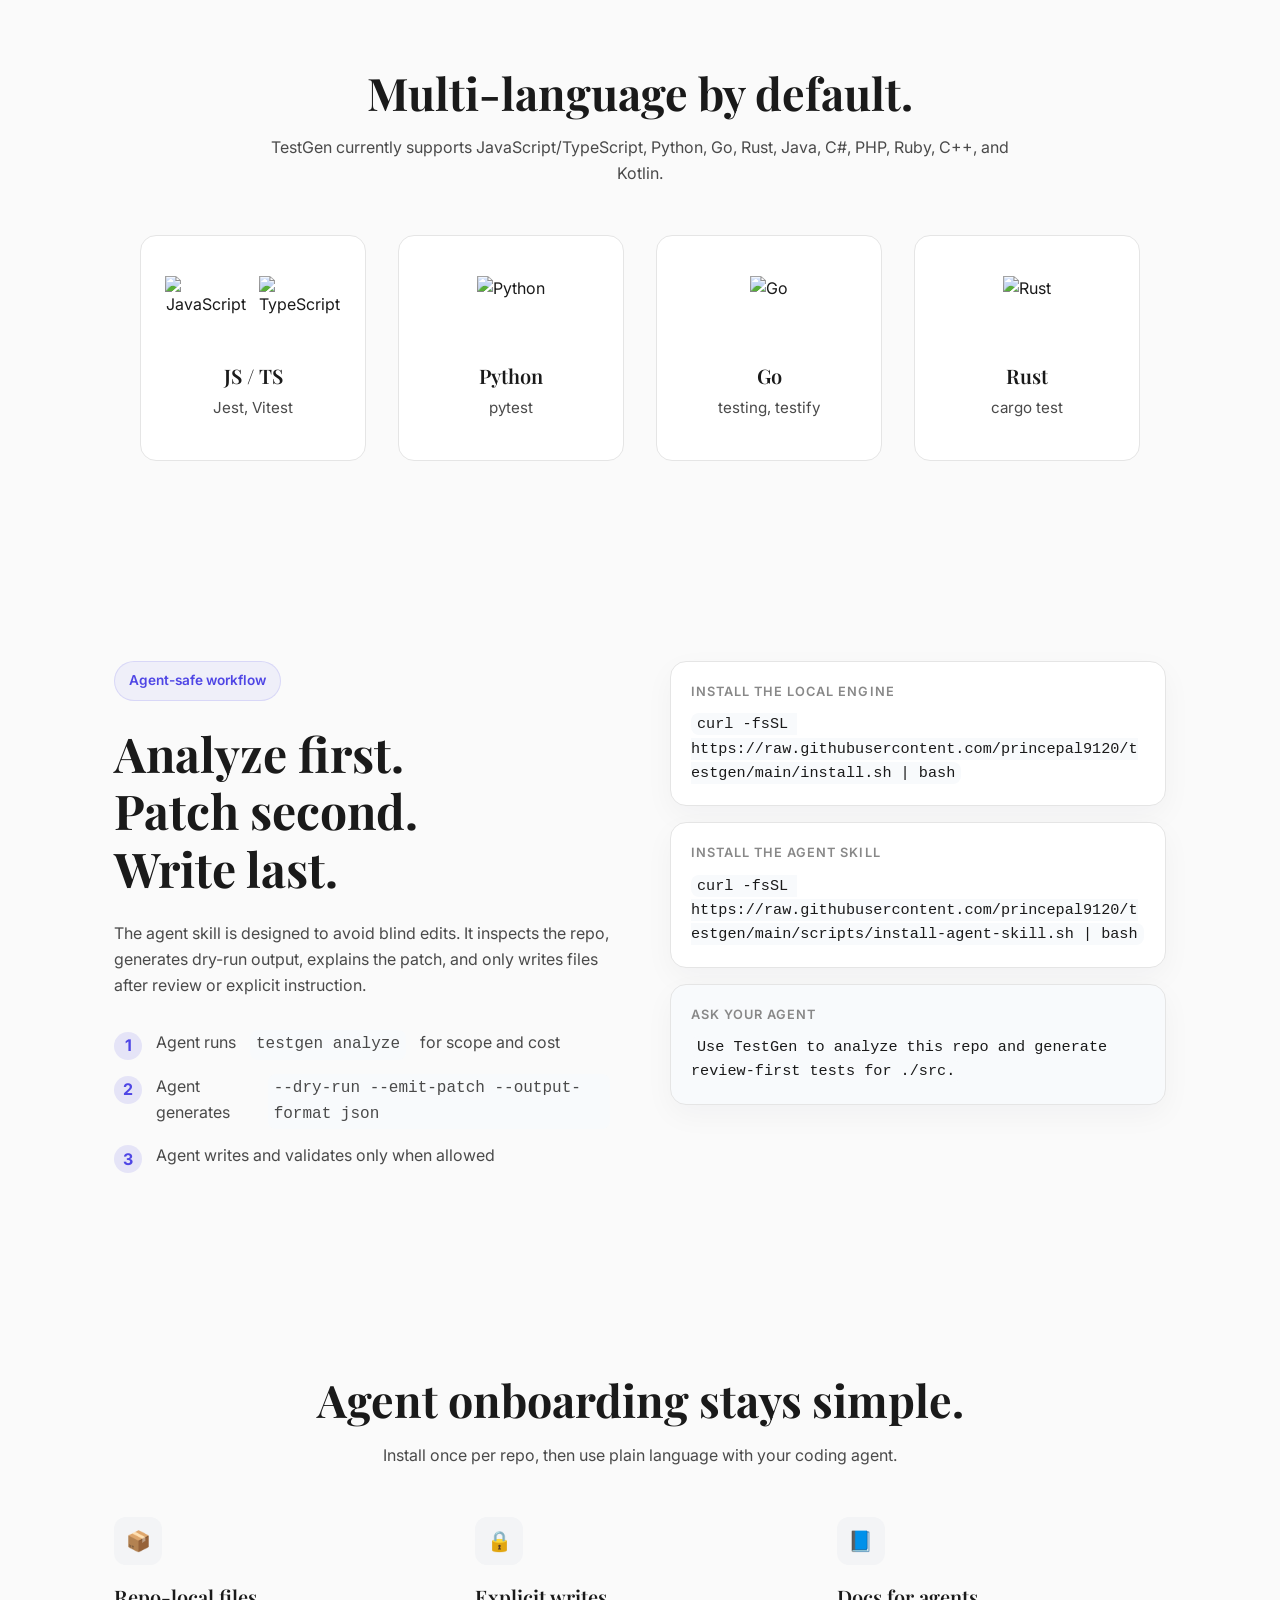
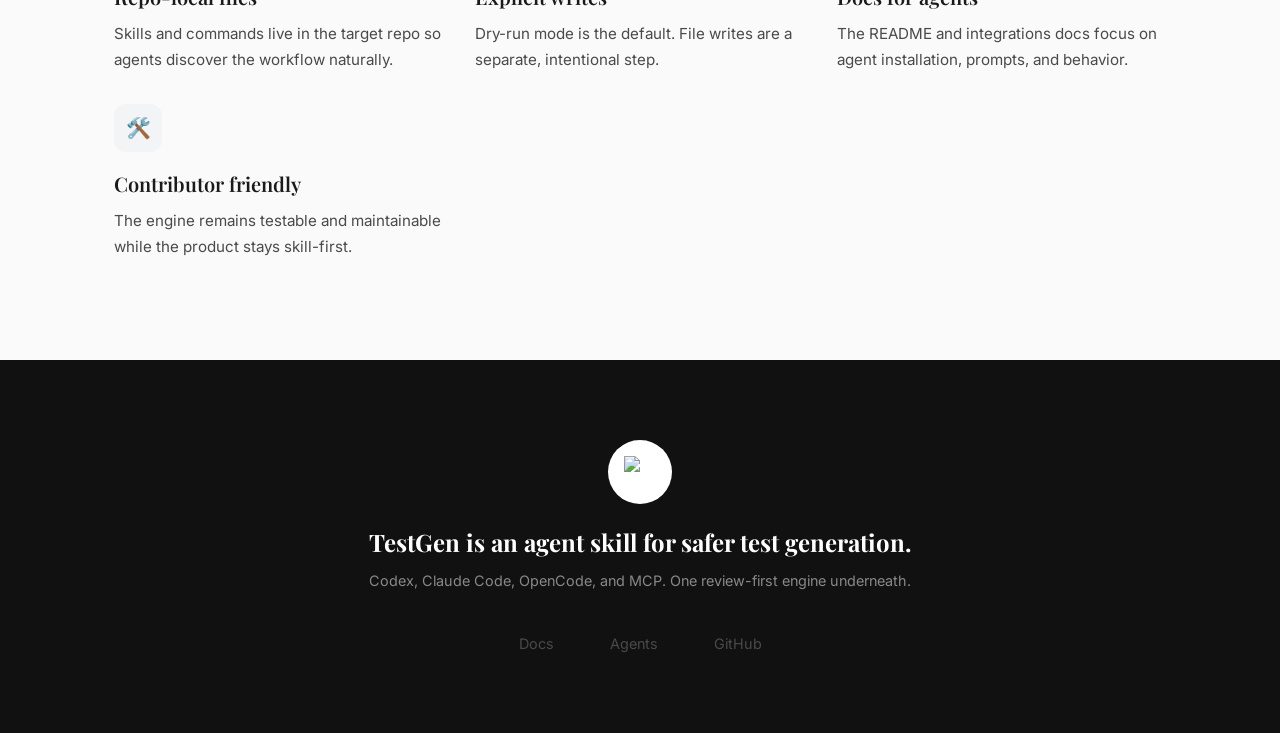
==== commit bff0cf5b: "Add real project playbooks to TestGen site" ====
--- a/website/index.html
+++ b/website/index.html
@@ -98,6 +98,43 @@
         </div>
     </header>
 
+
+
+    <section class="features proof-section">
+        <div class="container">
+            <div class="section-heading">
+                <h2>Used on real AI product repos.</h2>
+                <p>TestGen is positioned around the same workflows Prince uses across SaaS, security, and portfolio projects.</p>
+            </div>
+            <div class="features-grid compact-grid">
+                <div class="feature-item">
+                    <div class="feature-icon">💼</div>
+                    <h3>JobClaw</h3>
+                    <p>Next.js SaaS workflows for job matching, outreach, dashboards, billing, and app logic.</p>
+                    <a href="docs.html#real-project-playbooks" class="inline-link">See playbook →</a>
+                </div>
+                <div class="feature-item">
+                    <div class="feature-icon">🛡️</div>
+                    <h3>VibeAudit</h3>
+                    <p>Scanner, parser, GitHub API, and report-generation tests for security-focused product code.</p>
+                    <a href="docs.html#real-project-playbooks" class="inline-link">See playbook →</a>
+                </div>
+                <div class="feature-item">
+                    <div class="feature-icon">🧑‍💻</div>
+                    <h3>Prince Portfolio</h3>
+                    <p>Data modules, project sections, OSS pages, and API route behavior for a production portfolio.</p>
+                    <a href="docs.html#real-project-playbooks" class="inline-link">See playbook →</a>
+                </div>
+                <div class="feature-item">
+                    <div class="feature-icon">🌱</div>
+                    <h3>Open source repos</h3>
+                    <p>Review-first patches fit OSS workflows where maintainers need small, auditable changes.</p>
+                    <a href="https://github.com/princepal9120/testgen" target="_blank" rel="noreferrer" class="inline-link">View GitHub →</a>
+                </div>
+            </div>
+        </div>
+    </section>
+
     <section id="agents" class="features">
         <div class="container">
             <div class="section-heading">
--- a/website/styles.css
+++ b/website/styles.css
@@ -1039,3 +1039,15 @@
         justify-content: center;
     }
 }
+
+.inline-link {
+    display: inline-flex;
+    margin-top: 14px;
+    color: var(--accent-primary);
+    font-weight: 600;
+    font-size: 0.92rem;
+}
+
+.inline-link:hover {
+    color: var(--accent-secondary);
+}
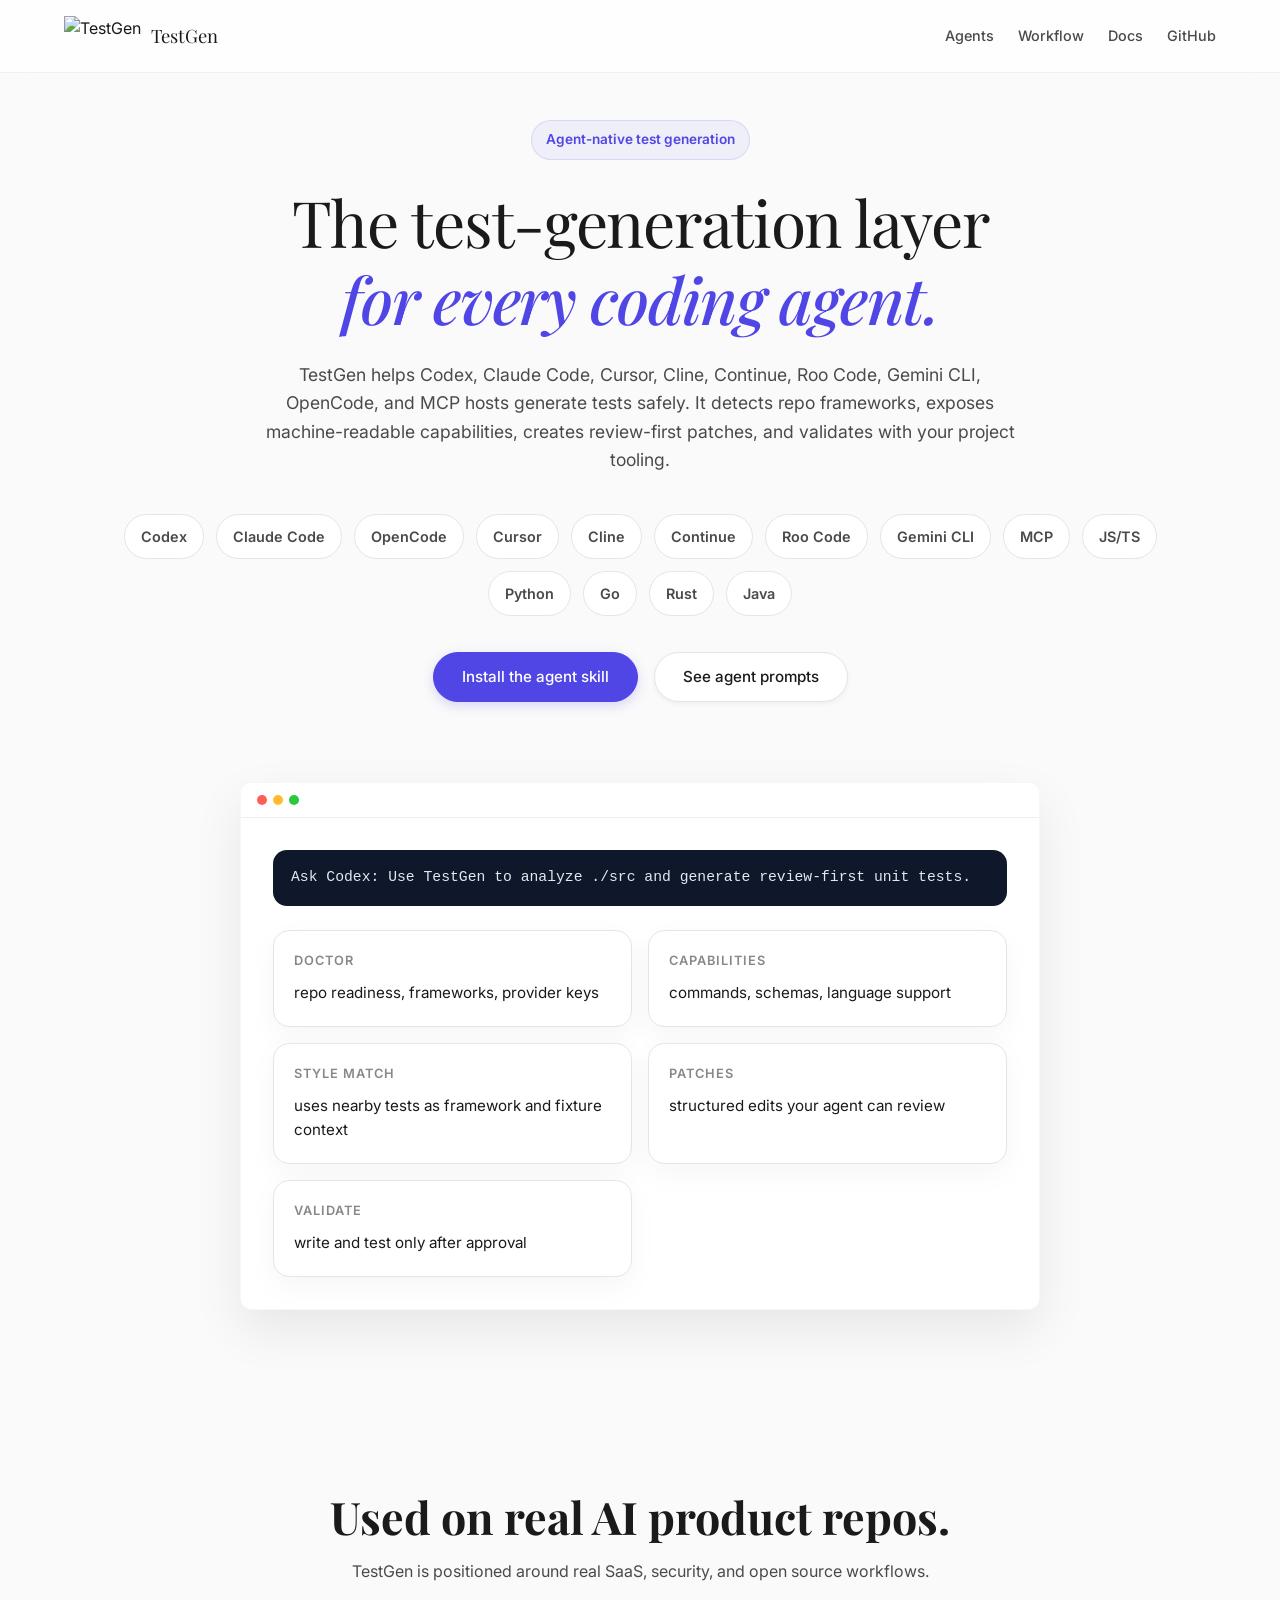
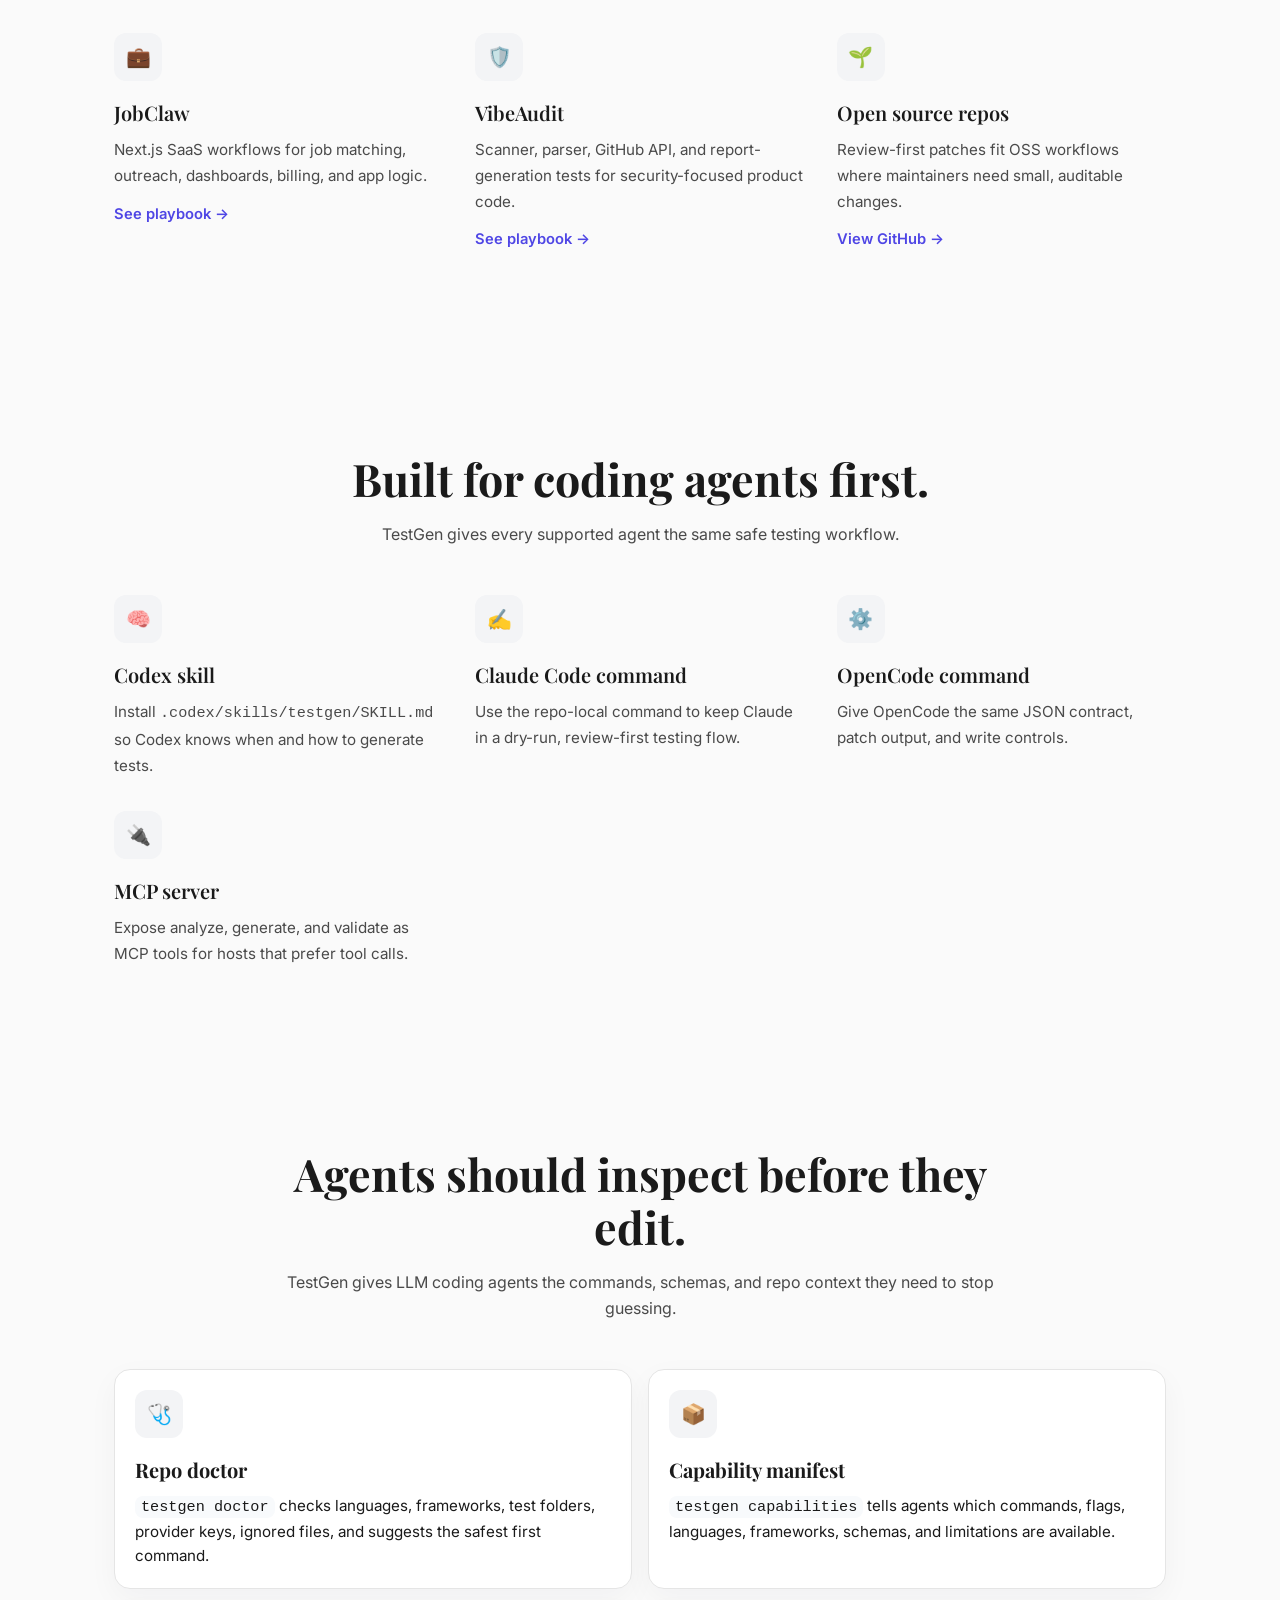
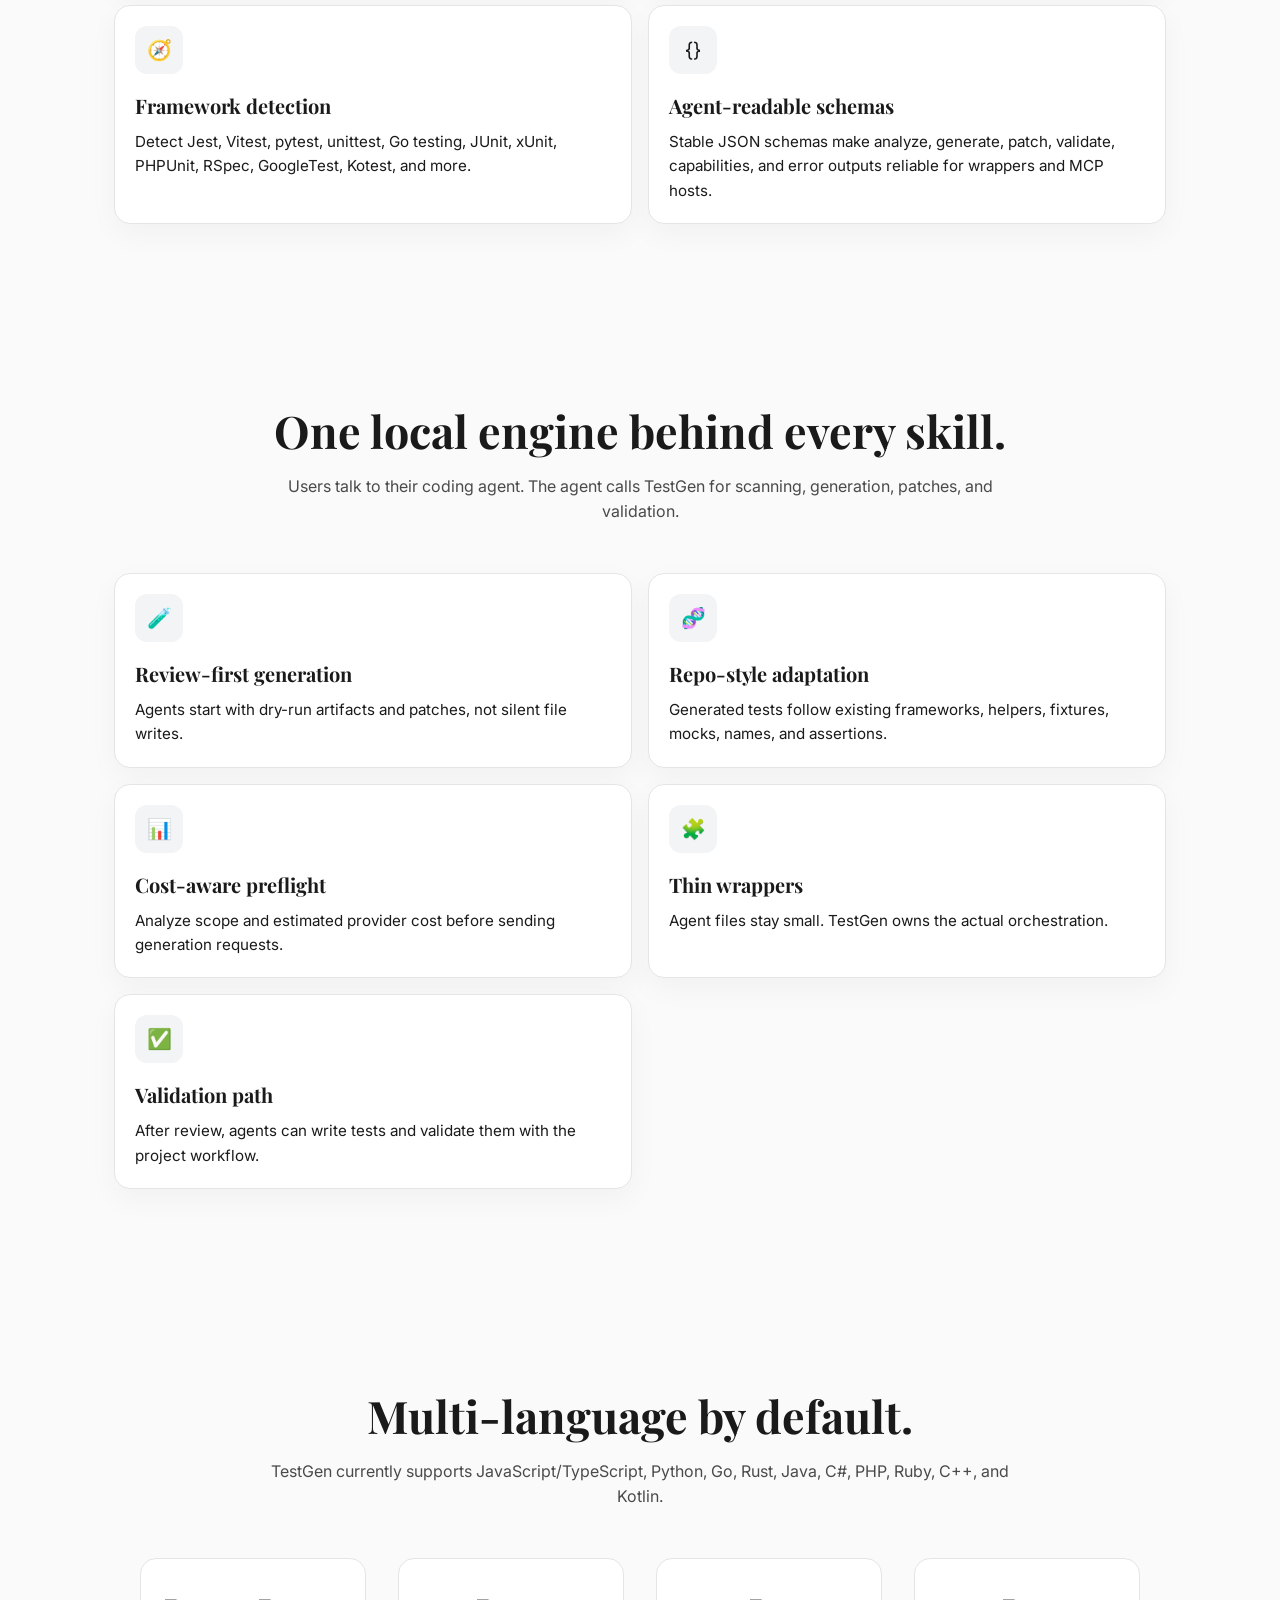
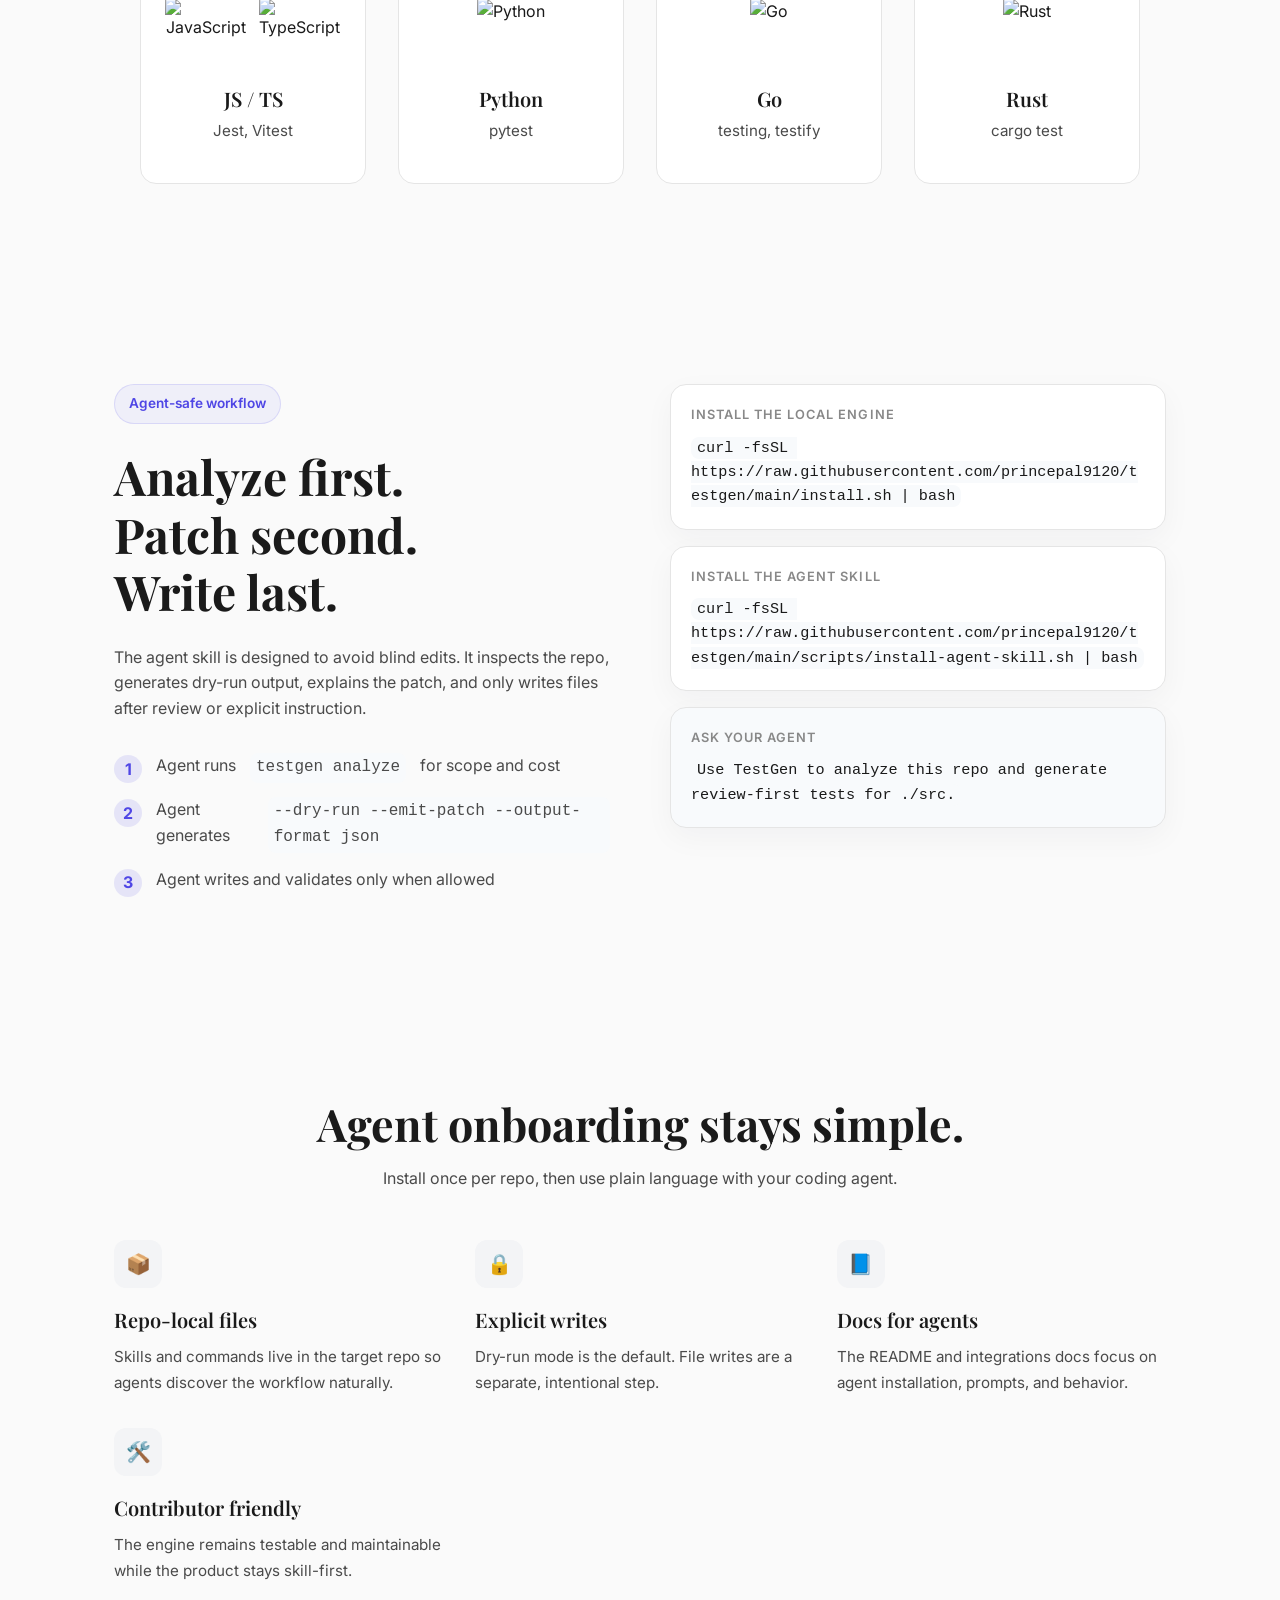
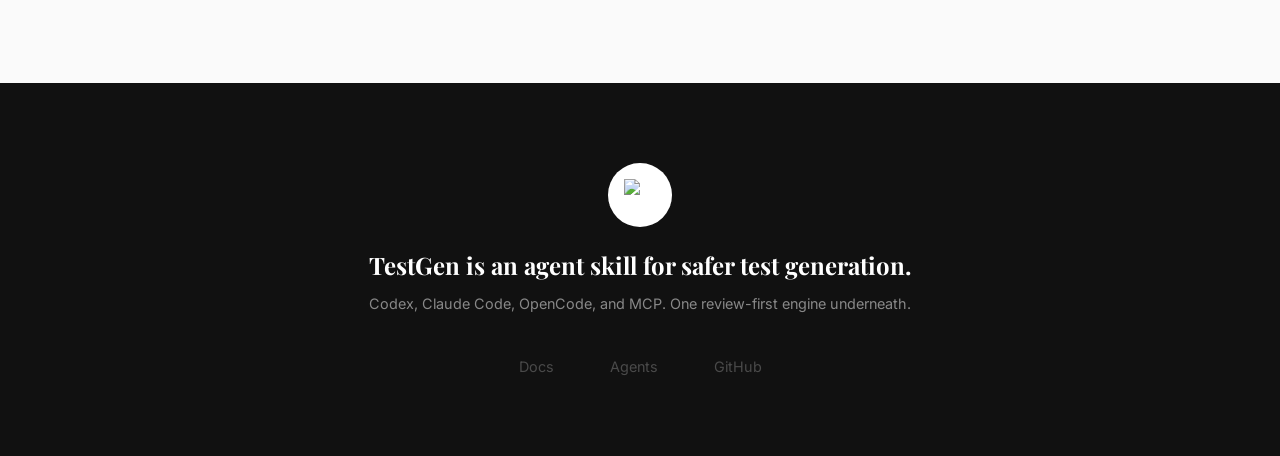
==== commit 26ec54e4: "Remove portfolio from TestGen project examples" ====
--- a/website/index.html
+++ b/website/index.html
@@ -104,7 +104,7 @@
         <div class="container">
             <div class="section-heading">
                 <h2>Used on real AI product repos.</h2>
-                <p>TestGen is positioned around the same workflows Prince uses across SaaS, security, and portfolio projects.</p>
+                <p>TestGen is positioned around real SaaS, security, and open source workflows.</p>
             </div>
             <div class="features-grid compact-grid">
                 <div class="feature-item">
@@ -117,12 +117,6 @@
                     <div class="feature-icon">🛡️</div>
                     <h3>VibeAudit</h3>
                     <p>Scanner, parser, GitHub API, and report-generation tests for security-focused product code.</p>
-                    <a href="docs.html#real-project-playbooks" class="inline-link">See playbook →</a>
-                </div>
-                <div class="feature-item">
-                    <div class="feature-icon">🧑‍💻</div>
-                    <h3>Prince Portfolio</h3>
-                    <p>Data modules, project sections, OSS pages, and API route behavior for a production portfolio.</p>
                     <a href="docs.html#real-project-playbooks" class="inline-link">See playbook →</a>
                 </div>
                 <div class="feature-item">
